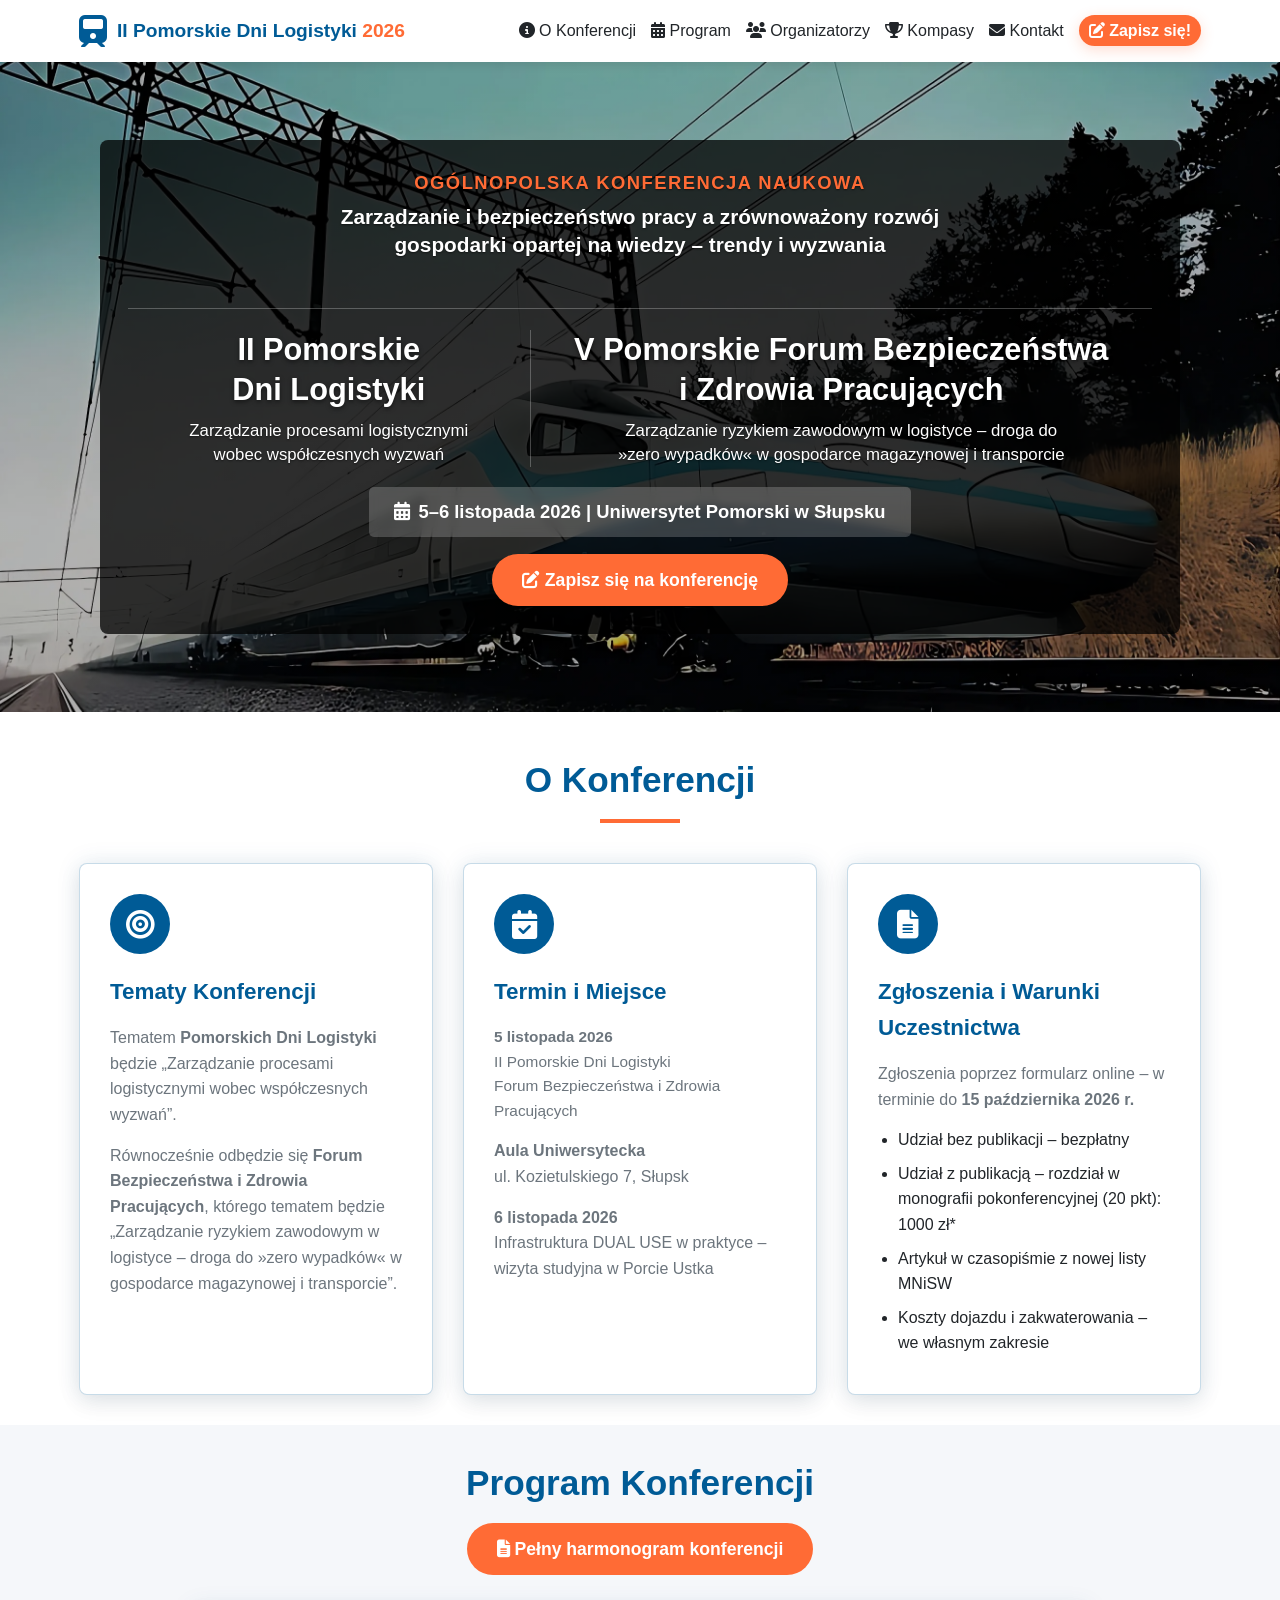
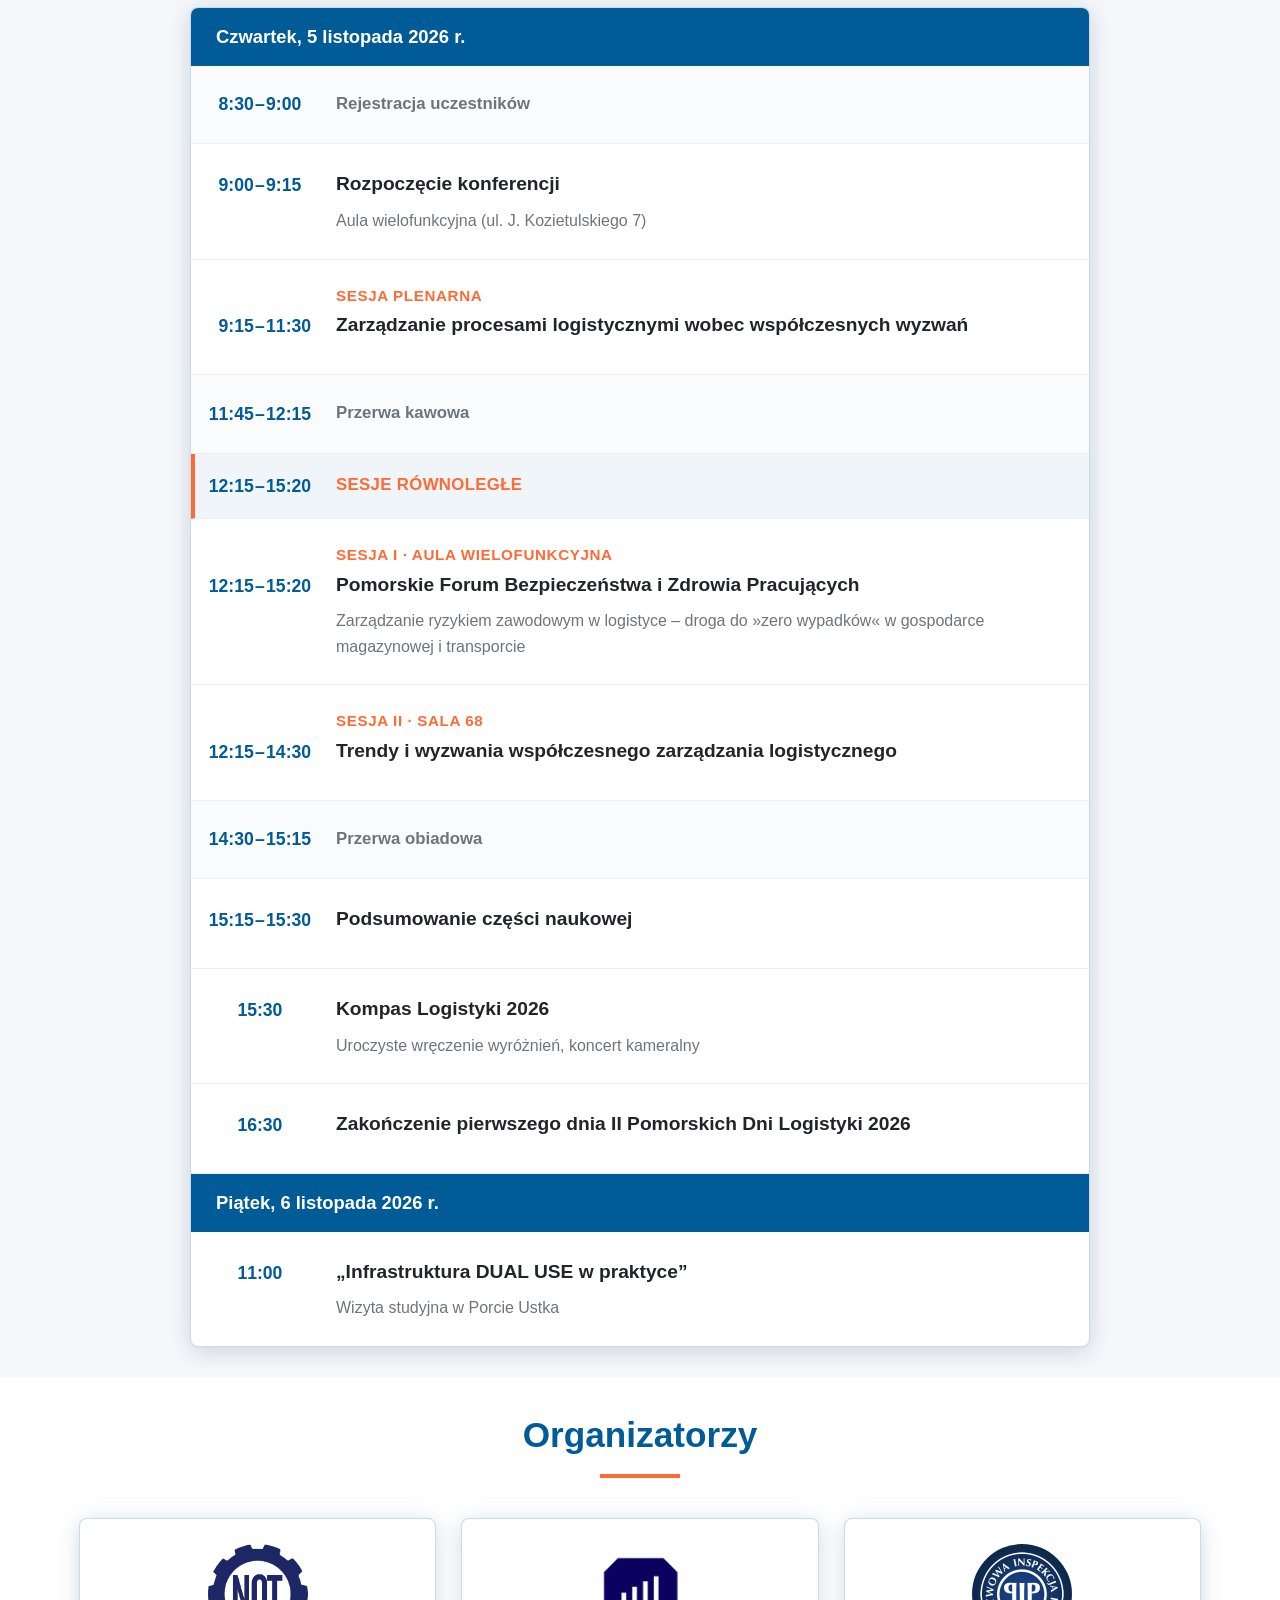
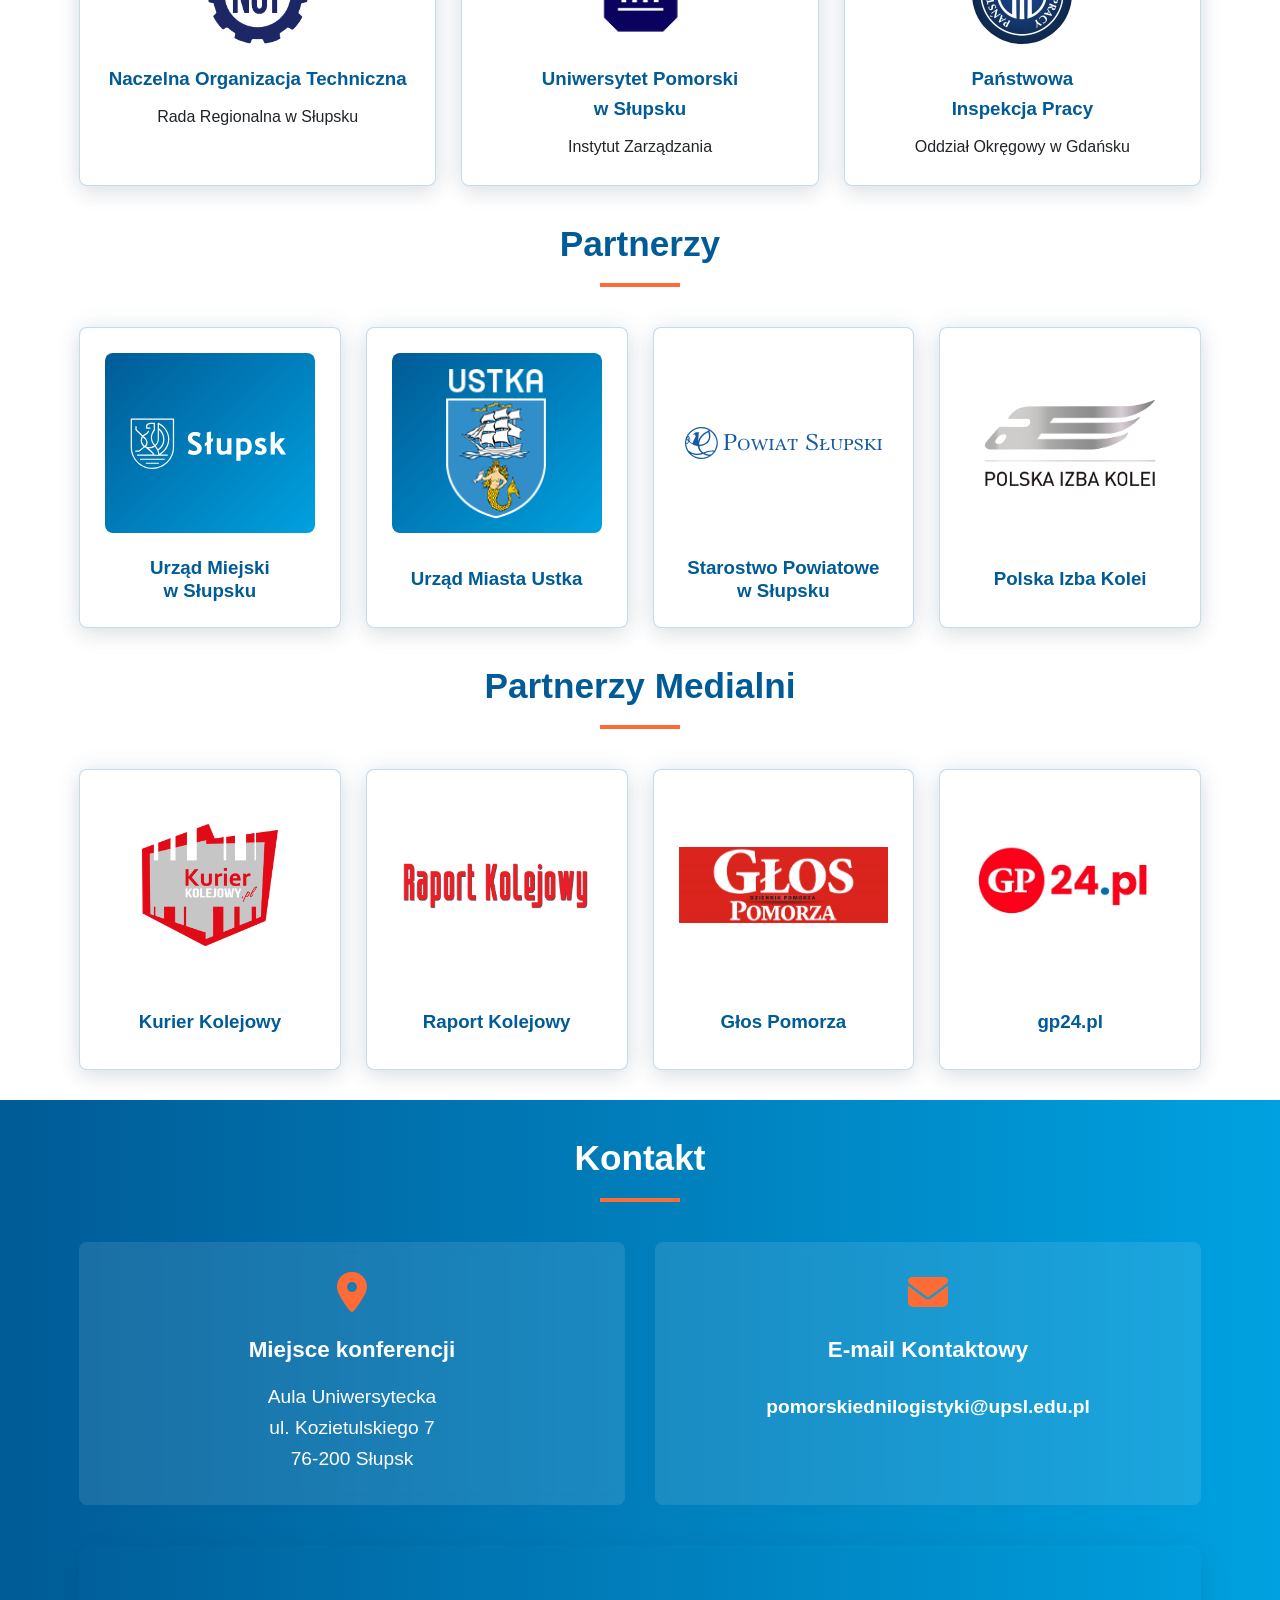
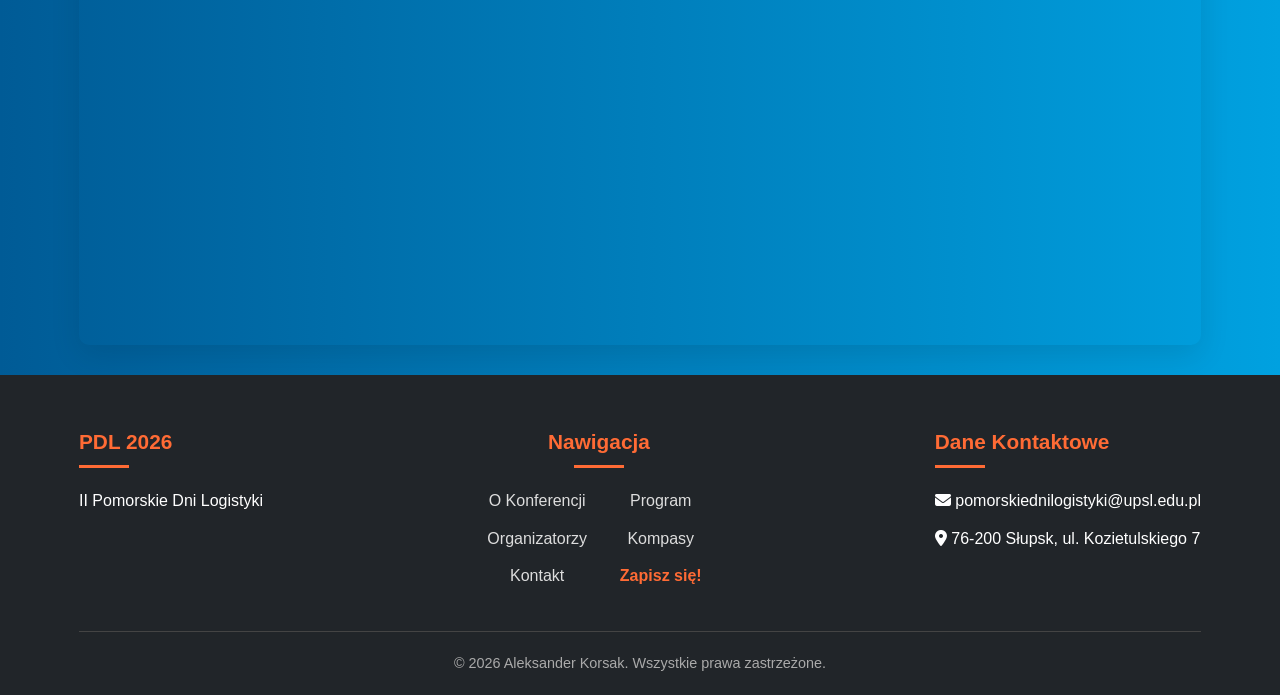
==== index.html @ 67dfb259 "Ikona przy przycisku 'Zapisz się na konferencję'" ====
<!DOCTYPE html>
<html lang="pl">
<head>
    <meta charset="UTF-8">
    <meta name="viewport" content="width=device-width, initial-scale=1.0">
    <title>II Pomorskie Dni Logistyki</title>
    <meta name="description" content="II Pomorskie Dni Logistyki 2026: konferencja o logistyce, transporcie i spedycji, 5–6 listopada 2026, Słupsk. Program, zgłoszenia, Kompas Logistyki.">
    <link rel="canonical" href="https://www.konferencjatsl.pl/">
    <meta property="og:type" content="website">
    <meta property="og:locale" content="pl_PL">
    <meta property="og:site_name" content="II Pomorskie Dni Logistyki">
    <meta property="og:title" content="II Pomorskie Dni Logistyki 2026 – konferencja naukowa, Słupsk">
    <meta property="og:description" content="II Pomorskie Dni Logistyki 2026: konferencja o logistyce, transporcie i spedycji, 5–6 listopada 2026, Słupsk. Program, zgłoszenia, Kompas Logistyki.">
    <meta property="og:url" content="https://www.konferencjatsl.pl/">
    <meta property="og:image" content="https://www.konferencjatsl.pl/assets/img/hero/hero-image.jpg">
    <meta property="og:image:width" content="1324">
    <meta property="og:image:height" content="912">
    <meta name="twitter:card" content="summary_large_image">
    <link rel="preconnect" href="https://cdnjs.cloudflare.com" crossorigin>
    <link rel="stylesheet" href="https://cdnjs.cloudflare.com/ajax/libs/font-awesome/6.4.0/css/all.min.css" integrity="sha512-iecdLmaskl7CVkqkXNQ/ZH/XLlvWZOJyj7Yy7tcenmpD1ypASozpmT/E0iPtmFIB46ZmdtAc9eNBvH0H/ZpiBw==" crossorigin="anonymous" referrerpolicy="no-referrer">
    <link rel="stylesheet" href="assets/css/index.css?v=26">
    <link rel="icon" href="data:image/svg+xml,<svg xmlns=%22http://www.w3.org/2000/svg%22 viewBox=%220 0 100 100%22><text y=%22.9em%22 font-size=%2290%22>🚂</text></svg>">
</head>
<body>
    <!-- Header -->
    <header>
        <div class="header-container">
            <div class="logo">
                <i class="fas fa-train fa-2x" style="color: var(--primary);" aria-hidden="true"></i>
                <div class="logo-text">II Pomorskie Dni Logistyki <span>2026</span></div>
            </div>

            <button type="button" class="mobile-menu-btn" aria-label="Otwórz menu" aria-expanded="false" aria-controls="navMenu">
                <i class="fas fa-bars" aria-hidden="true"></i>
            </button>

            <nav>
                <ul id="navMenu">
                    <li><a href="#about"><i class="fas fa-info-circle" aria-hidden="true"></i> O Konferencji</a></li>
                    <li><a href="#program"><i class="fas fa-calendar-alt" aria-hidden="true"></i> Program</a></li>
                    <li><a href="#organizers"><i class="fas fa-users" aria-hidden="true"></i> Organizatorzy</a></li>
                    <li><a href="/kompasy/"><i class="fas fa-trophy" aria-hidden="true"></i> Kompasy</a></li>
                    <li><a href="#contact"><i class="fas fa-envelope" aria-hidden="true"></i> Kontakt</a></li>
                    <li><a href="https://forms.gle/BDYKaacbjnpbUKzE9" target="_blank" rel="noopener noreferrer" class="nav-cta"><i class="fas fa-pen-to-square" aria-hidden="true"></i> Zapisz się!</a></li>
                </ul>
            </nav>
        </div>
    </header>

<!-- Hero Section -->
<section class="hero"
    style="
        background: linear-gradient(rgba(0, 0, 0, 0.3), rgba(0, 0, 0, 0.3)),
                   url('assets/img/hero/hero-image-upscale.webp') center/cover no-repeat;
        height: 650px;
        display: flex;
        align-items: center;
        justify-content: center;
        padding: 0;
        width: 100%;
        margin-bottom: 10px;
    ">
    <div class="hero-content"
        style="
            position: relative;
            z-index: 1;
            padding: 28px;
            max-width: 1080px;
            width: 92%;
            border-radius: 8px;
            text-align: center;
            background: rgba(0,0,0,0.75);
        ">
        <div class="hero-main-title">
            <p class="hero-kicker">Ogólnopolska Konferencja Naukowa</p>
            <p class="hero-theme">Zarządzanie i bezpieczeństwo pracy a zrównoważony rozwój gospodarki opartej na wiedzy – trendy i wyzwania</p>
        </div>
        <div class="hero-conferences">
            <div class="hero-conference">
                <h1 style="margin-bottom: 0.6rem; line-height: 1.3; color: white;">
                    II Pomorskie<br>Dni Logistyki
                </h1>
                <p style="margin-bottom: 0; color: white; line-height: 1.4;">
                    Zarządzanie procesami logistycznymi<br>wobec współczesnych wyzwań
                </p>
            </div>
            <div class="hero-conference">
                <h1 style="margin-bottom: 0.6rem; line-height: 1.3; color: white;">
                    V Pomorskie Forum Bezpieczeństwa<br>i Zdrowia Pracujących
                </h1>
                <p style="margin-bottom: 0; color: white; line-height: 1.4;">
                    Zarządzanie ryzykiem zawodowym w logistyce – droga do<br class="desktop-only-br"> »zero wypadków« w gospodarce magazynowej i transporcie
                </p>
            </div>
        </div>
        <div class="hero-dates" style="font-size: 1.15rem; display: flex; width: fit-content; align-items: center; gap: 8px; margin: 0 auto 1.1rem auto; color: white;">
            <i class="fas fa-calendar-alt" aria-hidden="true"></i> 5–6 listopada 2026 | Uniwersytet Pomorski w Słupsku
        </div>
        <div>
            <a href="https://forms.gle/BDYKaacbjnpbUKzE9" target="_blank" rel="noopener noreferrer" class="btn"><i class="fas fa-pen-to-square" aria-hidden="true"></i> Zapisz się na konferencję</a>
        </div>
    </div>
</section>
    <!-- About Section -->
    <section class="section" id="about">
        <div class="container">
            <div class="section-title"><h2>O Konferencji</h2></div>
            <div class="info-cards">
                <div class="info-card">
                    <div class="icon-container"><i class="fas fa-bullseye" aria-hidden="true"></i></div>
                    <h3>Tematy Konferencji</h3>
                    <p>Tematem <strong>Pomorskich Dni Logistyki</strong> będzie „Zarządzanie procesami logistycznymi wobec współczesnych wyzwań”.</p>
                    <p>Równocześnie odbędzie się <strong>Forum Bezpieczeństwa i Zdrowia Pracujących</strong>, którego tematem będzie „Zarządzanie ryzykiem zawodowym w logistyce – droga do »zero wypadków« w gospodarce magazynowej i transporcie”.</p>
                </div>
                <div class="info-card">
                    <div class="icon-container"><i class="fas fa-calendar-check" aria-hidden="true"></i></div>
                    <h3>Termin i Miejsce</h3>
					<p style="font-size: 0.96rem;">
						<strong>5 listopada 2026</strong>
						<br>II Pomorskie Dni Logistyki<br>Forum Bezpieczeństwa i Zdrowia Pracujących</p>
                    <p><strong>Aula Uniwersytecka</strong><br>
                    ul. Kozietulskiego 7, Słupsk</p>
                    <p><strong>6 listopada 2026</strong><br>
                    Infrastruktura DUAL USE w praktyce – wizyta studyjna w Porcie Ustka</p>
                </div>
                <div class="info-card">
                    <div class="icon-container"><i class="fas fa-file-alt" aria-hidden="true"></i></div>
                    <h3>Zgłoszenia i Warunki Uczestnictwa</h3>
                    <p>Zgłoszenia poprzez formularz online – w terminie do <strong>15 października 2026 r.</strong></p>
                    <ul>
                        <li>Udział bez publikacji – bezpłatny</li>
                        <li>Udział z publikacją – rozdział w monografii pokonferencyjnej (20 pkt): 1000 zł*</li>
                        <li>Artykuł w czasopiśmie z nowej listy MNiSW</li>
                        <li>Koszty dojazdu i zakwaterowania – we własnym zakresie</li>
                    </ul>
                </div>
            </div>
        </div>
    </section>
    <!-- Program Section -->
<section class="section program-section" id="program">
    <div class="container">
        <div class="section-title"><h2>Program Konferencji</h2></div>
        <div style="text-align:center;margin:0 0 2rem;">
            <a href="https://docs.google.com/document/d/1DetQyZPE3kbWp-KJt_H7QK714EClMpJx/edit" class="btn" target="_blank" rel="noopener noreferrer"><i class="fas fa-file-alt" aria-hidden="true"></i> Pełny harmonogram konferencji</a>
        </div>
        <div class="schedule">
            <div class="schedule-day">Czwartek, 5 listopada 2026 r.</div>
            <div class="schedule-item schedule-break"><div class="time"><span class="t-start">8:30</span><span class="t-dash">–</span><span class="t-end">9:00</span></div><div class="event-details"><h3>Rejestracja uczestników</h3></div></div>
            <div class="schedule-item"><div class="time"><span class="t-start">9:00</span><span class="t-dash">–</span><span class="t-end">9:15</span></div><div class="event-details"><h3>Rozpoczęcie konferencji</h3><p>Aula wielofunkcyjna (ul. J. Kozietulskiego 7)</p></div></div>
            <div class="schedule-item"><div class="time"><span class="t-start">9:15</span><span class="t-dash">–</span><span class="t-end">11:30</span></div><div class="event-details"><span class="schedule-block-label">Sesja plenarna</span><h3>Zarządzanie procesami logistycznymi wobec współczesnych wyzwań</h3></div></div>
            <div class="schedule-item schedule-break"><div class="time"><span class="t-start">11:45</span><span class="t-dash">–</span><span class="t-end">12:15</span></div><div class="event-details"><h3>Przerwa kawowa</h3></div></div>
            <div class="schedule-block schedule-block-timed"><div class="time"><span class="t-start">12:15</span><span class="t-dash">–</span><span class="t-end">15:20</span></div><span class="schedule-block-label schedule-block-label-lg">Sesje równoległe</span></div>
            <div class="schedule-item"><div class="time"><span class="t-start">12:15</span><span class="t-dash">–</span><span class="t-end">15:20</span></div><div class="event-details"><span class="schedule-block-label">Sesja I · Aula wielofunkcyjna</span><h3>Pomorskie Forum Bezpieczeństwa i Zdrowia Pracujących</h3><p>Zarządzanie ryzykiem zawodowym w logistyce – droga do »zero wypadków« w gospodarce magazynowej i transporcie</p></div></div>
            <div class="schedule-item"><div class="time"><span class="t-start">12:15</span><span class="t-dash">–</span><span class="t-end">14:30</span></div><div class="event-details"><span class="schedule-block-label">Sesja II · Sala 68</span><h3>Trendy i wyzwania współczesnego zarządzania logistycznego</h3></div></div>
            <div class="schedule-item schedule-break"><div class="time"><span class="t-start">14:30</span><span class="t-dash">–</span><span class="t-end">15:15</span></div><div class="event-details"><h3>Przerwa obiadowa</h3></div></div>
            <div class="schedule-item"><div class="time"><span class="t-start">15:15</span><span class="t-dash">–</span><span class="t-end">15:30</span></div><div class="event-details"><h3>Podsumowanie części naukowej</h3></div></div>
            <div class="schedule-item"><div class="time"><span class="t-start">15:30</span></div><div class="event-details"><h3>Kompas Logistyki 2026</h3><p>Uroczyste wręczenie wyróżnień, koncert kameralny</p></div></div>
            <div class="schedule-item"><div class="time"><span class="t-start">16:30</span></div><div class="event-details"><h3>Zakończenie pierwszego dnia II Pomorskich Dni Logistyki 2026</h3></div></div>
            <div class="schedule-day">Piątek, 6 listopada 2026 r.</div>
            <div class="schedule-item"><div class="time"><span class="t-start">11:00</span></div><div class="event-details"><h3>„Infrastruktura DUAL USE w praktyce”</h3><p>Wizyta studyjna w Porcie Ustka</p></div></div>
        </div>
    </div>
</section>
<!-- Patrons Section -->
    <section class="section temporarily-hidden" id="patrons">
        <div class="container">
            <div class="section-title">
                <h2>Patroni</h2>
            </div>

            <div class="organizers-grid">
                <div class="organizer-card">
                    <div class="organizer-logo"
                     style="width:220px;height:220px;border-radius:50%;overflow:hidden;
                            display:flex;align-items:center;justify-content:center;background:transparent;">
                    <img src="assets/img/logos/starosta-slupski-logo.svg" width="86" height="137" loading="lazy" decoding="async" alt="Starosta Słupski"
                     style="display:block;width:auto;height:80%;max-width:80%;max-height:80%;object-fit:contain;border-radius:0;">
                    </div>
                </div>

                <div class="organizer-card">
                    <div class="organizer-logo"
                     style="width:330px;height:180px;border-radius:50%;overflow:hidden;
                            display:flex;align-items:center;justify-content:center;background:transparent;">
                    <img src="assets/img/logos/rio-slupsk-logo.svg" width="762" height="243" loading="lazy" decoding="async" alt="Miasto Słupsk"
                     style="display:block;width:auto;height:80%;max-width:80%;max-height:80%;object-fit:contain;border-radius:0;">
                    </div>
                    <h3>Prezydentka Miasta Słupsk</h3>
                </div>

                <div class="organizer-card">
                    <div class="organizer-logo"
                     style="width:330px;height:180px;border-radius:50%;overflow:hidden;
                            display:flex;align-items:center;justify-content:center;background:transparent;">
                    <img src="assets/img/logos/ministerstwo-infrastruktury.jpg" width="693" height="235" loading="lazy" decoding="async" alt="Ministerstwo Infrastruktury"
                     style="display:block;width:auto;height:80%;max-width:80%;max-height:80%;object-fit:contain;border-radius:0;">
                    </div>
                </div>

                <div class="organizer-card">
                    <div class="organizer-logo"
                    style="width:330px;height:180px;border-radius:50%;overflow:hidden;
                            display:flex;align-items:center;justify-content:center;background:transparent;">
                    <img src="assets/img/logos/upsl-logo.webp" width="868" height="579" loading="lazy" decoding="async" alt="Rektor Uniwersytetu Pomorskiego"
                     style="display:block;width:auto;height:80%;max-width:80%;max-height:80%;object-fit:contain;border-radius:0;">
                    </div>
                    <h3>Rektor Uniwersytetu Pomorskiego</h3>
                </div>
            </div>
        </div>
    </section>
<!-- Organizers Section -->
    <section class="section" id="organizers">
        <div class="container"><div class="section-title"><h2>Organizatorzy</h2></div>
            <div class="organizers-grid">
                <div class="organizer-card"><div class="organizer-logo" style="background: none;"><img src="assets/img/logos/logo-not.png" width="320" height="315" loading="lazy" decoding="async" alt="FSNT NOT w Słupsku" style="width:100px; height:100px; border-radius:50%; object-fit:cover;"></div><h3>Naczelna Organizacja Techniczna</h3><p>Rada Regionalna w Słupsku</p></div>
                <div class="organizer-card"><div class="organizer-logo" style="background: none;"><img src="assets/img/logos/instytut-zarzadzania-upsl.jpg" width="1667" height="1667" loading="lazy" decoding="async" alt="Instytut Zarządzania Uniwersytetu Pomorskiego w Słupsku" style="width:100px; height:100px; border-radius:50%; object-fit:cover;"></div><h3>Uniwersytet Pomorski<br>w Słupsku</h3><p>Instytut Zarządzania</p></div>
                <div class="organizer-card"><div class="organizer-logo" style="background: none;"><img src="assets/img/logos/pipgovpl-logo.jpeg" width="200" height="200" loading="lazy" decoding="async" alt="Państwowa Inspekcja Pracy" style="width:100px; height:100px; border-radius:50%; object-fit:cover;"></div><h3>Państwowa<br>Inspekcja Pracy</h3><p>Oddział Okręgowy w Gdańsku</p></div>
            </div>
            <div class="section-title partners-title" id="partners"><h2>Partnerzy</h2></div>
            <div class="organizers-grid partners-grid">
                <div class="organizer-card partner-card"><div class="organizer-logo partner-logo partner-logo-blue partner-logo-slupsk"><img src="assets/img/partners/miasto-slupsk.svg" width="301" height="100" loading="lazy" decoding="async" alt="Urząd Miejski w Słupsku"></div><h3>Urząd Miejski<br>w Słupsku</h3></div>
                <div class="organizer-card partner-card"><div class="organizer-logo partner-logo partner-logo-tall partner-logo-blue"><img src="assets/img/partners/miasto-ustka.png" width="111" height="150" loading="lazy" decoding="async" alt="Urząd Miasta Ustka"></div><h3>Urząd Miasta Ustka</h3></div>
                <div class="organizer-card partner-card"><div class="organizer-logo partner-logo partner-logo-wide"><img src="assets/img/partners/starostwo-slupsk.svg" width="300" height="50" loading="lazy" decoding="async" alt="Starostwo Powiatowe w Słupsku"></div><h3>Starostwo Powiatowe<br>w Słupsku</h3></div>
                <div class="organizer-card partner-card"><div class="media-logo-container media-logo-izba"><img src="assets/img/logos/polska-izba-kolei-logo.png" width="2025" height="942" loading="lazy" decoding="async" alt="Polska Izba Kolei">
                        </div>
                        <h3>Polska Izba Kolei</h3>
					</div>
			</div>
            <!-- Media Patrons Section -->
            <div class="media-patrons-block" id="media-patrons">
                <div class="section-title partners-title media-patrons-title">
                    <h2>Partnerzy Medialni</h2>
                </div>

                <div class="organizers-grid partners-grid media-patrons-grid">
                    <div class="organizer-card partner-card">
                        <div class="media-logo-container">
                            <img src="assets/img/logos/kurier-kolejowy-logo.png" width="1001" height="1000" loading="lazy" decoding="async" alt="Kurier Kolejowy">
                        </div>
                        <h3>Kurier Kolejowy</h3>
                    </div>
                    <div class="organizer-card partner-card">
                        <div class="media-logo-container">
                            <img src="assets/img/logos/raport-kolejowy-logo.png" width="2599" height="709" loading="lazy" decoding="async" alt="Raport Kolejowy">
                        </div>
                        <h3>Raport Kolejowy</h3>
                    </div>
                    <div class="organizer-card partner-card">
                        <div class="media-logo-container media-logo-wide">
                            <img src="assets/img/logos/glos-pomorza-logo.jpg" width="1845" height="667" loading="lazy" decoding="async" alt="Głos Pomorza">
                        </div>
                        <h3>Głos Pomorza</h3>
                    </div>
                    <div class="organizer-card partner-card">
                        <div class="media-logo-container media-logo-wide">
                            <img src="assets/img/logos/gp24-logo.jpg" width="961" height="556" loading="lazy" decoding="async" alt="gp24.pl">
                        </div>
                        <h3>gp24.pl</h3>
                    </div>
                </div>
            </div>
        </div>
    </section>
<!-- Contact Section -->
    <section class="section contact-section" id="contact">
        <div class="container">
            <div class="section-title">
                <h2 style="color: white;">Kontakt</h2>
            </div>

            <div class="contact-grid">
                <div class="contact-card">
                    <i class="fas fa-map-marker-alt" aria-hidden="true"></i>
                    <h3>Miejsce konferencji</h3>
                    <div class="contact-info">
                        Aula Uniwersytecka<br>
                        ul. Kozietulskiego 7<br>
                        76-200 Słupsk
                    </div>
                </div>

                <div class="contact-card">
                    <i class="fas fa-envelope" aria-hidden="true"></i>
                    <h3>E-mail Kontaktowy</h3>
                    <div class="contact-info">
                        <a href="mailto:pomorskiednilogistyki@upsl.edu.pl" class="email-link">pomorskiednilogistyki@upsl.edu.pl</a>
                    </div>
                </div>

<!--                <div class="contact-card">
                    <i class="fas fa-calendar-alt" aria-hidden="true"></i>
                    <h3>Sekretarz</h3>
                    <div class="contact-info">
                        -<br>
                        <a href="mailto:@upsl.edu.pl" class="email-link">@upsl.edu.pl</a>
                    </div>
                </div>
-->
            </div>


            <div class="map-container">
                <iframe src="https://www.google.com/maps/embed?pb=!1m18!1m12!1m3!1d2318.717404892391!2d17.0212670767512!3d54.460568471995!2m3!1f0!2f0!3f0!3m2!1i1024!2i768!4f13.1!3m3!1m2!1s0x4701d9d2a8b97d0f%3A0x24e3a1a9d9d0b0a!2sKozietulskiego%207%2C%20S%C5%82upsk!5e0!3m2!1spl!2spl!4v1650000000000!5m2!1spl!2spl" allowfullscreen="" loading="lazy"></iframe>
            </div>
        </div>
    </section>

    <!-- Footer -->
    <footer>
        <div class="container">
            <div class="footer-grid">
                <div class="footer-column">
                    <h3>PDL 2026</h3>
                    <p>II Pomorskie Dni Logistyki</p>
                </div>

                <div class="footer-column footer-nav-column">
                    <h3>Nawigacja</h3>
                    <ul class="footer-links footer-nav-links">
                        <li><a href="#about">O Konferencji</a></li>
                        <li><a href="#program">Program</a></li>
                        <li><a href="#organizers">Organizatorzy</a></li>
                        <li><a href="/kompasy/">Kompasy</a></li>
                        <li><a href="#contact">Kontakt</a></li>
                        <li class="footer-signup"><a class="footer-signup-link" href="https://forms.gle/BDYKaacbjnpbUKzE9" target="_blank" rel="noopener noreferrer">Zapisz się!</a></li>
                    </ul>
                </div>

                <div class="footer-column">
                    <h3>Dane Kontaktowe</h3>
                    <ul class="footer-links">
                        <li><i class="fas fa-envelope" aria-hidden="true"></i> pomorskiednilogistyki@upsl.edu.pl</li>
                        <li><i class="fas fa-map-marker-alt" aria-hidden="true"></i> 76-200 Słupsk, ul. Kozietulskiego 7</li>
                    </ul>
                </div>
            </div>

            <div class="copyright">
                <p>&copy; 2026 Aleksander Korsak. Wszystkie prawa zastrzeżone.</p>
            </div>
        </div>
    </footer>
    <script src="assets/js/index.js?v=3"></script>
</body>

</html>
---- assets/css/index.css ----
:root {
            --primary: #005b96;
            --secondary: #00a1e0;
            --accent: #ff6b35;
            --light: #f8f9fa;
            --dark: #212529;
            --gray: #6c757d;
        }

        * {
            margin: 0;
            padding: 0;
            box-sizing: border-box;
            font-family: 'Segoe UI', Tahoma, Geneva, Verdana, sans-serif;
        }

        body {
            background-color: white;
            color: var(--dark);
            line-height: 1.6;
            overflow-x: hidden;
        }

        /* Header styles */
        header {
            background-color: white;
            padding: 15px 0;
            position: sticky;
            top: 0;
            z-index: 1000;
            box-shadow: 0 2px 10px rgba(0,0,0,0.1);
        }

        .header-container {
            display: flex;
            justify-content: space-between;
            align-items: center;
            width: 90%;
            max-width: 1200px;
            margin: 0 auto;
            padding: 0 15px;
        }

        .logo {
            display: flex;
            align-items: center;
        }

        .logo-text {
            font-size: 1.4rem;
            font-weight: 700;
            color: var(--primary);
            margin-left: 10px;
            line-height: 1.25;
            white-space: nowrap;
        }

        .logo-text span {
            color: var(--accent);
        }

        nav ul {
            display: flex;
            list-style: none;
            gap: 21px;
        }

        nav li {
            margin-left: 0;
        }

        nav a {
            color: var(--dark);
            text-decoration: none;
            font-weight: 500;
            transition: all 0.3s ease;
            position: relative;
            padding: 5px 0;
            font-size: 1.1rem;
            white-space: nowrap;
        }

        nav a:hover {
            color: var(--accent);
        }

        nav a.active {
            color: var(--accent);
            font-weight: 600;
        }

        nav a::after {
            content: '';
            position: absolute;
            bottom: 0;
            left: 0;
            width: 0;
            height: 2px;
            background: var(--accent);
            transition: width 0.3s ease;
        }

        nav a:hover::after,
        nav a.active::after {
            width: 100%;
        }

        nav a.nav-cta {
            background: var(--accent);
            color: white;
            padding: 8px 12px;
            border-radius: 50px;
            font-weight: 700;
            box-shadow: 0 4px 14px rgba(255,107,53,0.22);
        }

        nav a.nav-cta:hover {
            background: #e85a28;
            color: white;
        }

        nav a.nav-cta::after {
            display: none;
        }

        @media (max-width: 1320px) and (min-width: 769px) {
            .logo-text {
                font-size: 1.2rem;
            }

            nav ul {
                gap: 15px;
            }

            nav a {
                font-size: 1rem;
            }

            nav a.nav-cta {
                padding: 7px 10px;
            }
        }

        .mobile-menu-btn {
            display: none;
            background: none;
            border: none;
            font-size: 1.5rem;
            cursor: pointer;
            color: var(--primary);
        }

        /* Hero section */
        .hero {
            background: linear-gradient(rgba(0, 0, 0, 0.7), rgba(0, 0, 0, 0.7)),
                        url('../img/hero/hero-image-upscale.webp') center/cover no-repeat;
            height: 70vh;
            display: flex;
            align-items: center;
            color: white;
            text-align: center;
        }

        .hero-content {
            max-width: 800px;
            margin: 0 auto;
            padding: 0 20px;
        }

        .hero h1 {
            font-size: 3rem;
            margin-bottom: 1rem;
            line-height: 1.2;
            text-shadow: 0 2px 4px rgba(0,0,0,0.5);
        }

        .hero p {
            font-size: 1.4rem;
            margin-bottom: 2rem;
            max-width: 600px;
            margin: 0 auto 2rem;
            text-shadow: 0 1px 2px rgba(0,0,0,0.5);
        }

        .hero-dates {
            background: rgba(255, 255, 255, 0.2);
            display: inline-block;
            padding: 10px 25px;
            border-radius: 5px;
            margin-bottom: 2rem;
            font-size: 1.2rem;
            font-weight: 600;
            backdrop-filter: blur(5px);
        }

        /* Main content sections */
        .section {
            padding: 30px 0;
        }

        .section-title {
            text-align: center;
            margin-bottom: 40px;
            position: relative;
        }

        .section-title h2 {
            font-size: 2.2rem;
            color: var(--primary);
            display: inline-block;
            position: relative;
            padding-bottom: 15px;
        }

        .section-title h2::after {
            content: '';
            position: absolute;
            bottom: 0;
            left: 50%;
            transform: translateX(-50%);
            width: 80px;
            height: 4px;
            background: var(--accent);
        }

        .container {
            width: 90%;
            max-width: 1200px;
            margin: 0 auto;
            padding: 0 15px;
        }

        .info-cards {
            display: grid;
            grid-template-columns: repeat(auto-fit, minmax(300px, 1fr));
            gap: 30px;
            margin-top: 30px;
        }

        .info-card {
            background: white;
            border-radius: 8px;
            border: 1px solid rgba(0,91,150,0.22);
            box-shadow: 0 8px 22px rgba(0,0,0,0.08), 0 0 24px rgba(0,91,150,0.10);
            padding: 30px;
            transition: transform 0.3s ease;
        }

        .info-card:hover {
            transform: translateY(-10px);
            box-shadow: 0 14px 30px rgba(0,0,0,0.12), 0 0 34px rgba(0,91,150,0.16);
        }

        .info-card h3 {
            color: var(--primary);
            margin-bottom: 15px;
            font-size: 1.4rem;
        }

        .info-card p {
            color: var(--gray);
            margin-bottom: 15px;
        }

        .info-card ul {
            padding-left: 20px;
            margin-top: 15px;
        }

        .info-card li {
            margin-bottom: 8px;
        }

        .icon-container {
            width: 60px;
            height: 60px;
            background: var(--primary);
            border-radius: 50%;
            display: flex;
            align-items: center;
            justify-content: center;
            margin-bottom: 20px;
        }

        .icon-container i {
            color: white;
            font-size: 1.8rem;
        }

        /* Program section */
        .program-section {
            background-color: #f5f7fa;
        }

        .schedule {
            max-width: 900px;
            margin: 0 auto;
            background: white;
            border-radius: 8px;
            border: 1px solid rgba(0,91,150,0.22);
            box-shadow: 0 8px 22px rgba(0,0,0,0.08), 0 0 24px rgba(0,91,150,0.10);
            overflow: hidden;
        }

        .schedule-item {
            padding: 25px;
            border-bottom: 1px solid #eee;
            display: flex;
        }

        .schedule-item:last-child {
            border-bottom: none;
        }

        .time {
            min-width: 120px;
            color: var(--primary);
            font-weight: 600;
            font-size: 1.1rem;
        }

        .event-details h3 {
            color: var(--dark);
            margin-bottom: 8px;
            font-size: 1.2rem;
        }

        .event-details p {
            color: var(--gray);
        }

        .event-details p + p {
            margin-top: 4px;
        }

        .event-details a {
            color: var(--primary);
            overflow-wrap: anywhere;
        }

        .event-details .presenter {
            color: var(--primary);
        }

        .event-details .talk-translation {
            font-style: italic;
            font-size: 0.95rem;
        }

        .schedule-day {
            background: var(--primary);
            color: white;
            font-weight: 600;
            font-size: 1.15rem;
            padding: 14px 25px;
        }

        .schedule-block {
            background: rgba(0,91,150,0.06);
            border-left: 4px solid var(--accent);
            border-bottom: 1px solid #eee;
            padding: 18px 25px;
        }

        .schedule-block-sub {
            background: rgba(0,161,224,0.07);
            border-left-color: var(--secondary);
        }

        .schedule-block-label {
            display: block;
            color: var(--accent);
            font-size: 0.85rem;
            font-weight: 700;
            letter-spacing: 0.06em;
            text-transform: uppercase;
            margin-bottom: 4px;
        }

        .schedule-block h3 {
            color: var(--dark);
            font-size: 1.2rem;
        }

        .schedule-block p {
            color: var(--gray);
            margin-top: 4px;
        }

        .schedule-break {
            background: #fafbfc;
        }

        .schedule-break .event-details h3 {
            color: var(--gray);
            font-size: 1.05rem;
            margin-bottom: 0;
        }

        /* Organizers section */
        .organizers-grid {
            display: grid;
            grid-template-columns: repeat(auto-fit, minmax(250px, 1fr));
            gap: 25px;
            margin-top: 30px;
        }

        .partners-title {
            margin-top: 30px;
        }

        .partners-grid {
            margin-left: auto;
            margin-right: auto;
        }

        /* Patrons section override to a 2x2 grid on larger screens */
        @media (min-width: 769px) {
            #patrons .organizers-grid {
                grid-template-columns: repeat(2, 1fr);
                max-width: 800px;
                margin-left: auto;
                margin-right: auto;
            }

            #media-patrons .organizers-grid {
                grid-template-columns: repeat(4, minmax(0, 1fr));
            }
        }

        .organizer-card {
            background: white;
            border-radius: 8px;
            border: 1px solid rgba(0,91,150,0.22);
            box-shadow: 0 8px 22px rgba(0,0,0,0.08), 0 0 24px rgba(0,91,150,0.10);
            padding: 25px;
            text-align: center;
            transition: all 0.3s ease;
        }

        .organizer-card:hover {
            transform: translateY(-5px);
            box-shadow: 0 12px 28px rgba(0,0,0,0.12), 0 0 32px rgba(0,91,150,0.16);
        }

        .organizer-logo {
            width: 100px;
            height: 100px;
            background: #f0f4f8;
            border-radius: 50%;
            margin: 0 auto 20px;
            display: flex;
            align-items: center;
            justify-content: center;
            color: var(--primary);
            font-size: 2rem;
        }

        /* Specific logo styling for media patrons */
        .media-logo-container {
            width: 100%; /* Make container take full width */
            max-width: 330px; /* Max width like others */
            height: 180px; /* Fixed height */
            border-radius: 0; /* Override default */
            overflow: hidden;
            display: flex;
            align-items: center;
            justify-content: center;
            background: transparent;
            margin: 0 auto 20px; /* Center and add bottom margin */
        }

        .media-logo-container img {
            display: block;
            width: auto; /* Let image scale naturally */
            height: 80%; /* Control image height */
            max-width: 100%; /* Don't exceed container */
            max-height: 100%; /* Don't exceed container */
            object-fit: contain; /* Fit without distortion */
            border-radius: 0;
        }

        /* Szerokie winiety (Głos Pomorza, gp24.pl) */
        .media-logo-wide img {
            width: 100%;
            height: auto;
            max-width: 100%;
            max-height: 100%;
            object-fit: contain;
        }

        /* Polska Izba Kolei: a bit larger than default, with side inset so text is not clipped */
        .media-logo-izba img {
            width: 88%;
            height: auto;
            max-width: 88%;
            max-height: 100%;
            object-fit: contain;
        }

        /* Placeholder styles */
        .placeholder-logo {
            width: 100%;
            height: 100%;
            border: 2px dashed var(--gray);
            background: #f0f4f8;
            display: flex;
            align-items: center;
            justify-content: center;
            color: var(--gray);
            font-style: italic;
        }

        .organizer-card h3 {
            color: var(--primary);
            margin-bottom: 10px;
        }

        .partner-card {
            min-height: 300px;
            padding-bottom: 22px;
            display: flex;
            flex-direction: column;
            align-items: center;
        }

        .partner-card h3 {
            min-height: 52px;
            margin-top: auto;
            margin-bottom: 0;
            display: flex;
            align-items: center;
            justify-content: center;
            text-align: center;
            line-height: 1.25;
        }

        .partner-logo {
            width: 100%;
            max-width: 320px;
            height: 180px;
            background: none;
            border-radius: 0;
            margin-bottom: 18px;
            padding: 6px;
            overflow: visible;
        }

        .partner-logo img {
            display: block;
            width: 100%;
            height: 100%;
            max-width: 100%;
            max-height: 100%;
            object-fit: contain;
            border-radius: 0;
        }

        .partner-logo-blue {
            background: linear-gradient(135deg, var(--primary), var(--secondary));
            border-radius: 8px;
            padding: 14px;
        }

        .partner-logo-tall img {
            width: auto;
            height: 100%;
            max-height: 100%;
        }

        .partner-logo-tall {
            height: 180px;
            margin-bottom: 18px;
        }

        .partner-logo-slupsk {
            height: 180px;
            margin-bottom: 18px;
            align-items: center;
            justify-content: center;
        }

        .partner-logo-slupsk img {
            width: 92%;
            height: auto;
        }

        .partner-logo-wide {
            max-width: 360px;
        }

        .partner-logo-wide img {
            width: 115%;
            height: auto;
            max-width: none;
        }

        /* Contact section */
        .contact-section {
            background: linear-gradient(to right, var(--primary), var(--secondary));
            color: white;
        }

        .contact-grid {
            display: grid;
            grid-template-columns: repeat(auto-fit, minmax(300px, 1fr));
            gap: 30px;
            margin-top: 30px;
        }

        .contact-card {
            background: rgba(255, 255, 255, 0.1);
            border-radius: 8px;
            padding: 30px;
            text-align: center;
            backdrop-filter: blur(5px);
            transition: all 0.3s ease;
        }

        .contact-card:hover {
            background: rgba(255, 255, 255, 0.15);
            transform: translateY(-5px);
        }

        .contact-card i {
            font-size: 2.5rem;
            margin-bottom: 20px;
            color: var(--accent);
        }

        .contact-card h3 {
            margin-bottom: 15px;
            font-size: 1.4rem;
        }

        .contact-info {
            font-size: 1.2rem;
            margin-top: 10px;
        }

        .email-link {
            color: white;
            text-decoration: none;
            font-weight: 600;
            display: inline-block;
            margin-top: 10px;
            transition: all 0.3s ease;
            border-bottom: 2px solid transparent;
        }

        .email-link:hover {
            color: var(--accent);
            border-bottom: 2px solid var(--accent);
        }

        /* Footer */
        footer {
            background: var(--dark);
            color: white;
            padding: 50px 0 20px;
        }

        .footer-grid {
            display: grid;
            grid-template-columns: repeat(auto-fit, minmax(250px, 1fr));
            gap: 30px;
            margin-bottom: 30px;
        }

        @media (min-width: 1000px) {
            .footer-grid {
                grid-template-columns: max-content max-content max-content;
                justify-content: space-between;
                column-gap: 48px;
            }
        }

        .footer-column h3 {
            color: var(--accent);
            margin-bottom: 20px;
            font-size: 1.3rem;
            position: relative;
            padding-bottom: 10px;
        }

        .footer-column h3::after {
            content: '';
            position: absolute;
            bottom: 0;
            left: 0;
            width: 50px;
            height: 3px;
            background: var(--accent);
        }

        .footer-nav-column h3 {
            max-width: 320px;
            margin-left: auto;
            margin-right: auto;
            text-align: center;
        }

        .footer-nav-column h3::after {
            left: 50%;
            transform: translateX(-50%);
        }

        .footer-links {
            list-style: none;
        }

        .footer-nav-links {
            display: grid;
            grid-template-columns: repeat(2, minmax(0, 1fr));
            column-gap: 24px;
            max-width: 320px;
            margin-left: auto;
            margin-right: auto;
            text-align: center;
            justify-items: center;
        }

        .footer-links li {
            margin-bottom: 12px;
        }

        .footer-links a {
            color: #ddd;
            text-decoration: none;
            transition: all 0.3s ease;
        }

        .footer-links a:hover {
            color: var(--accent);
            padding-left: 5px;
        }

        .footer-nav-links a:hover {
            padding-left: 0;
        }
        .footer-nav-links a.footer-signup-link {
            color: var(--accent);
            font-weight: 700;
        }

        .footer-nav-links a.footer-signup-link:hover {
            color: #e85a28;
            padding-left: 0;
        }

        .copyright {
            text-align: center;
            padding-top: 20px;
            margin-top: 30px;
            border-top: 1px solid #444;
            color: #aaa;
            font-size: 0.9rem;
        }

        /* Map styles */
        .map-container {
            margin-top: 40px;
            border-radius: 10px;
            overflow: hidden;
            box-shadow: 0 10px 30px rgba(0,0,0,0.1);
            height: 400px;
        }

        .map-container iframe {
            width: 100%;
            height: 100%;
            border: 0;
        }

        /* Program list improvements */
        .presentation-list {
            margin-top: 10px;
        }

        .presentation-item {
            margin-bottom: 10px;
            padding-left: 20px;
            position: relative;
        }

        .presentation-item::before {
            content: "•";
            position: absolute;
            left: 0;
            color: var(--accent);
            font-weight: bold;
        }

        .presenter {
            font-weight: 600;
            color: var(--primary);
        }

        .organization {
            font-style: italic;
        }

        /* Button styles */
        .btn {
            display: inline-block;
            background: var(--accent);
            color: white;
            padding: 12px 30px;
            border-radius: 50px;
            text-decoration: none;
            font-weight: 600;
            font-size: 1.1rem;
            transition: all 0.3s ease;
        }

        .btn:hover {
            background: #e55a2e;
            transform: translateY(-2px);
            box-shadow: 0 5px 15px rgba(0,0,0,0.2);
        }

        /* Responsive styles */
        @media (max-width: 992px) {
            .hero h1 {
                font-size: 2.5rem;
            }

            .hero p {
                font-size: 1.2rem;
            }
        }

        @media (max-width: 768px) {
            .mobile-menu-btn {
                display: block;
            }

            .logo-text {
                white-space: normal;
            }

            nav ul {
                display: none;
                position: absolute;
                top: 100%;
                left: 0;
                right: 0;
                background: white;
                flex-direction: column;
                box-shadow: 0 10px 15px rgba(0,0,0,0.1);
                padding: 20px 0;
            }

            nav ul.show {
                display: flex;
            }

            nav li {
                margin: 10px 0;
                text-align: center;
            }

            .hero {
                height: 60vh;
            }

            .hero h1 {
                font-size: 2rem;
            }

            .section-title h2 {
                font-size: 1.8rem;
            }

            .schedule-item {
                flex-direction: column;
            }

            .time {
                margin-bottom: 10px;
            }

            /* Mobile-specific improvements */
            .info-cards,
            .organizers-grid,
            .contact-grid {
                grid-template-columns: minmax(0, 1fr);
            }

            .contact-card {
                min-width: 0;
                max-width: 100%;
                padding: 24px 16px;
                overflow-wrap: anywhere;
            }
        }

        @media (max-width: 576px) {
            .hero-dates {
                font-size: 1rem;
                padding: 8px 15px;
            }

            .hero {
                height: 50vh;
            }

            .hero-content {
                padding: 0 15px;
            }

            .btn {
                padding: 10px 20px;
                font-size: 1rem;
            }
        }

        /* Spacing for media patrons nested under organizers/partners */
        .media-patrons-block {
            margin-top: 10px;
        }

        /* Tymczasowe ukrycie elementów pozostających w kodzie */
        .temporarily-hidden { display: none !important; }

        /* Hero conferences side-by-side layout */
        .hero-conferences {
            display: grid;
            grid-template-columns: minmax(0, 1fr) minmax(0, 1.55fr);
            align-items: center;
            margin-bottom: 1.3rem;
        }
        .hero-conference {
            min-width: 0;
            padding: 0 28px;
        }
        .hero-conference + .hero-conference {
            border-left: 1px solid rgba(255,255,255,0.25);
        }
        .hero .hero-conference h1 {
            font-size: clamp(1.5rem, 2.4vw, 2rem);
        }
        .hero .hero-conference p {
            font-size: 1.05rem;
            max-width: none;
        }
        .hero-main-title {
            margin: 0 auto 1.3rem;
            padding-bottom: 1.1rem;
            border-bottom: 1px solid rgba(255,255,255,0.25);
        }
        .hero .hero-kicker {
            color: var(--accent);
            font-size: 1.15rem;
            font-weight: 700;
            letter-spacing: 0.08em;
            text-transform: uppercase;
            margin-bottom: 0.35rem;
        }
        .hero .hero-theme {
            color: white;
            font-size: 1.3rem;
            font-weight: 600;
            line-height: 1.35;
        }
        @media (max-width: 900px) {
            .hero-conferences {
                grid-template-columns: 1fr;
                gap: 24px;
            }
            .hero-conference {
                padding: 0;
            }
            .hero-conference + .hero-conference {
                border-left: none;
                border-top: 1px solid rgba(255,255,255,0.25);
                padding-top: 20px;
            }
        }

        @media (max-width: 768px) {
            .hero {
                height: auto !important;
                min-height: 0;
                align-items: center !important;
                padding: 28px 0 !important;
                background-position: center center !important;
            }

            .hero-content {
                width: calc(100% - 28px) !important;
                padding: 18px 14px !important;
            }

            .hero-conferences {
                gap: 16px;
                margin-bottom: 0.9rem;
            }

            .hero-conference h1 {
                font-size: clamp(1.35rem, 7vw, 1.9rem) !important;
                line-height: 1.16 !important;
                margin-bottom: 0.35rem !important;
            }

            .hero-conference p {
                font-size: clamp(0.88rem, 3.6vw, 1rem) !important;
                line-height: 1.32 !important;
            }

            .hero-main-title {
                margin-bottom: 1rem;
                padding-bottom: 0.9rem;
            }

            .hero .hero-kicker {
                font-size: 0.95rem;
            }

            .desktop-only-br {
                display: none;
            }

            .hero .hero-theme {
                font-size: 1.05rem;
            }

            .hero-dates {
                width: auto !important;
                max-width: 100%;
                padding: 8px 12px !important;
                font-size: 0.92rem !important;
                line-height: 1.35;
                justify-content: center;
                flex-wrap: wrap;
                margin-bottom: 0.9rem !important;
            }
        }

        /* Program section: compact heading + larger parallel-sessions label */
        #program .section-title { margin-bottom: 12px; }
        #program .section-title h2 { padding-bottom: 0; }
        #program .section-title h2::after { display: none; }
        .schedule-block-label.schedule-block-label-lg {
            font-size: 1.05rem;
            letter-spacing: 0.02em;
            margin-bottom: 0;
        }

        /* Godziny: pogrubione, na desktopie w jednej linii z tytułem (h3) pozycji */
        .schedule-item .time { font-weight: 700; align-self: flex-start; margin-top: 2px; }
        /* pozycje z etykietą nad tytułem: przesunięcie o wysokość etykiety (0.85rem × 1.6 + 4px) */
        /* etykiety nad tytułami pozycji: większe, ta sama wysokość linii (wiersze bez zmian) */
        .event-details > .schedule-block-label {
            font-size: 0.95rem;
            letter-spacing: 0.04em;
            line-height: calc(0.85rem * 1.6);
        }
        .schedule-item:has(.event-details > .schedule-block-label) .time { margin-top: calc(0.85rem * 1.6 + 4px + 2px); }
        /* przerwy: tytuł mniejszy (1.05rem), godzina wyśrodkowana pionowo względem niego */
        .schedule-item.schedule-break .time { margin-top: calc((1.05rem * 1.6 - 1.1rem * 1.6) / 2); }
        /* kolumna godzin wyrównana do półpauzy; pojedyncza godzina w pozycji początku */
        .time { font-variant-numeric: tabular-nums; white-space: nowrap; }
        .time .t-start { display: inline-block; width: 2.6em; text-align: right; }
        .time .t-dash { display: inline-block; width: 0.7em; text-align: center; }
        /* pojedyncza godzina wyśrodkowana na linii półpauz: szerokość = 2 × (2.6em + 0.35em) */
        .time .t-start:only-child { width: 5.9em; text-align: center; }
        /* większy odstęp od treści: kolumna przesunięta w lewo, tekst bez zmian */
        .schedule-item > .time, .schedule-block-timed > .time { margin-left: -8px; min-width: 128px; }
        /* blok "Sesje równoległe" z godziną w kolumnie czasu */
        .schedule-block-timed { display: flex; align-items: center; padding-left: 21px; }
        .schedule-block-timed .time { font-weight: 700; flex: 0 0 auto; }
        @media (max-width: 768px) {
            .time .t-start, .time .t-dash, .time .t-start:only-child { display: inline; width: auto; }
            .schedule-item > .time, .schedule-block-timed > .time { margin-left: 0; min-width: 0; }
            .schedule-block-timed { flex-direction: column; align-items: flex-start; padding-left: 25px; }
            .schedule-block-timed .time { margin-bottom: 6px; }
            .schedule-item.schedule-break .time,
            .schedule-item .time,
            .schedule-item:has(.event-details > .schedule-block-label) .time { align-self: flex-start; margin-top: 0; }
            .event-details > .schedule-block-label { font-size: 0.88rem; letter-spacing: 0.03em; }
        }
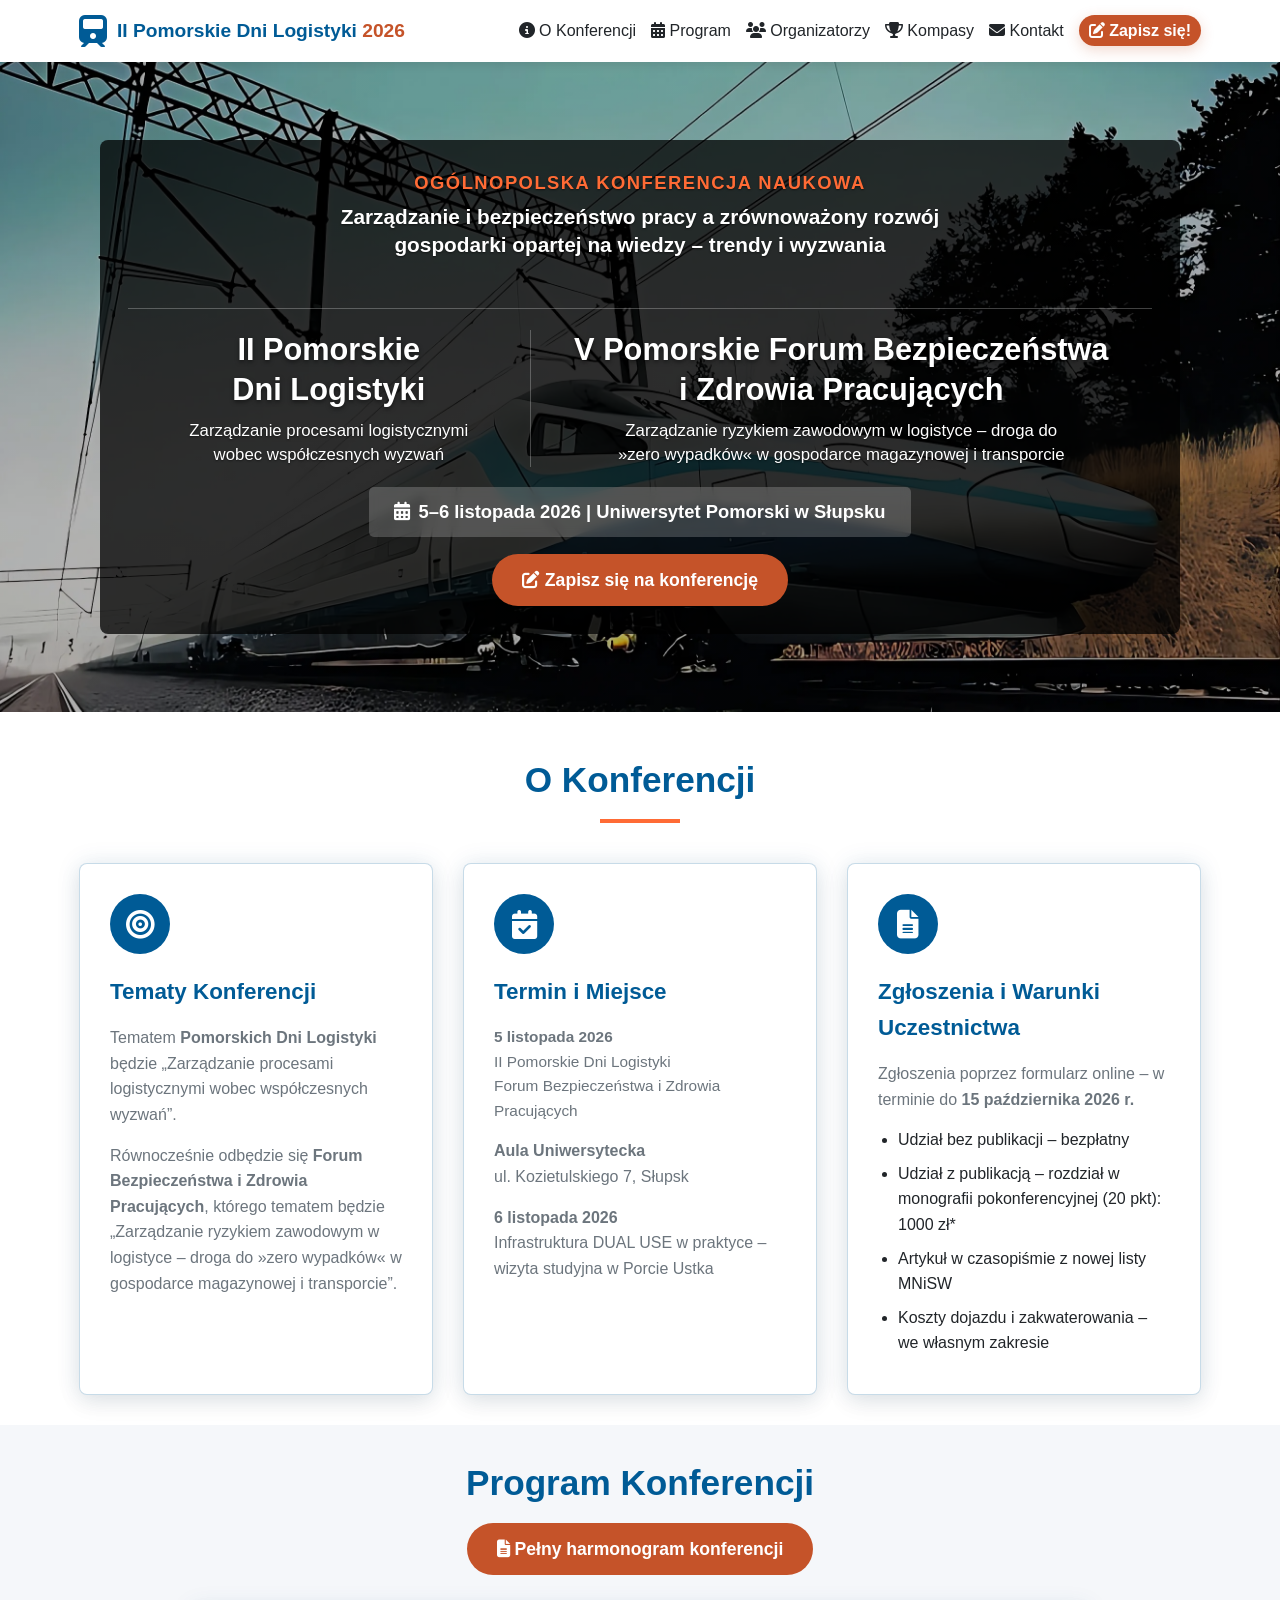
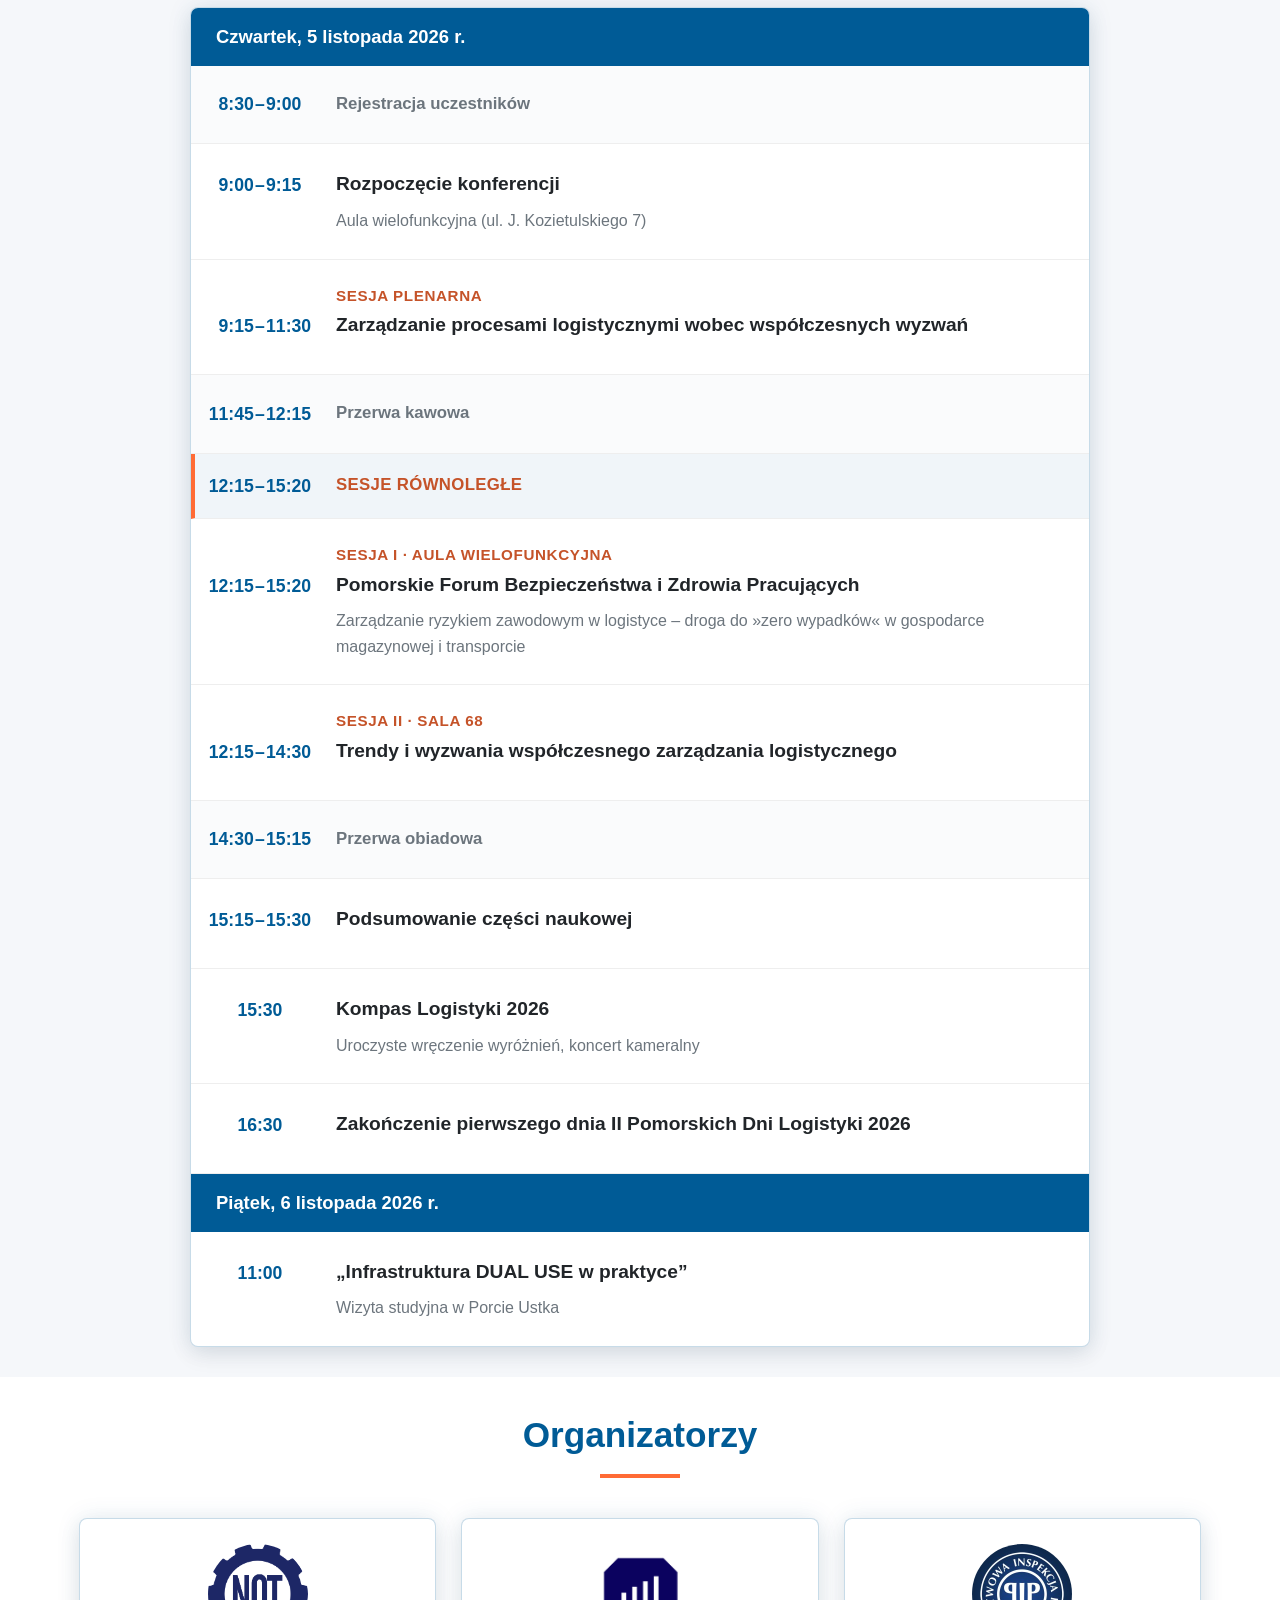
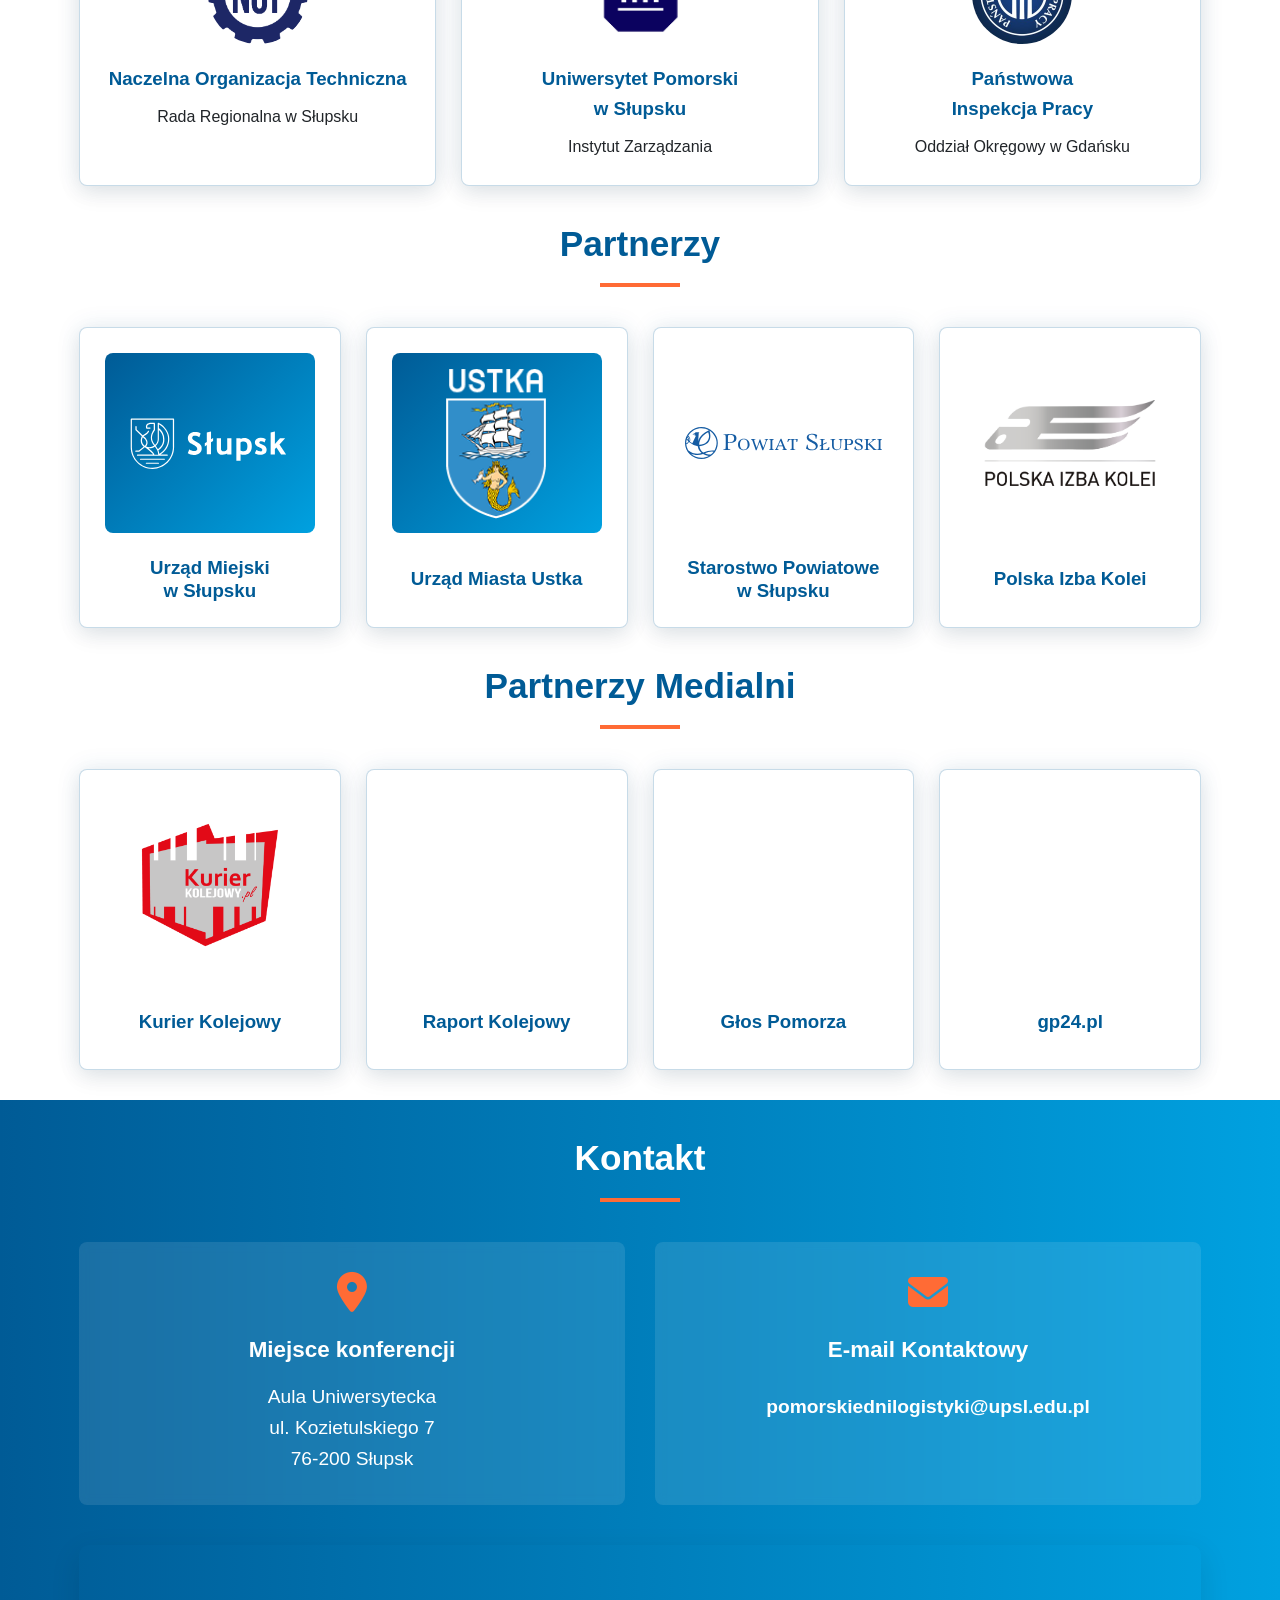
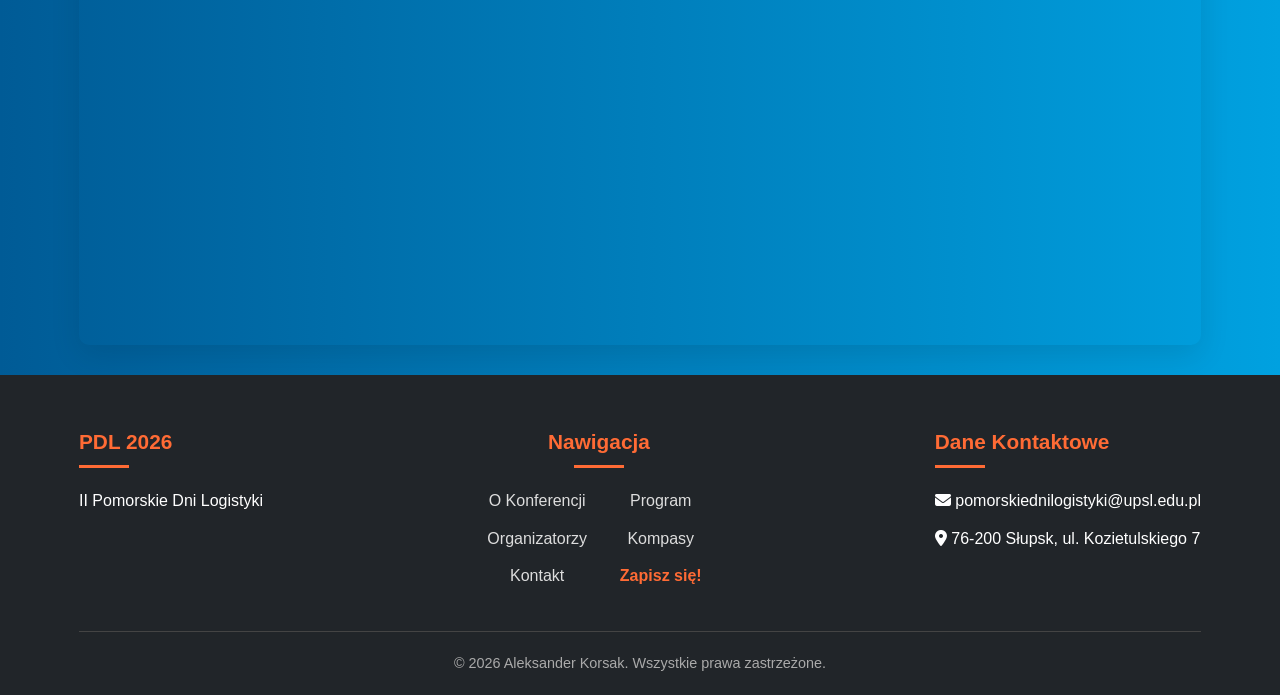
==== commit cfa2dbc6: "Zwiększ kontrast pomarańczowych elementów na jasnym tle Dodano zmienną --accent-light-bg (#c55329) o" ====
--- a/index.html
+++ b/index.html
@@ -18,7 +18,7 @@
     <meta name="twitter:card" content="summary_large_image">
     <link rel="preconnect" href="https://cdnjs.cloudflare.com" crossorigin>
     <link rel="stylesheet" href="https://cdnjs.cloudflare.com/ajax/libs/font-awesome/6.4.0/css/all.min.css" integrity="sha512-iecdLmaskl7CVkqkXNQ/ZH/XLlvWZOJyj7Yy7tcenmpD1ypASozpmT/E0iPtmFIB46ZmdtAc9eNBvH0H/ZpiBw==" crossorigin="anonymous" referrerpolicy="no-referrer">
-    <link rel="stylesheet" href="assets/css/index.css?v=26">
+    <link rel="stylesheet" href="assets/css/index.css?v=27">
     <link rel="icon" href="data:image/svg+xml,<svg xmlns=%22http://www.w3.org/2000/svg%22 viewBox=%220 0 100 100%22><text y=%22.9em%22 font-size=%2290%22>🚂</text></svg>">
 </head>
 <body>
--- a/assets/css/index.css
+++ b/assets/css/index.css
@@ -2,6 +2,8 @@
             --primary: #005b96;
             --secondary: #00a1e0;
             --accent: #ff6b35;
+            --accent-light-bg: #c55329; /* pomarańcz na jasnym tle (biały tekst / pomarańczowy tekst na bieli ≥ 4,5:1) */
+            --accent-light-bg-hover: #b3461f;
             --light: #f8f9fa;
             --dark: #212529;
             --gray: #6c757d;
@@ -56,7 +58,7 @@
         }
 
         .logo-text span {
-            color: var(--accent);
+            color: var(--accent-light-bg);
         }
 
         nav ul {
@@ -81,11 +83,11 @@
         }
 
         nav a:hover {
-            color: var(--accent);
+            color: var(--accent-light-bg);
         }
 
         nav a.active {
-            color: var(--accent);
+            color: var(--accent-light-bg);
             font-weight: 600;
         }
 
@@ -96,7 +98,7 @@
             left: 0;
             width: 0;
             height: 2px;
-            background: var(--accent);
+            background: var(--accent-light-bg);
             transition: width 0.3s ease;
         }
 
@@ -106,16 +108,16 @@
         }
 
         nav a.nav-cta {
-            background: var(--accent);
+            background: var(--accent-light-bg);
             color: white;
             padding: 8px 12px;
             border-radius: 50px;
             font-weight: 700;
-            box-shadow: 0 4px 14px rgba(255,107,53,0.22);
+            box-shadow: 0 4px 14px rgba(197,83,41,0.22);
         }
 
         nav a.nav-cta:hover {
-            background: #e85a28;
+            background: var(--accent-light-bg-hover);
             color: white;
         }
 
@@ -369,7 +371,7 @@
 
         .schedule-block-label {
             display: block;
-            color: var(--accent);
+            color: var(--accent-light-bg);
             font-size: 0.85rem;
             font-weight: 700;
             letter-spacing: 0.06em;
@@ -803,7 +805,7 @@
         /* Button styles */
         .btn {
             display: inline-block;
-            background: var(--accent);
+            background: var(--accent-light-bg);
             color: white;
             padding: 12px 30px;
             border-radius: 50px;
@@ -814,7 +816,7 @@
         }
 
         .btn:hover {
-            background: #e55a2e;
+            background: var(--accent-light-bg-hover);
             transform: translateY(-2px);
             box-shadow: 0 5px 15px rgba(0,0,0,0.2);
         }
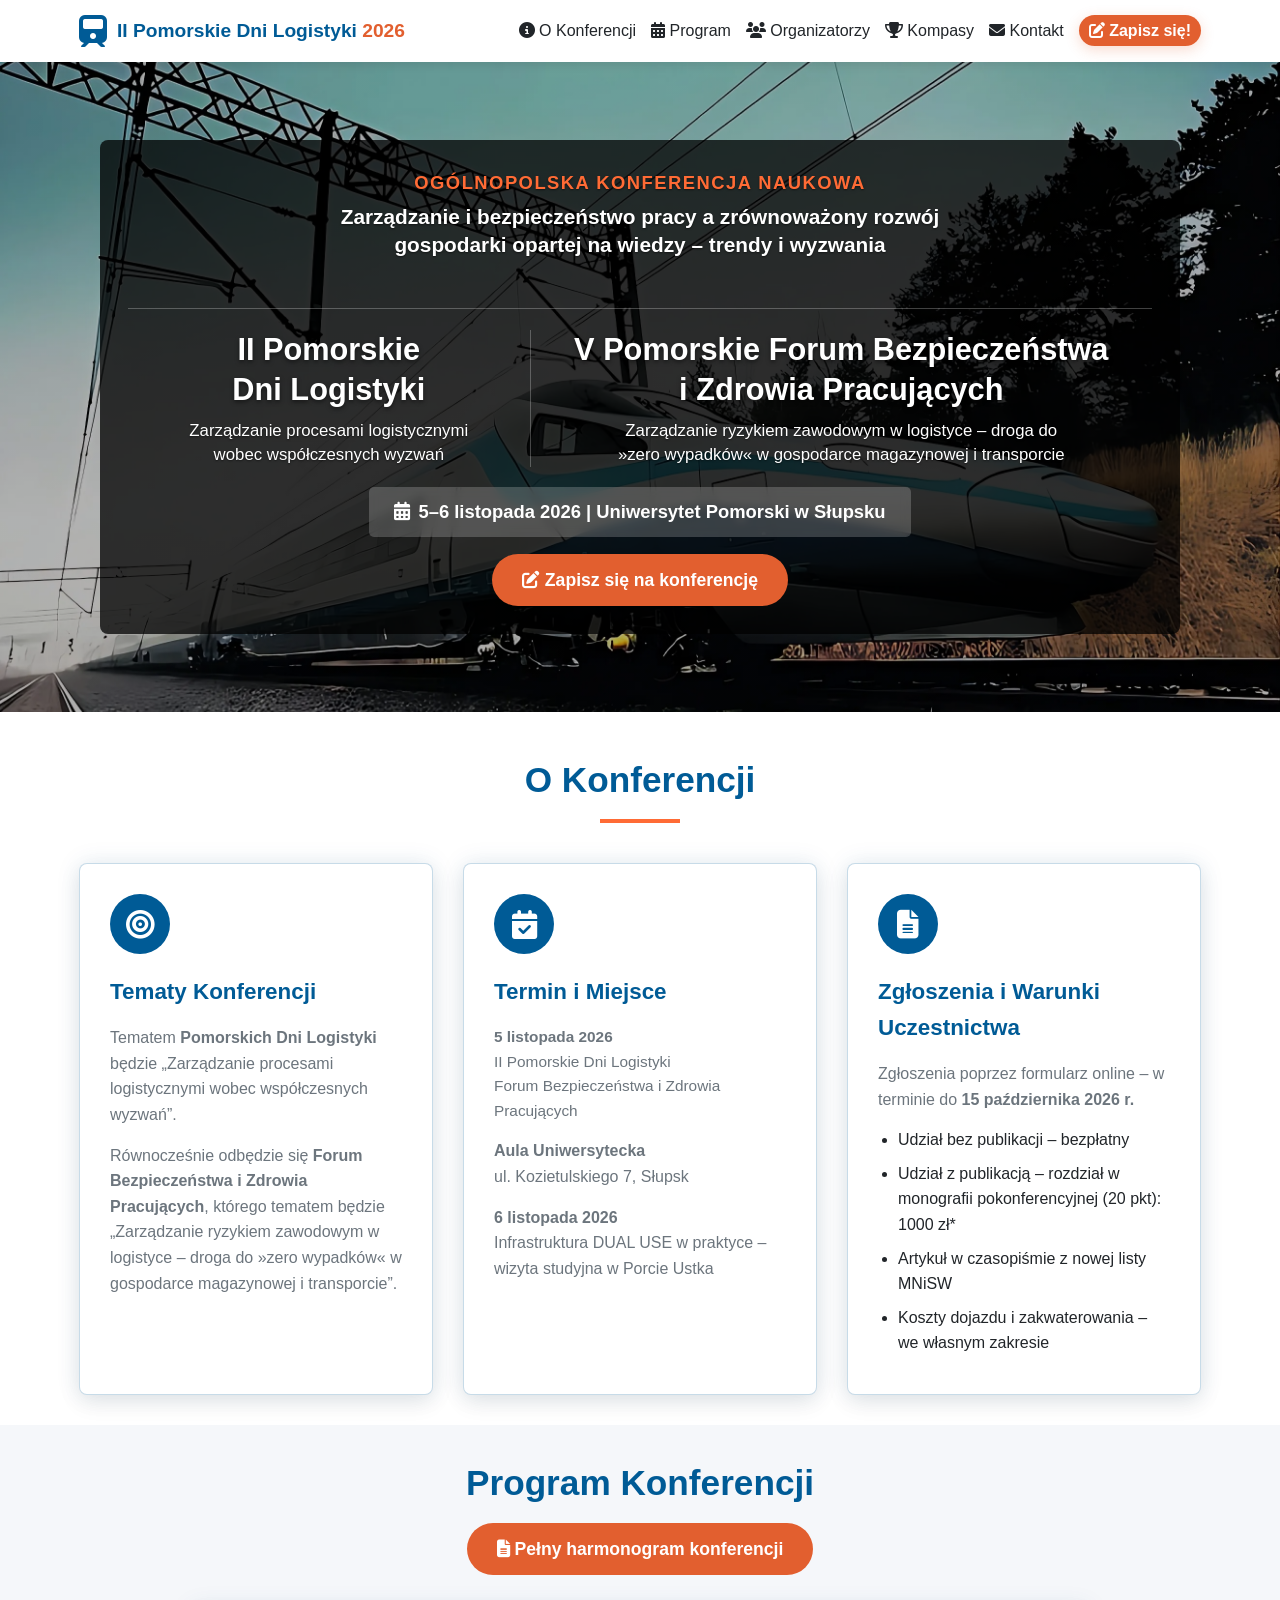
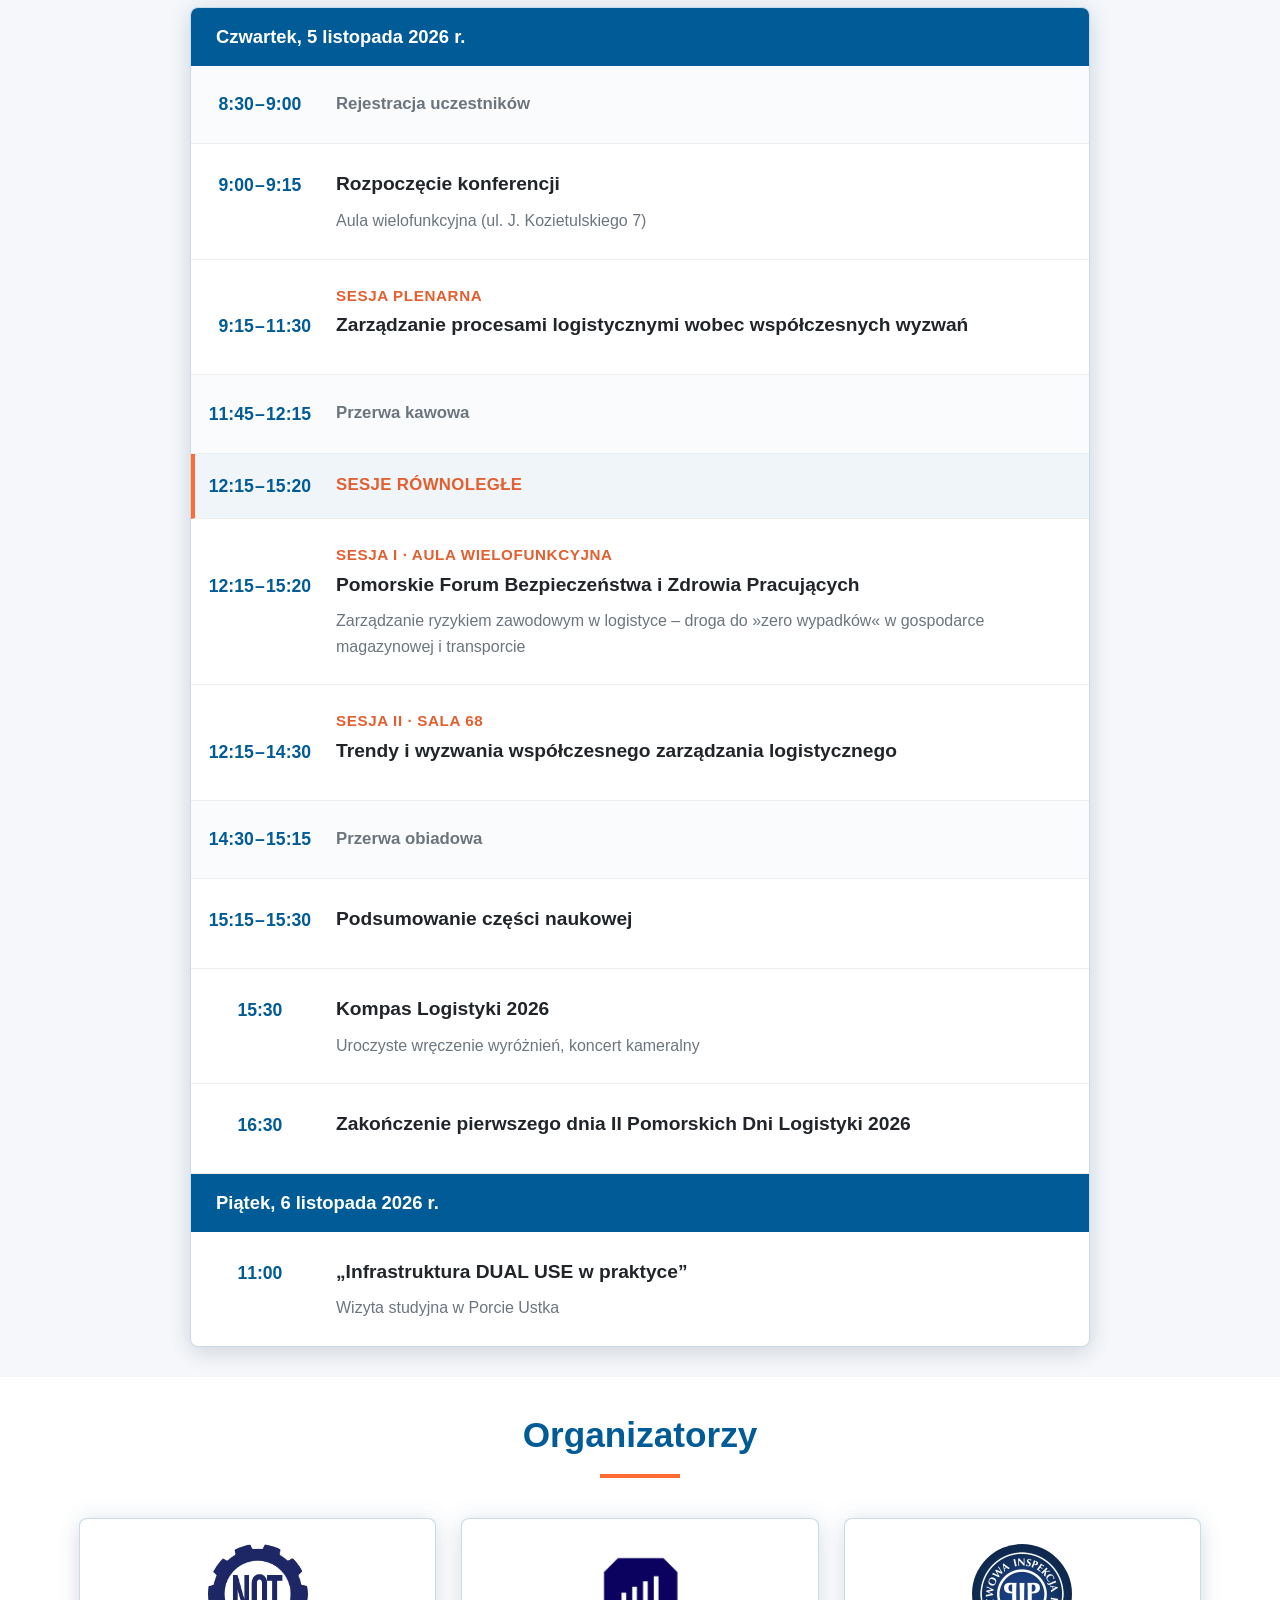
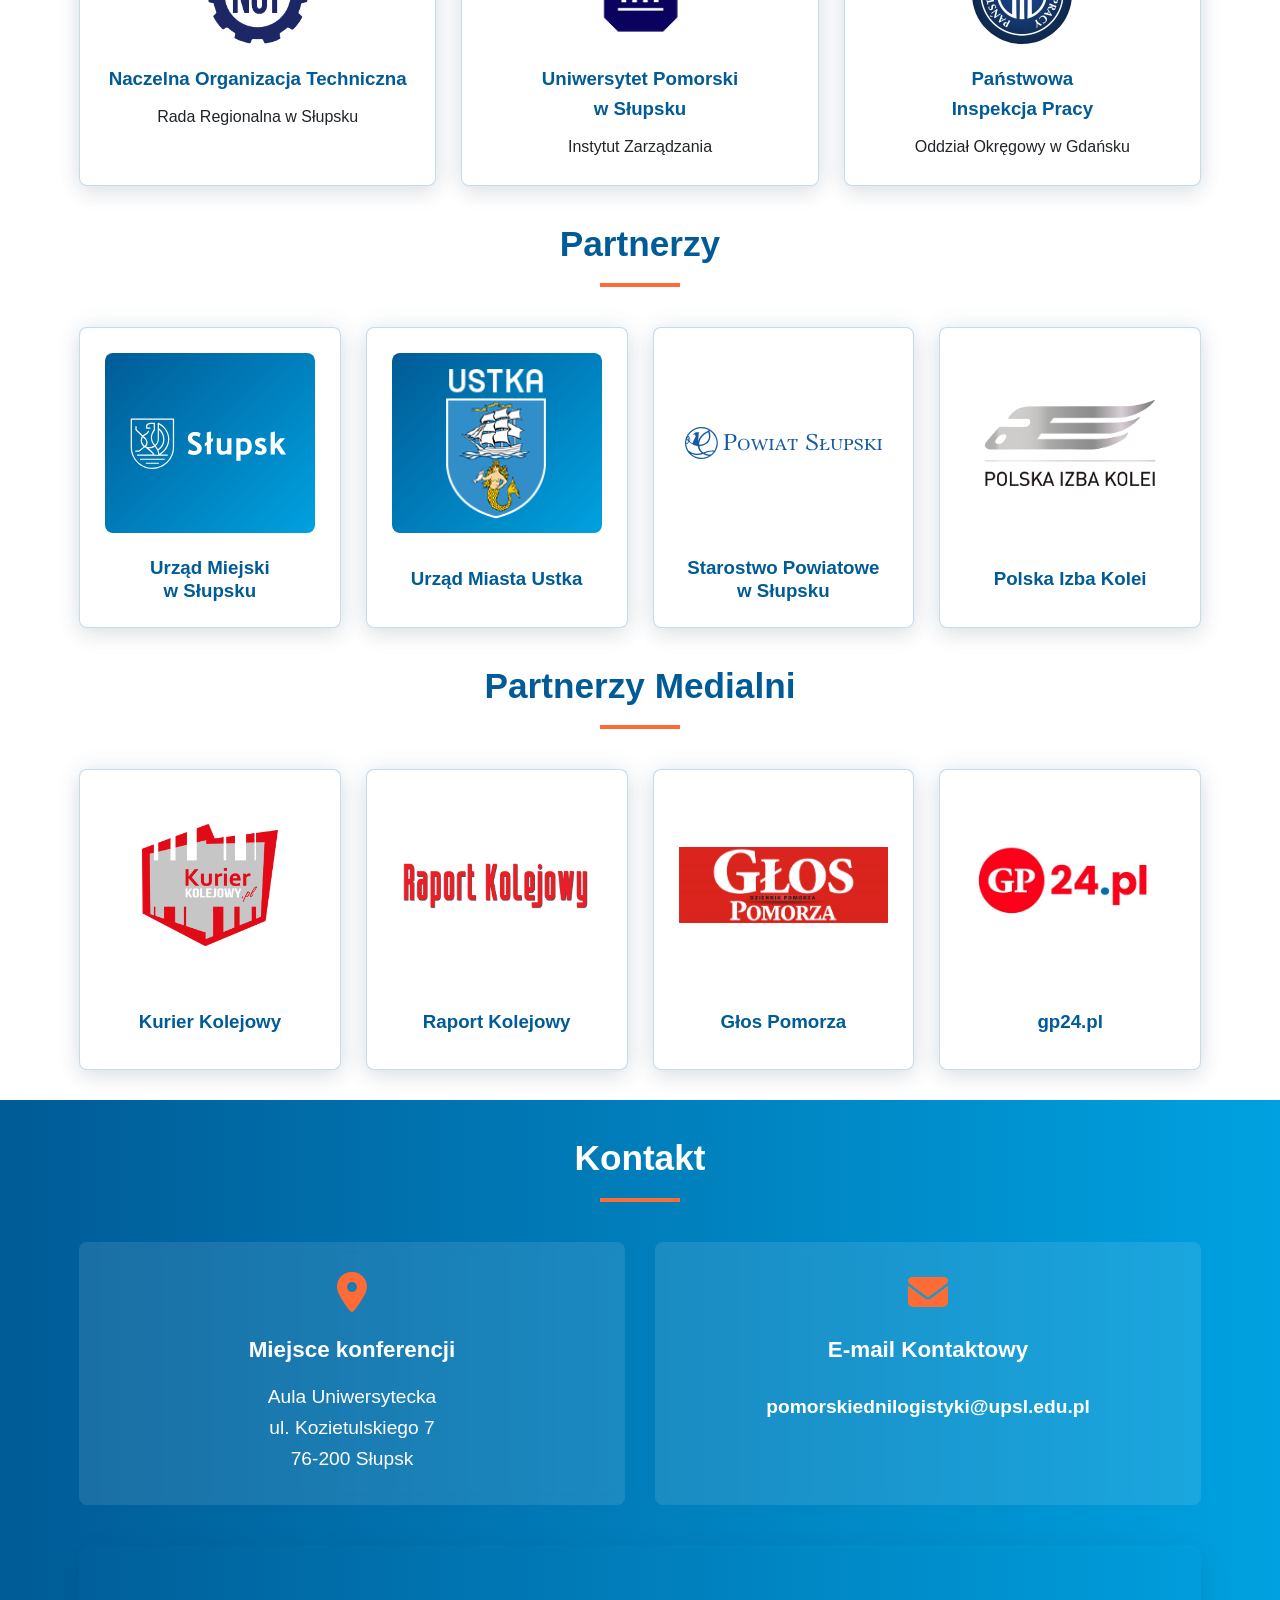
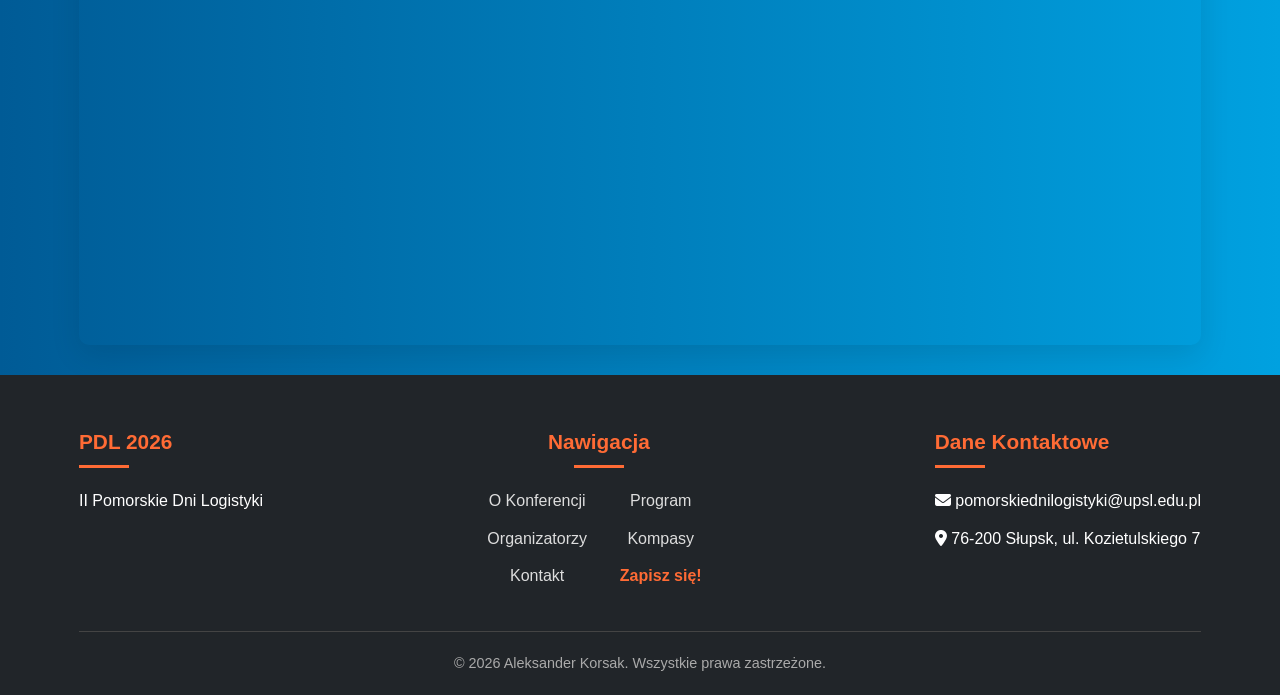
==== commit 3e306522: "Rozjaśnij pomarańcz na jasnym tle do #e25f2f Zmieniono --accent-light-bg z #c55329 na #e25f2f, a sta" ====
--- a/index.html
+++ b/index.html
@@ -12,13 +12,14 @@
     <meta property="og:title" content="II Pomorskie Dni Logistyki 2026 – konferencja naukowa, Słupsk">
     <meta property="og:description" content="II Pomorskie Dni Logistyki 2026: konferencja o logistyce, transporcie i spedycji, 5–6 listopada 2026, Słupsk. Program, zgłoszenia, Kompas Logistyki.">
     <meta property="og:url" content="https://www.konferencjatsl.pl/">
-    <meta property="og:image" content="https://www.konferencjatsl.pl/assets/img/hero/hero-image.jpg">
+    <meta property="og:image" content="https://www.konferencjatsl.pl/assets/img/hero/og-image.jpg">
+    <meta property="og:image:type" content="image/jpeg">
     <meta property="og:image:width" content="1324">
     <meta property="og:image:height" content="912">
     <meta name="twitter:card" content="summary_large_image">
     <link rel="preconnect" href="https://cdnjs.cloudflare.com" crossorigin>
     <link rel="stylesheet" href="https://cdnjs.cloudflare.com/ajax/libs/font-awesome/6.4.0/css/all.min.css" integrity="sha512-iecdLmaskl7CVkqkXNQ/ZH/XLlvWZOJyj7Yy7tcenmpD1ypASozpmT/E0iPtmFIB46ZmdtAc9eNBvH0H/ZpiBw==" crossorigin="anonymous" referrerpolicy="no-referrer">
-    <link rel="stylesheet" href="assets/css/index.css?v=27">
+    <link rel="stylesheet" href="assets/css/index.css?v=28">
     <link rel="icon" href="data:image/svg+xml,<svg xmlns=%22http://www.w3.org/2000/svg%22 viewBox=%220 0 100 100%22><text y=%22.9em%22 font-size=%2290%22>🚂</text></svg>">
 </head>
 <body>
--- a/assets/css/index.css
+++ b/assets/css/index.css
@@ -2,8 +2,8 @@
             --primary: #005b96;
             --secondary: #00a1e0;
             --accent: #ff6b35;
-            --accent-light-bg: #c55329; /* pomarańcz na jasnym tle (biały tekst / pomarańczowy tekst na bieli ≥ 4,5:1) */
-            --accent-light-bg-hover: #b3461f;
+            --accent-light-bg: #e25f2f; /* pomarańcz na jasnym tle (świadomy wybór wizualny; biały tekst 3,55:1) */
+            --accent-light-bg-hover: #ce5024;
             --light: #f8f9fa;
             --dark: #212529;
             --gray: #6c757d;
@@ -113,7 +113,7 @@
             padding: 8px 12px;
             border-radius: 50px;
             font-weight: 700;
-            box-shadow: 0 4px 14px rgba(197,83,41,0.22);
+            box-shadow: 0 4px 14px rgba(226,95,47,0.22);
         }
 
         nav a.nav-cta:hover {
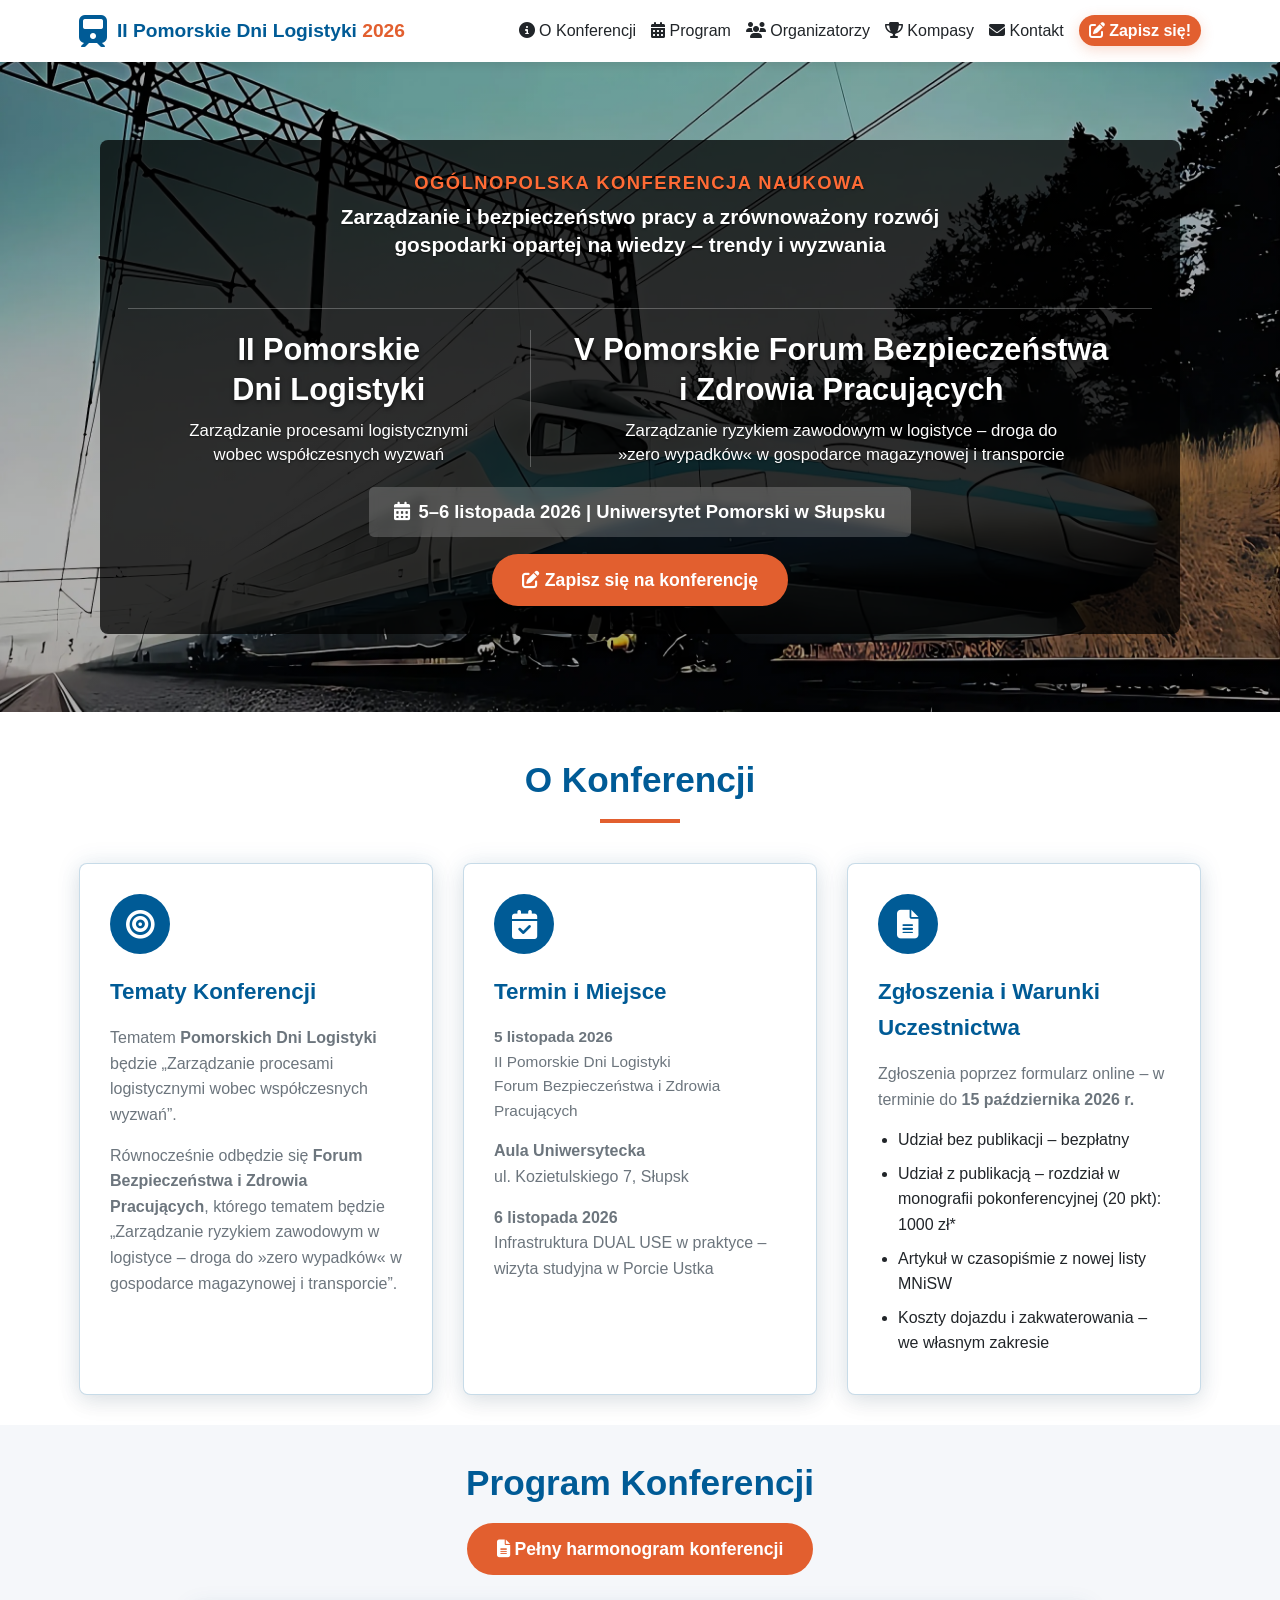
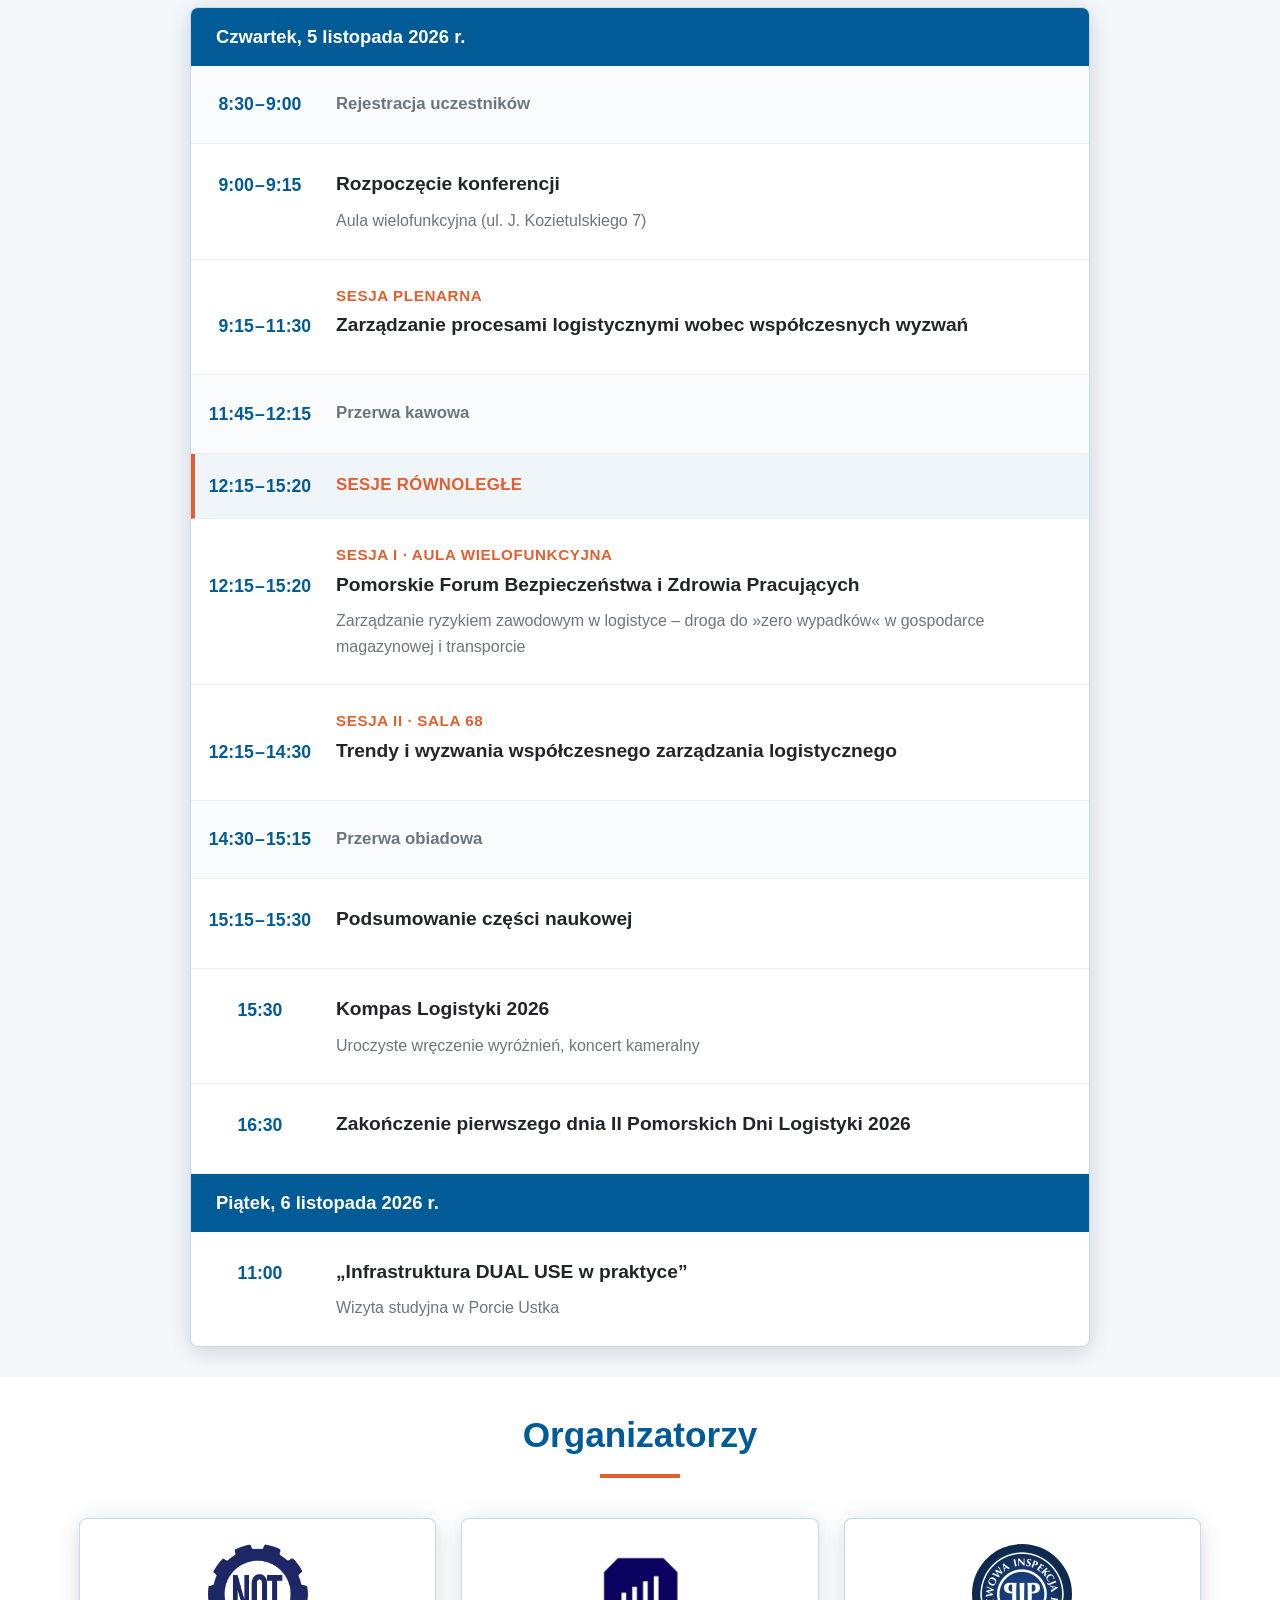
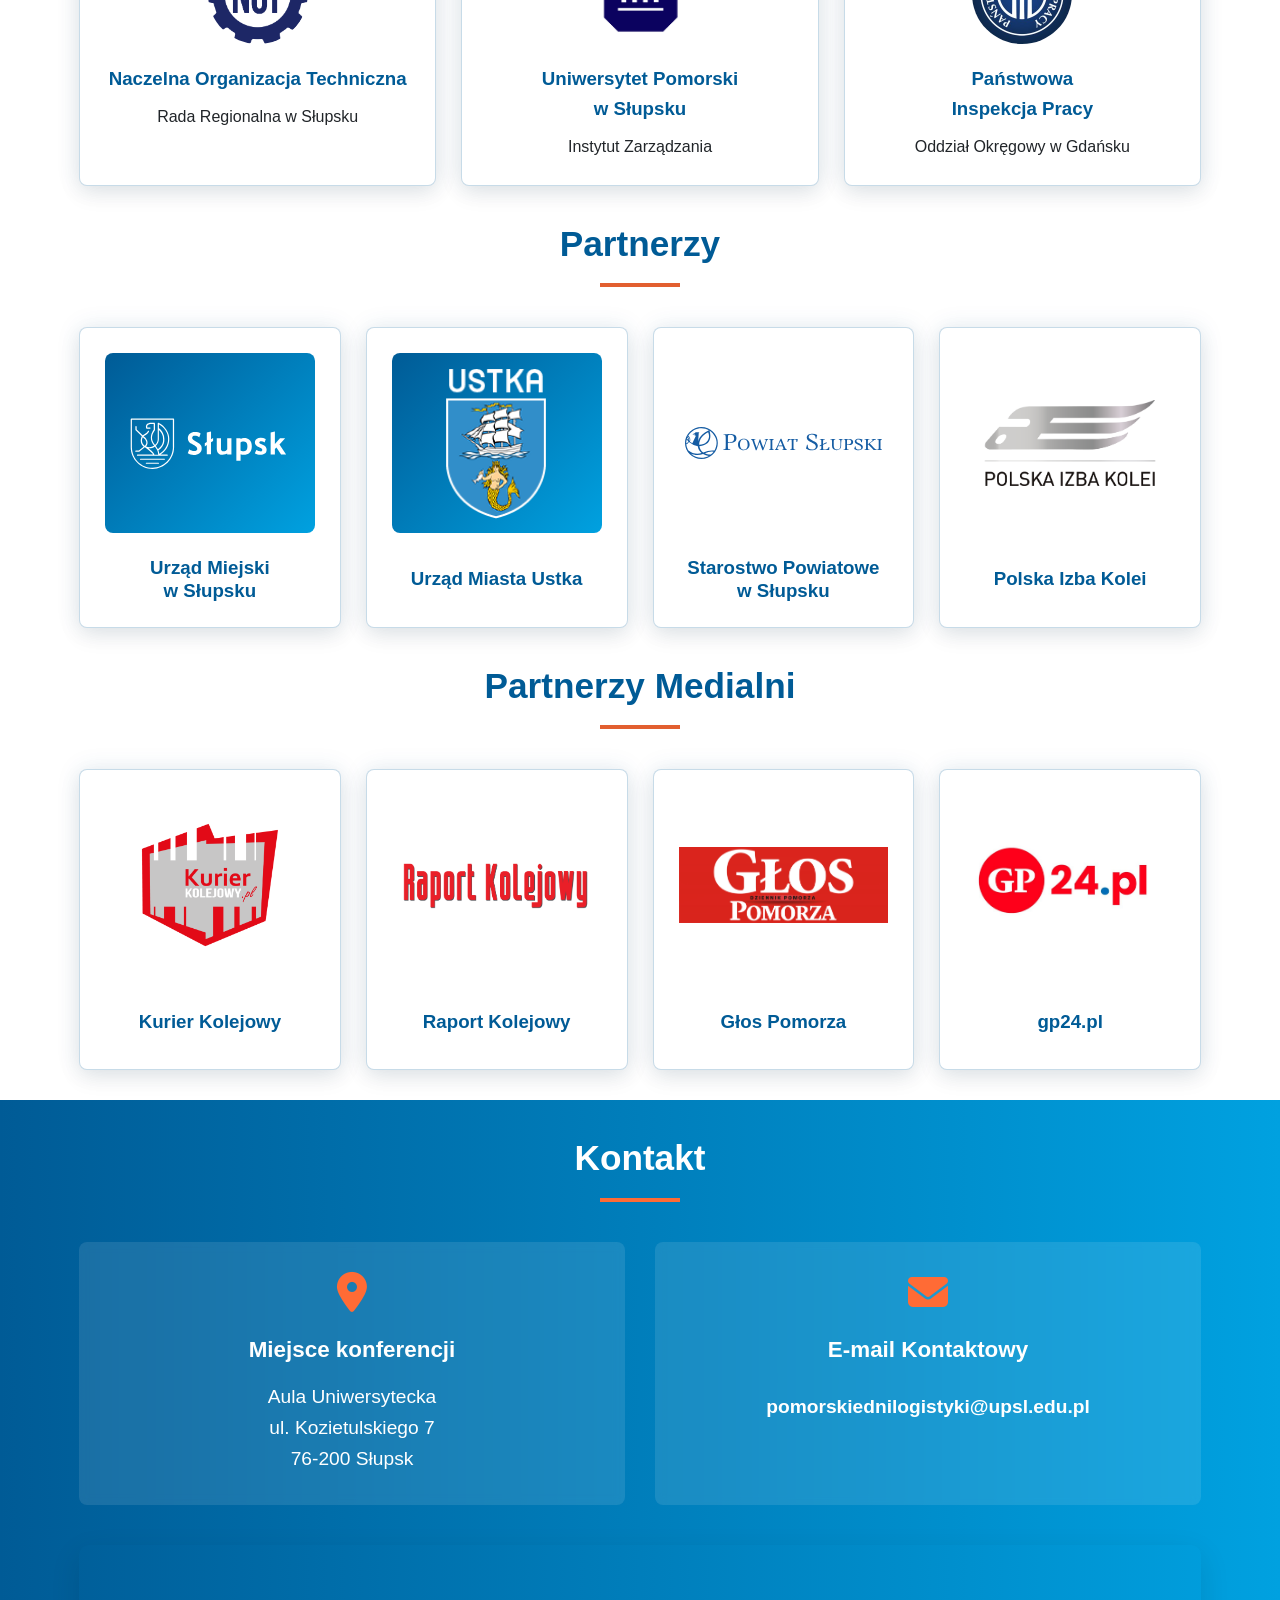
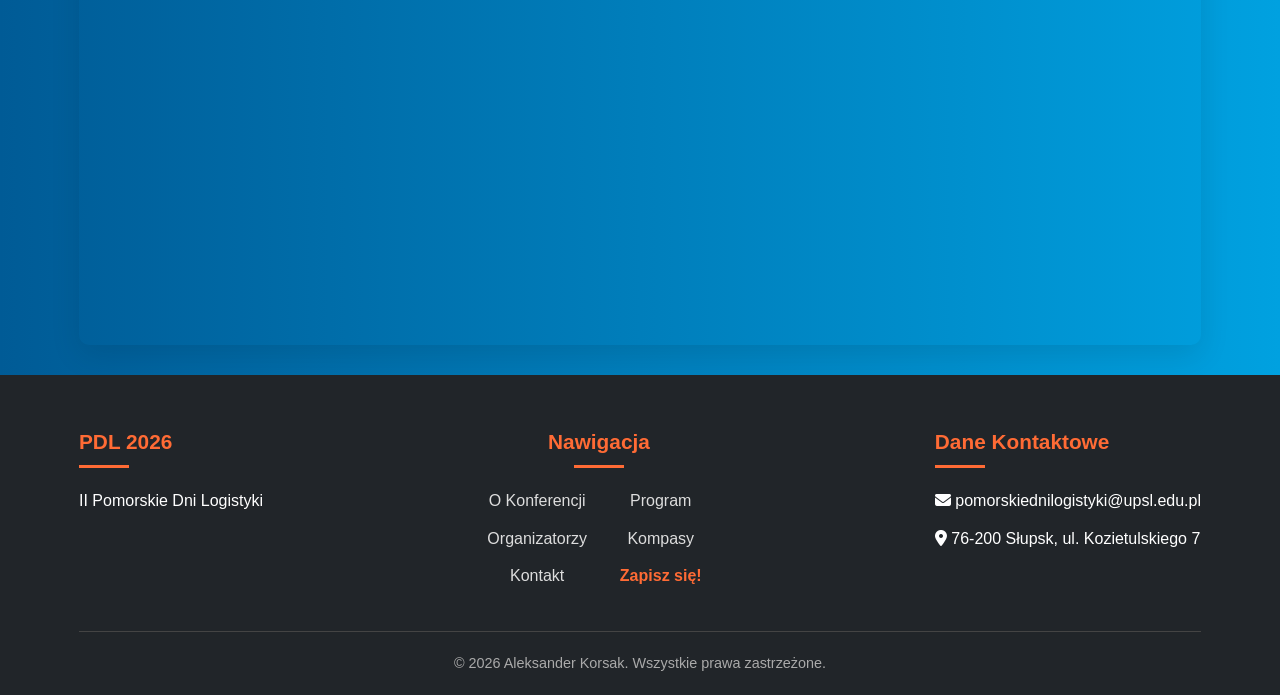
==== commit 9aecd492: "Ujednolić odcień pomarańczu na jasnym tle Zasada: #ff6b35 (--accent) tylko na ciemnym tle, #e25f2f (" ====
--- a/index.html
+++ b/index.html
@@ -19,7 +19,7 @@
     <meta name="twitter:card" content="summary_large_image">
     <link rel="preconnect" href="https://cdnjs.cloudflare.com" crossorigin>
     <link rel="stylesheet" href="https://cdnjs.cloudflare.com/ajax/libs/font-awesome/6.4.0/css/all.min.css" integrity="sha512-iecdLmaskl7CVkqkXNQ/ZH/XLlvWZOJyj7Yy7tcenmpD1ypASozpmT/E0iPtmFIB46ZmdtAc9eNBvH0H/ZpiBw==" crossorigin="anonymous" referrerpolicy="no-referrer">
-    <link rel="stylesheet" href="assets/css/index.css?v=28">
+    <link rel="stylesheet" href="assets/css/index.css?v=29">
     <link rel="icon" href="data:image/svg+xml,<svg xmlns=%22http://www.w3.org/2000/svg%22 viewBox=%220 0 100 100%22><text y=%22.9em%22 font-size=%2290%22>🚂</text></svg>">
 </head>
 <body>
--- a/assets/css/index.css
+++ b/assets/css/index.css
@@ -222,6 +222,10 @@
             transform: translateX(-50%);
             width: 80px;
             height: 4px;
+            background: var(--accent-light-bg);
+        }
+
+        .contact-section .section-title h2::after {
             background: var(--accent);
         }
 
@@ -359,7 +363,7 @@
 
         .schedule-block {
             background: rgba(0,91,150,0.06);
-            border-left: 4px solid var(--accent);
+            border-left: 4px solid var(--accent-light-bg);
             border-bottom: 1px solid #eee;
             padding: 18px 25px;
         }
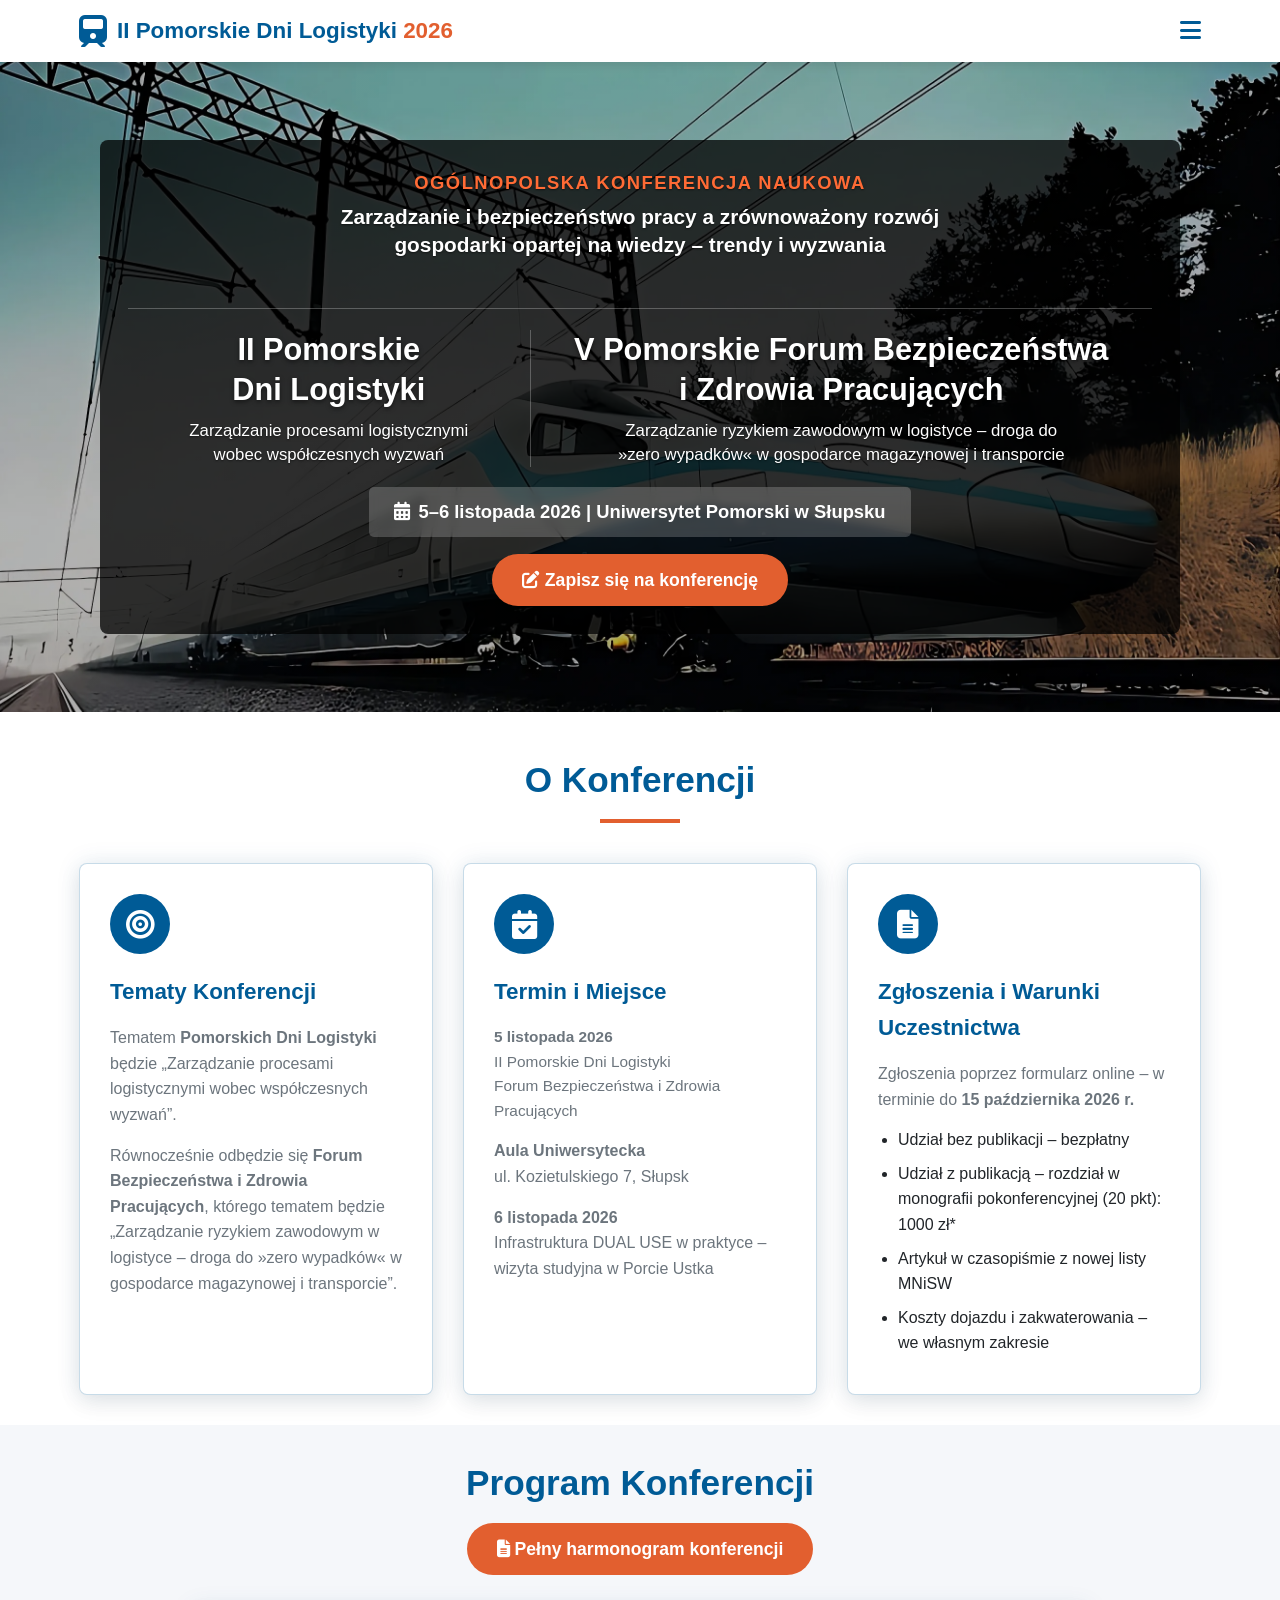
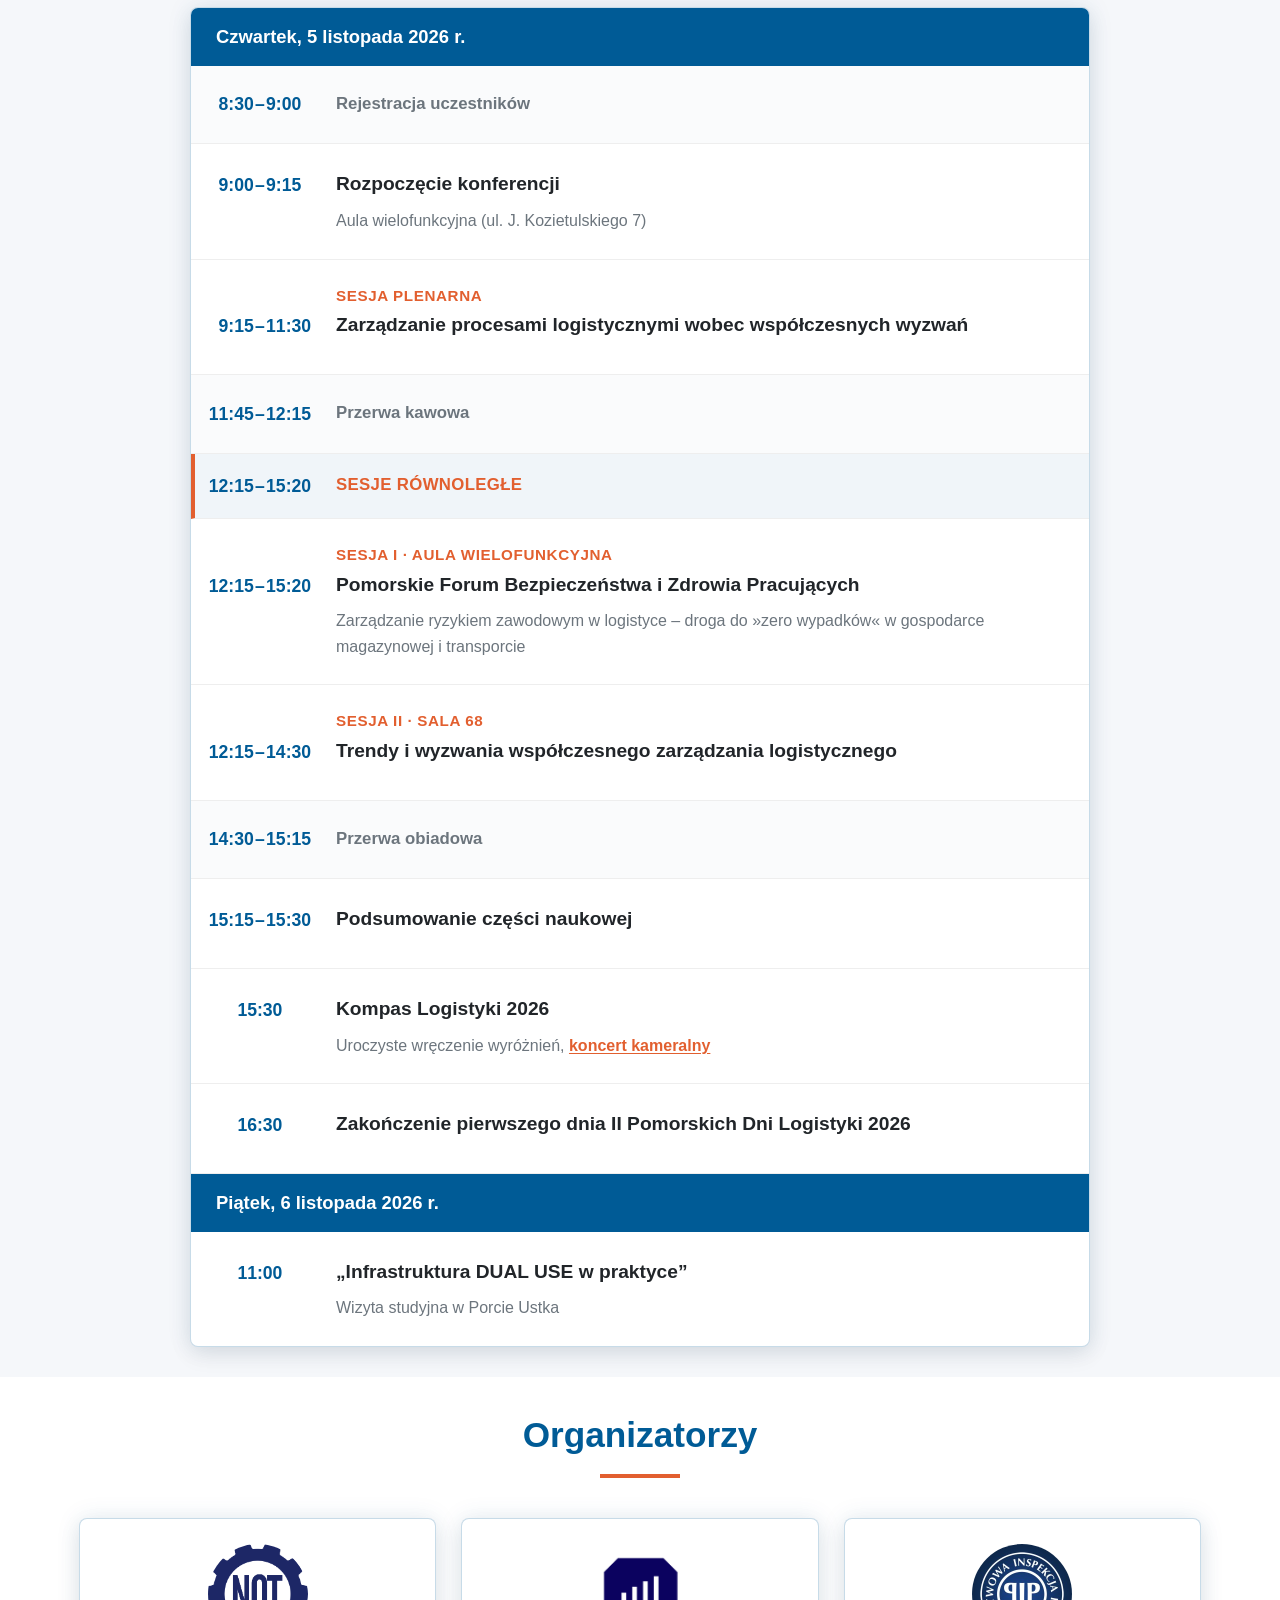
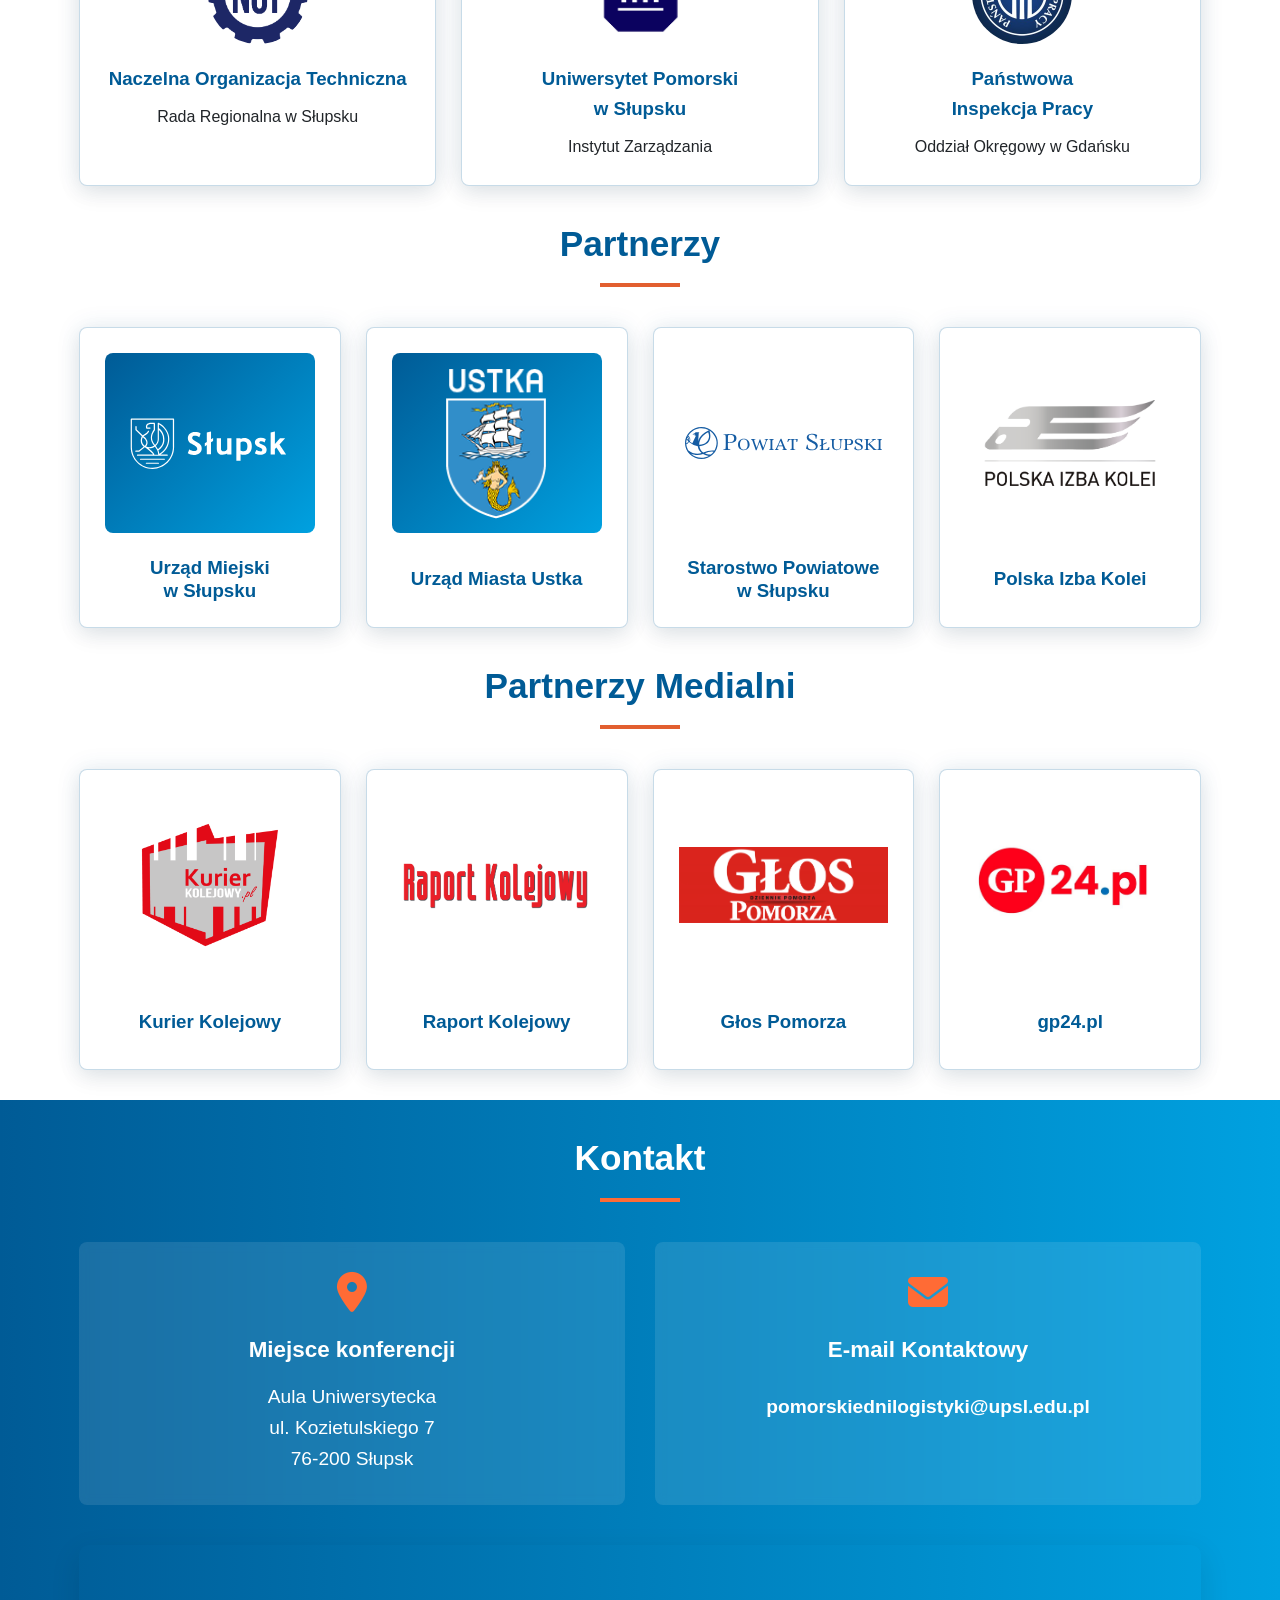
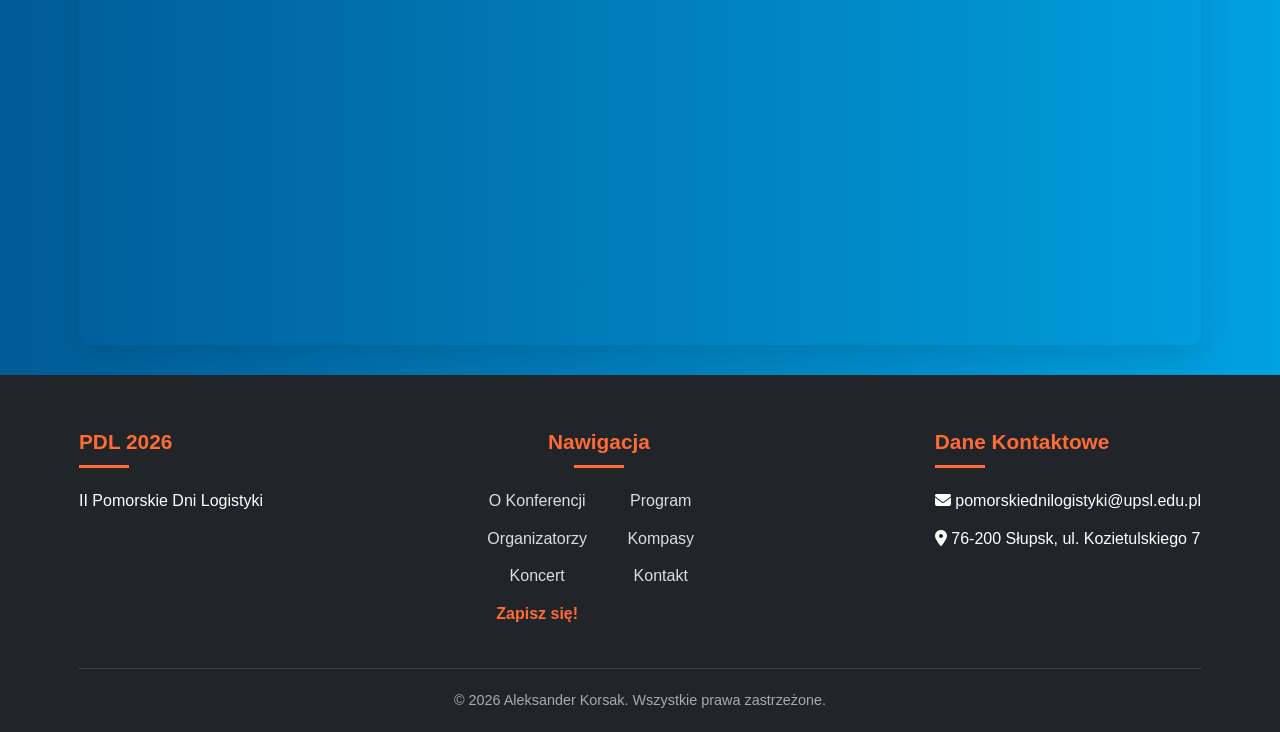
==== commit 96437ffe: "Dodaj link Koncert do nawigacji i programu Nowa pozycja „Koncert” w menu i stopce strony głównej ora" ====
--- a/index.html
+++ b/index.html
@@ -19,7 +19,7 @@
     <meta name="twitter:card" content="summary_large_image">
     <link rel="preconnect" href="https://cdnjs.cloudflare.com" crossorigin>
     <link rel="stylesheet" href="https://cdnjs.cloudflare.com/ajax/libs/font-awesome/6.4.0/css/all.min.css" integrity="sha512-iecdLmaskl7CVkqkXNQ/ZH/XLlvWZOJyj7Yy7tcenmpD1ypASozpmT/E0iPtmFIB46ZmdtAc9eNBvH0H/ZpiBw==" crossorigin="anonymous" referrerpolicy="no-referrer">
-    <link rel="stylesheet" href="assets/css/index.css?v=29">
+    <link rel="stylesheet" href="assets/css/index.css?v=30">
     <link rel="icon" href="data:image/svg+xml,<svg xmlns=%22http://www.w3.org/2000/svg%22 viewBox=%220 0 100 100%22><text y=%22.9em%22 font-size=%2290%22>🚂</text></svg>">
 </head>
 <body>
@@ -41,6 +41,7 @@
                     <li><a href="#program"><i class="fas fa-calendar-alt" aria-hidden="true"></i> Program</a></li>
                     <li><a href="#organizers"><i class="fas fa-users" aria-hidden="true"></i> Organizatorzy</a></li>
                     <li><a href="/kompasy/"><i class="fas fa-trophy" aria-hidden="true"></i> Kompasy</a></li>
+                    <li><a href="/koncert/"><i class="fas fa-music" aria-hidden="true"></i> Koncert</a></li>
                     <li><a href="#contact"><i class="fas fa-envelope" aria-hidden="true"></i> Kontakt</a></li>
                     <li><a href="https://forms.gle/BDYKaacbjnpbUKzE9" target="_blank" rel="noopener noreferrer" class="nav-cta"><i class="fas fa-pen-to-square" aria-hidden="true"></i> Zapisz się!</a></li>
                 </ul>
@@ -156,7 +157,7 @@
             <div class="schedule-item"><div class="time"><span class="t-start">12:15</span><span class="t-dash">–</span><span class="t-end">14:30</span></div><div class="event-details"><span class="schedule-block-label">Sesja II · Sala 68</span><h3>Trendy i wyzwania współczesnego zarządzania logistycznego</h3></div></div>
             <div class="schedule-item schedule-break"><div class="time"><span class="t-start">14:30</span><span class="t-dash">–</span><span class="t-end">15:15</span></div><div class="event-details"><h3>Przerwa obiadowa</h3></div></div>
             <div class="schedule-item"><div class="time"><span class="t-start">15:15</span><span class="t-dash">–</span><span class="t-end">15:30</span></div><div class="event-details"><h3>Podsumowanie części naukowej</h3></div></div>
-            <div class="schedule-item"><div class="time"><span class="t-start">15:30</span></div><div class="event-details"><h3>Kompas Logistyki 2026</h3><p>Uroczyste wręczenie wyróżnień, koncert kameralny</p></div></div>
+            <div class="schedule-item"><div class="time"><span class="t-start">15:30</span></div><div class="event-details"><h3>Kompas Logistyki 2026</h3><p>Uroczyste wręczenie wyróżnień, <a href="/koncert/" class="schedule-link">koncert kameralny</a></p></div></div>
             <div class="schedule-item"><div class="time"><span class="t-start">16:30</span></div><div class="event-details"><h3>Zakończenie pierwszego dnia II Pomorskich Dni Logistyki 2026</h3></div></div>
             <div class="schedule-day">Piątek, 6 listopada 2026 r.</div>
             <div class="schedule-item"><div class="time"><span class="t-start">11:00</span></div><div class="event-details"><h3>„Infrastruktura DUAL USE w praktyce”</h3><p>Wizyta studyjna w Porcie Ustka</p></div></div>
@@ -324,6 +325,7 @@
                         <li><a href="#program">Program</a></li>
                         <li><a href="#organizers">Organizatorzy</a></li>
                         <li><a href="/kompasy/">Kompasy</a></li>
+                        <li><a href="/koncert/">Koncert</a></li>
                         <li><a href="#contact">Kontakt</a></li>
                         <li class="footer-signup"><a class="footer-signup-link" href="https://forms.gle/BDYKaacbjnpbUKzE9" target="_blank" rel="noopener noreferrer">Zapisz się!</a></li>
                     </ul>
--- a/assets/css/index.css
+++ b/assets/css/index.css
@@ -125,7 +125,7 @@
             display: none;
         }
 
-        @media (max-width: 1320px) and (min-width: 769px) {
+        @media (min-width: 1300px) {
             .logo-text {
                 font-size: 1.2rem;
             }
@@ -150,6 +150,40 @@
             font-size: 1.5rem;
             cursor: pointer;
             color: var(--primary);
+        }
+
+        /* Menu rozwijane także na tabletach i mniejszych laptopach – 8 pozycji nie mieści się w jednej linii */
+        @media (max-width: 1299px) {
+            .mobile-menu-btn {
+                display: block;
+            }
+
+            nav ul {
+                display: none;
+                position: absolute;
+                top: 100%;
+                left: 0;
+                right: 0;
+                background: white;
+                flex-direction: column;
+                box-shadow: 0 10px 15px rgba(0,0,0,0.1);
+                padding: 20px 0;
+            }
+
+            nav ul.show {
+                display: flex;
+            }
+
+            nav li {
+                margin: 10px 0;
+                text-align: center;
+            }
+        }
+
+        @media (min-width: 769px) and (max-width: 1299px) {
+            .mobile-menu-btn {
+                margin-left: auto;
+            }
         }
 
         /* Hero section */
@@ -1086,3 +1120,15 @@
             .schedule-item:has(.event-details > .schedule-block-label) .time { align-self: flex-start; margin-top: 0; }
             .event-details > .schedule-block-label { font-size: 0.88rem; letter-spacing: 0.03em; }
         }
+
+        .event-details a.schedule-link {
+            color: var(--accent-light-bg);
+            font-weight: 600;
+            text-decoration: underline;
+            text-underline-offset: 2px;
+        }
+
+        .event-details a.schedule-link:hover,
+        .event-details a.schedule-link:focus-visible {
+            color: var(--accent-light-bg-hover);
+        }
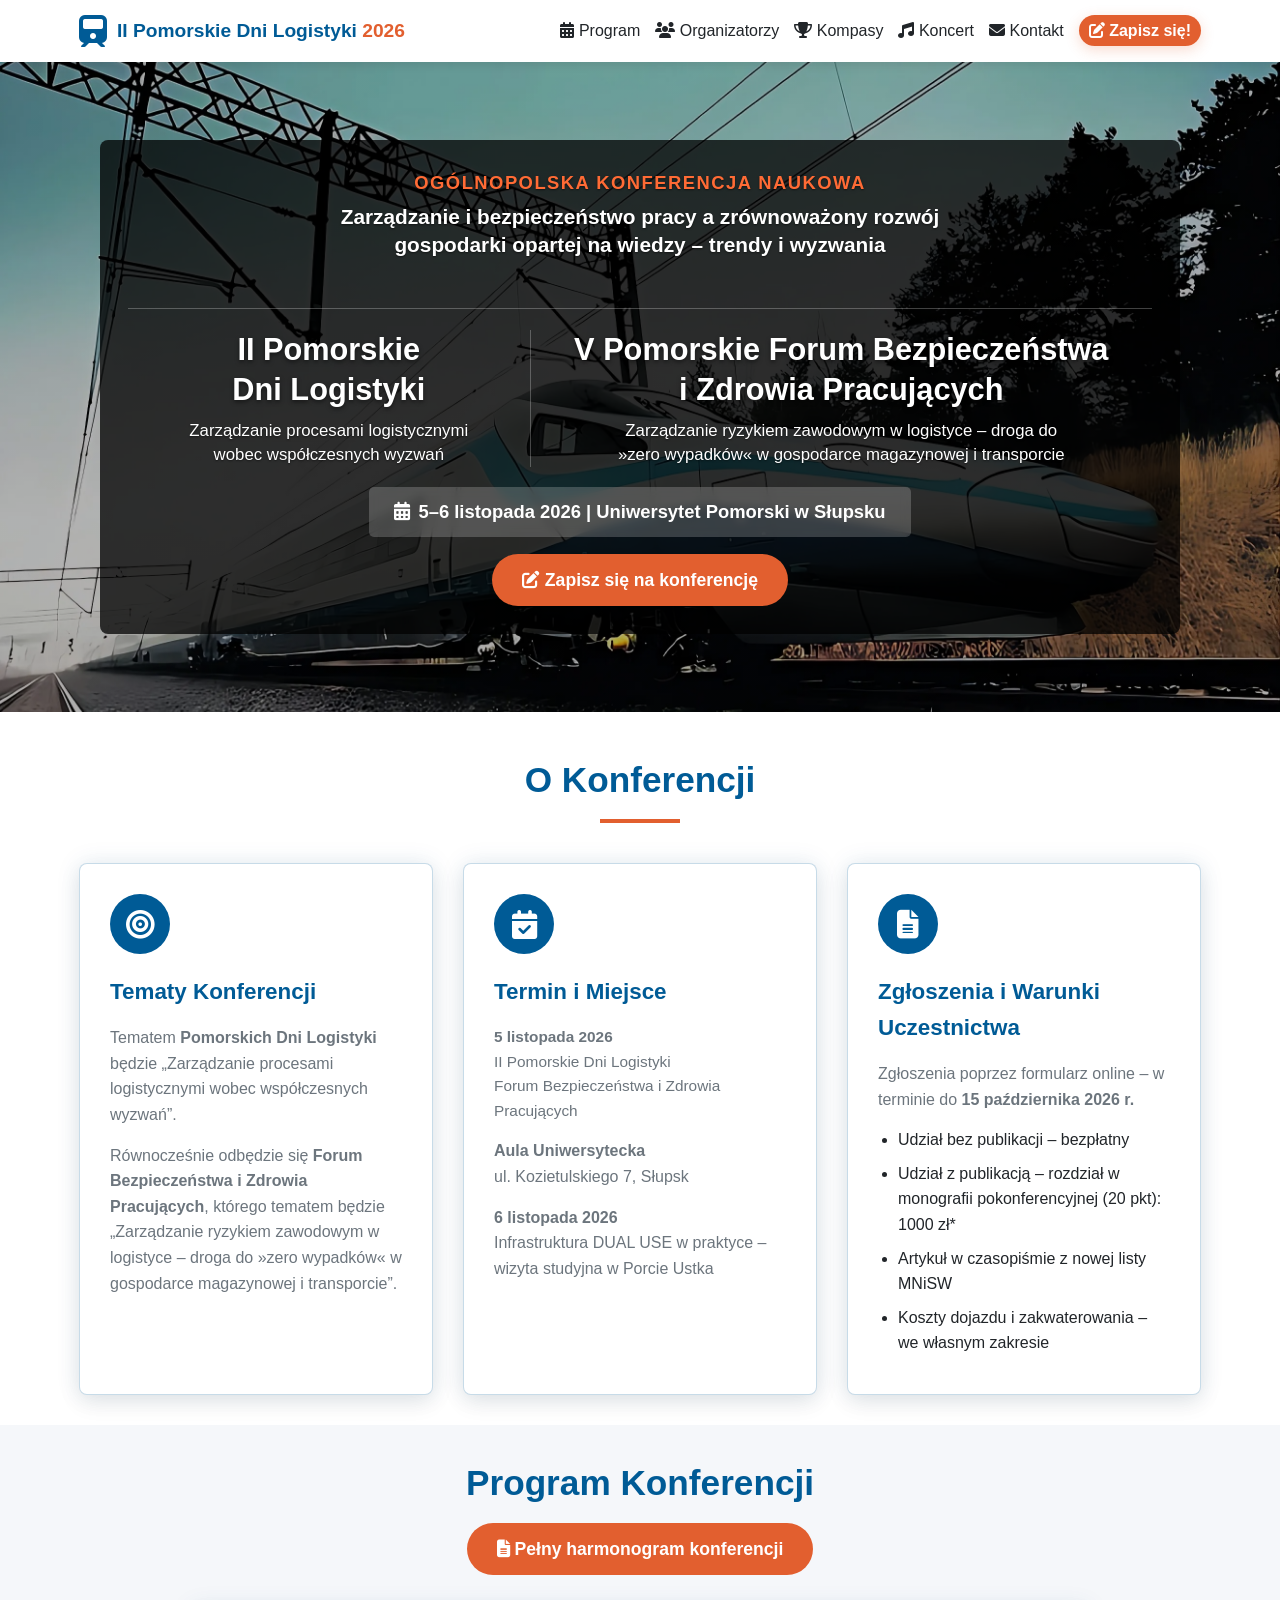
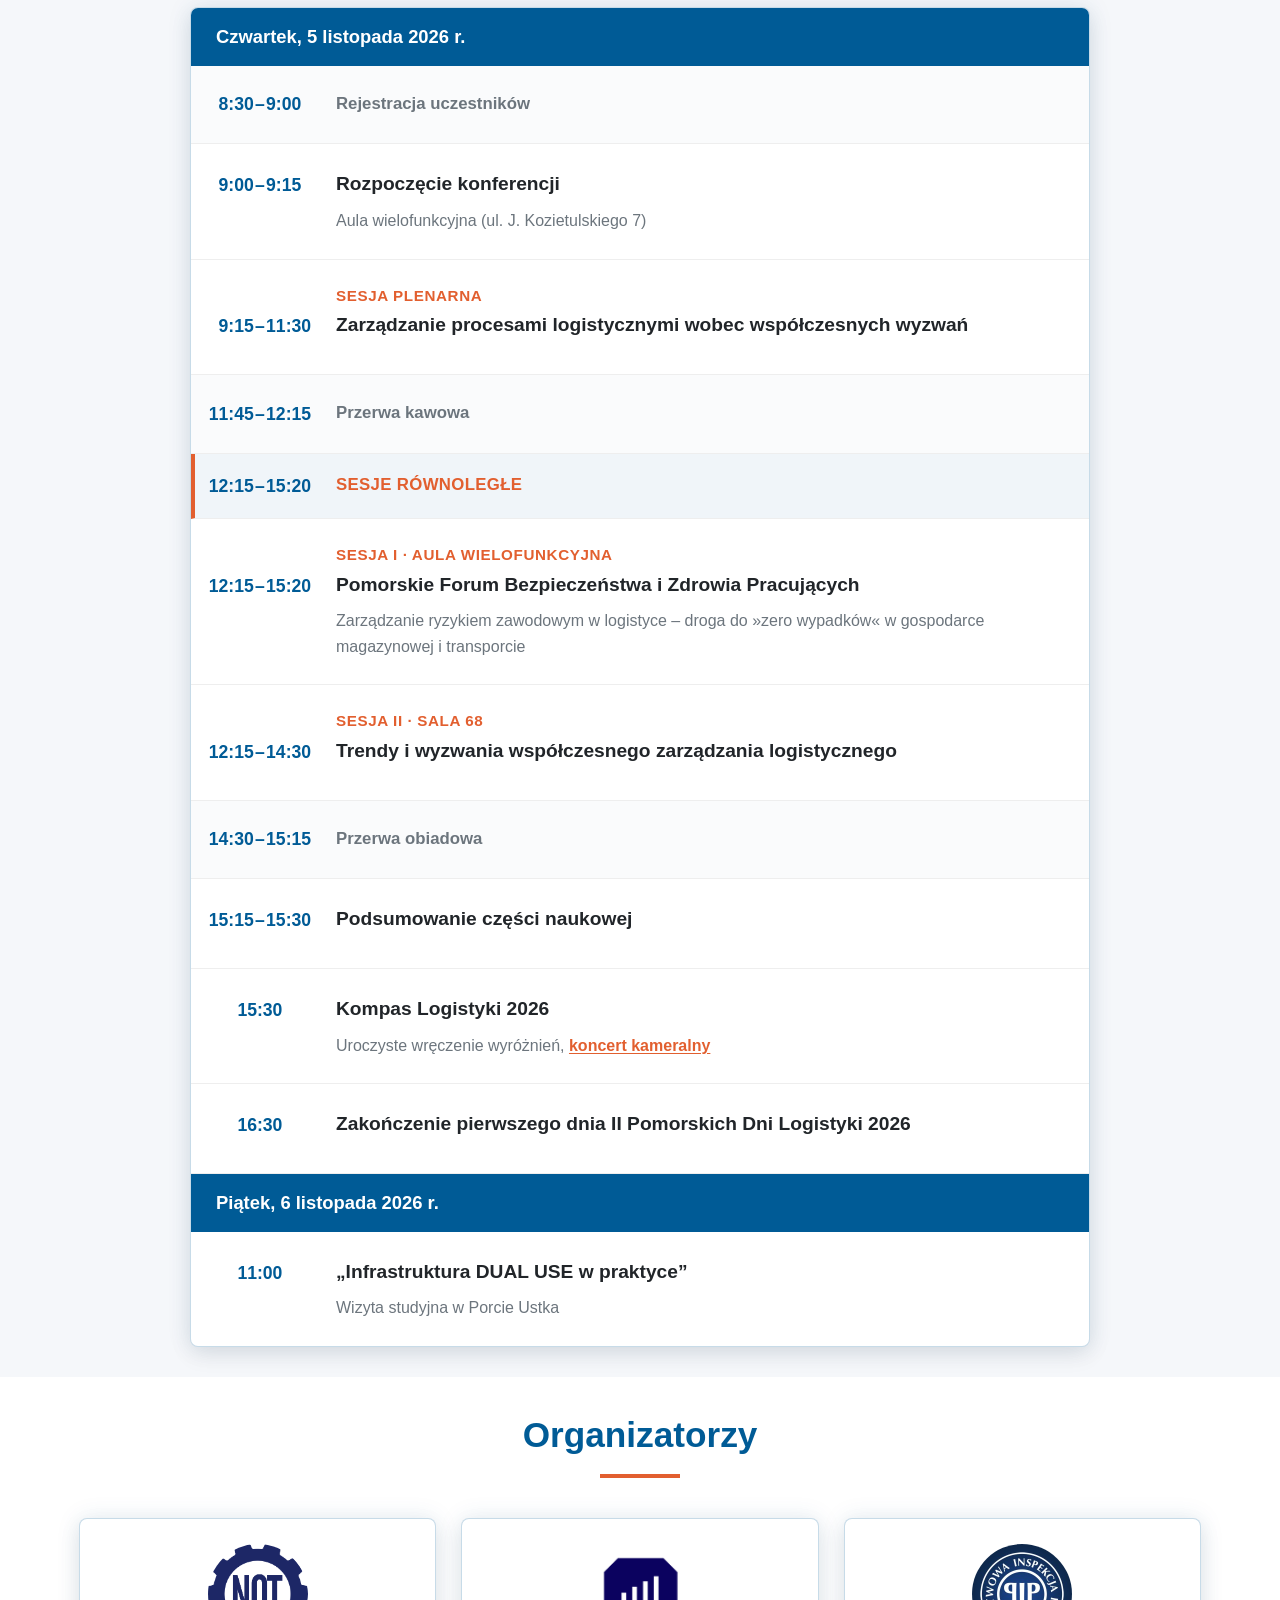
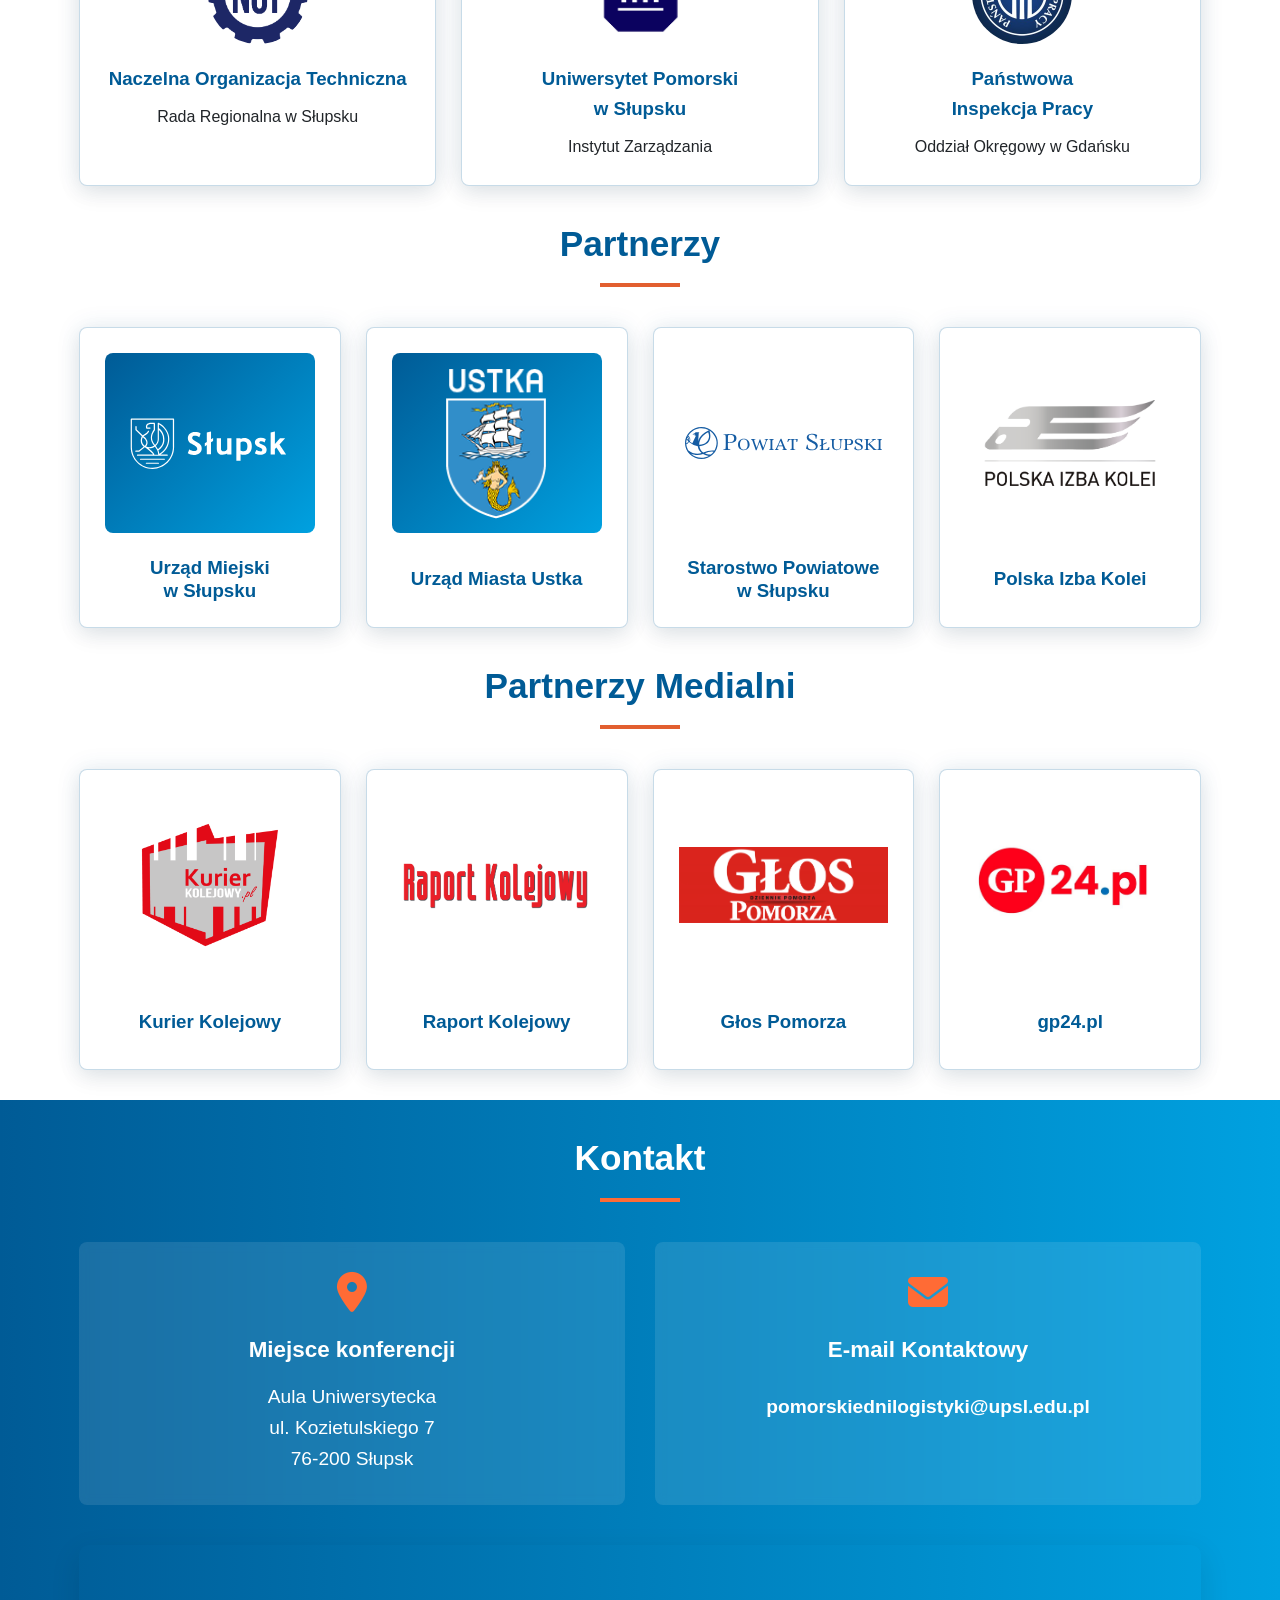
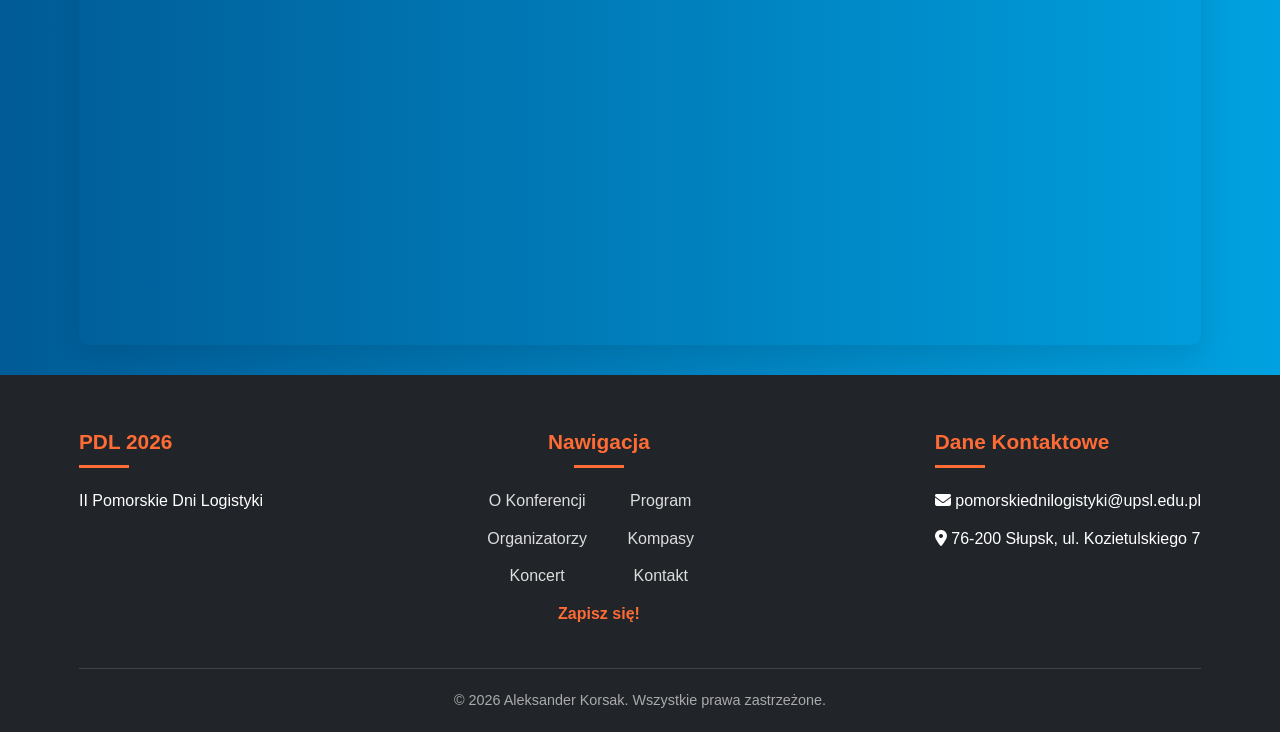
==== commit 8669d09f: "Uprość menu i wyśrodkuj „Zapisz się!” w stopce Usunięta pozycja „O Konferencji” z górnego menu (zost" ====
--- a/index.html
+++ b/index.html
@@ -37,7 +37,6 @@
 
             <nav>
                 <ul id="navMenu">
-                    <li><a href="#about"><i class="fas fa-info-circle" aria-hidden="true"></i> O Konferencji</a></li>
                     <li><a href="#program"><i class="fas fa-calendar-alt" aria-hidden="true"></i> Program</a></li>
                     <li><a href="#organizers"><i class="fas fa-users" aria-hidden="true"></i> Organizatorzy</a></li>
                     <li><a href="/kompasy/"><i class="fas fa-trophy" aria-hidden="true"></i> Kompasy</a></li>
--- a/assets/css/index.css
+++ b/assets/css/index.css
@@ -125,7 +125,7 @@
             display: none;
         }
 
-        @media (min-width: 1300px) {
+        @media (max-width: 1320px) and (min-width: 769px) {
             .logo-text {
                 font-size: 1.2rem;
             }
@@ -152,8 +152,8 @@
             color: var(--primary);
         }
 
-        /* Menu rozwijane także na tabletach i mniejszych laptopach – 8 pozycji nie mieści się w jednej linii */
-        @media (max-width: 1299px) {
+        /* Menu rozwijane także na tabletach i mniejszych laptopach – poniżej 1150 px menu nie mieści się w jednej linii */
+        @media (max-width: 1149px) {
             .mobile-menu-btn {
                 display: block;
             }
@@ -180,7 +180,7 @@
             }
         }
 
-        @media (min-width: 769px) and (max-width: 1299px) {
+        @media (min-width: 769px) and (max-width: 1149px) {
             .mobile-menu-btn {
                 margin-left: auto;
             }
@@ -786,6 +786,11 @@
         .footer-nav-links a.footer-signup-link:hover {
             color: #e85a28;
             padding-left: 0;
+        }
+
+        /* „Zapisz się!” w stopce: wyśrodkowane pod siatką linków, niezależnie od ich liczby */
+        .footer-nav-links li.footer-signup {
+            grid-column: 1 / -1;
         }
 
         .copyright {
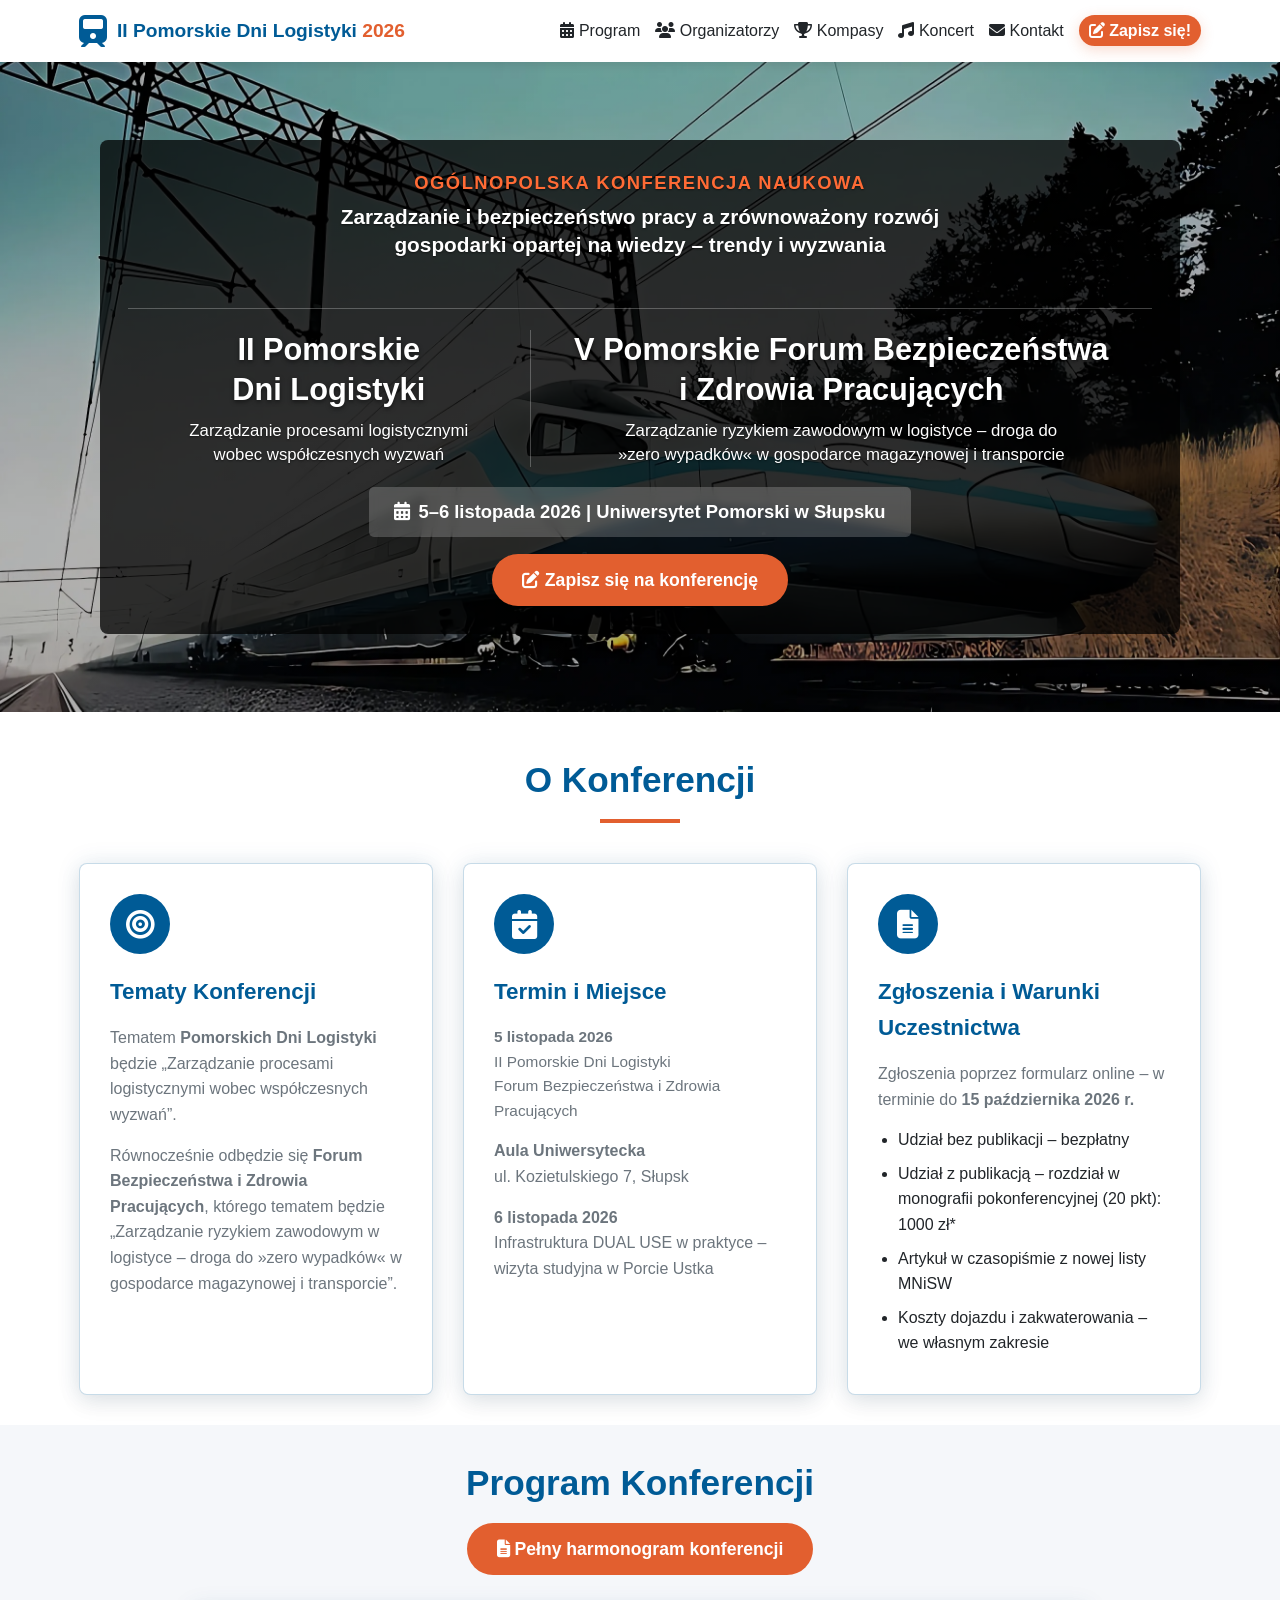
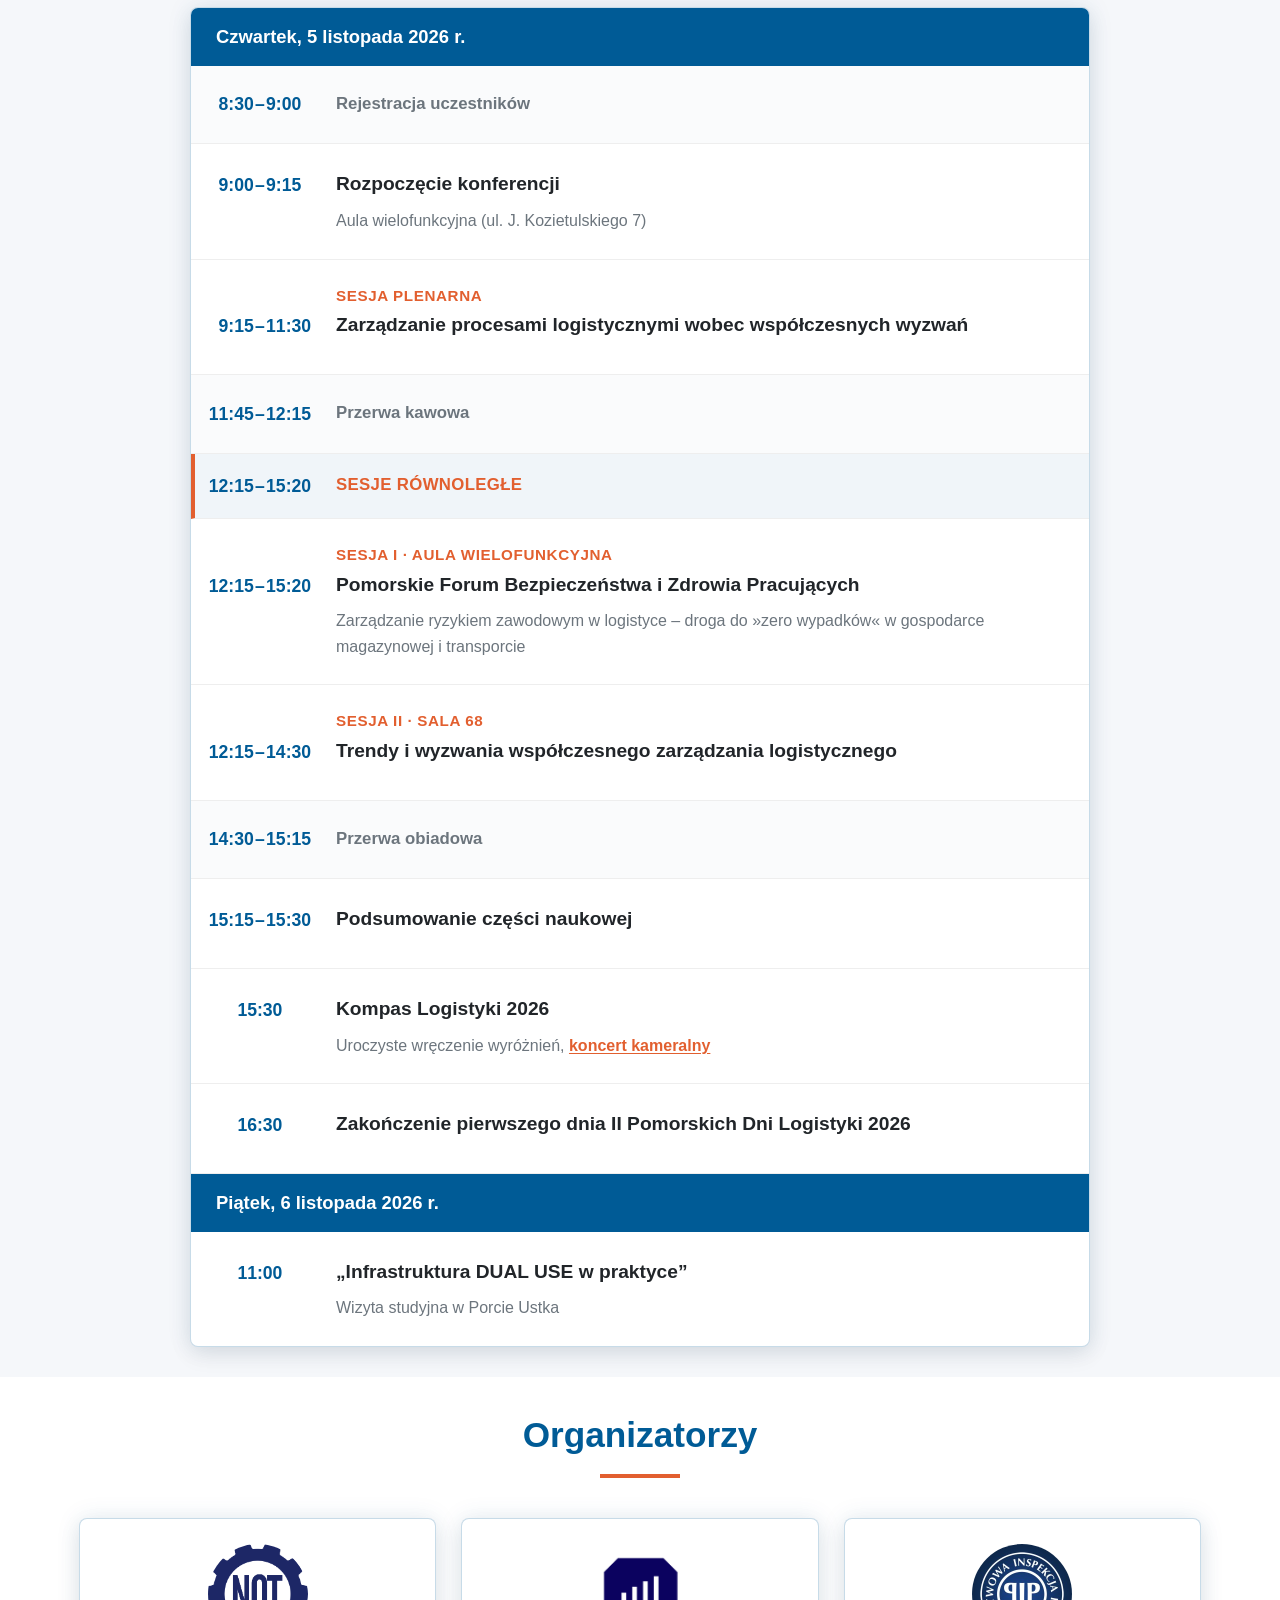
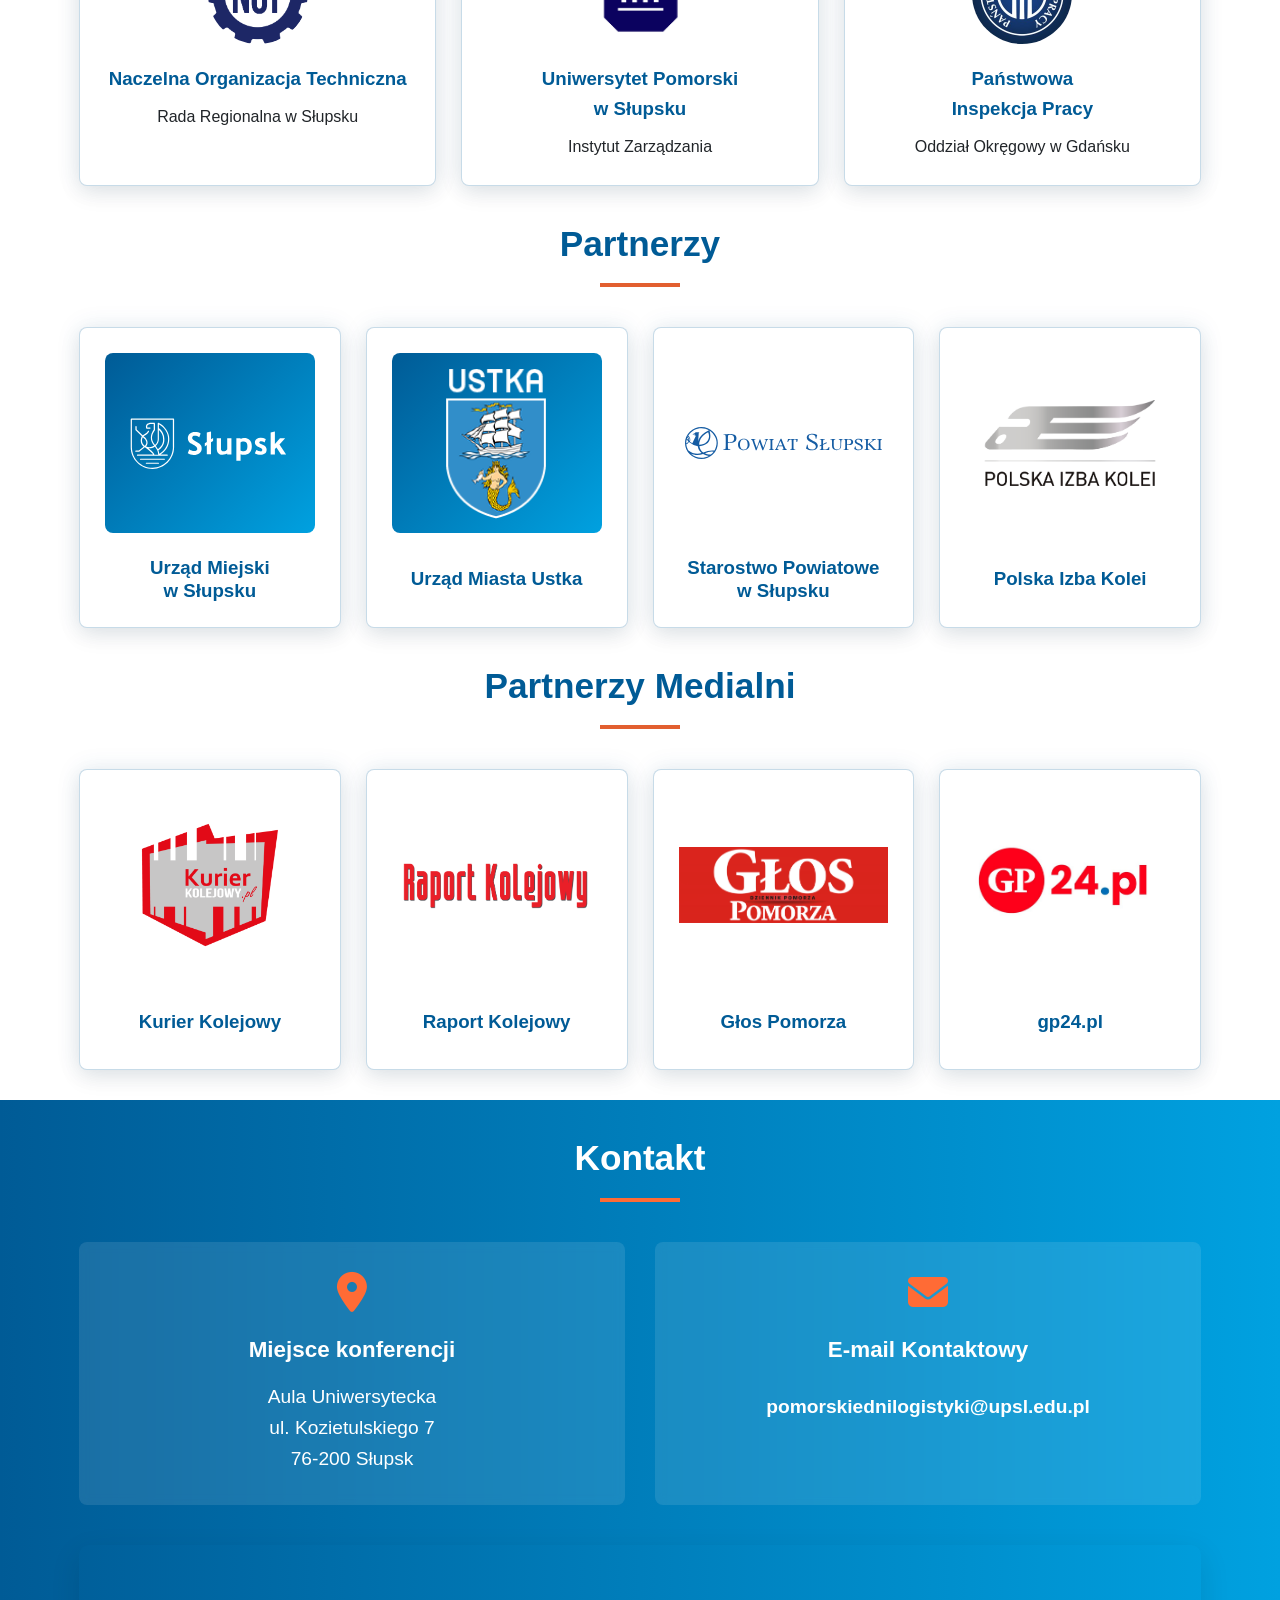
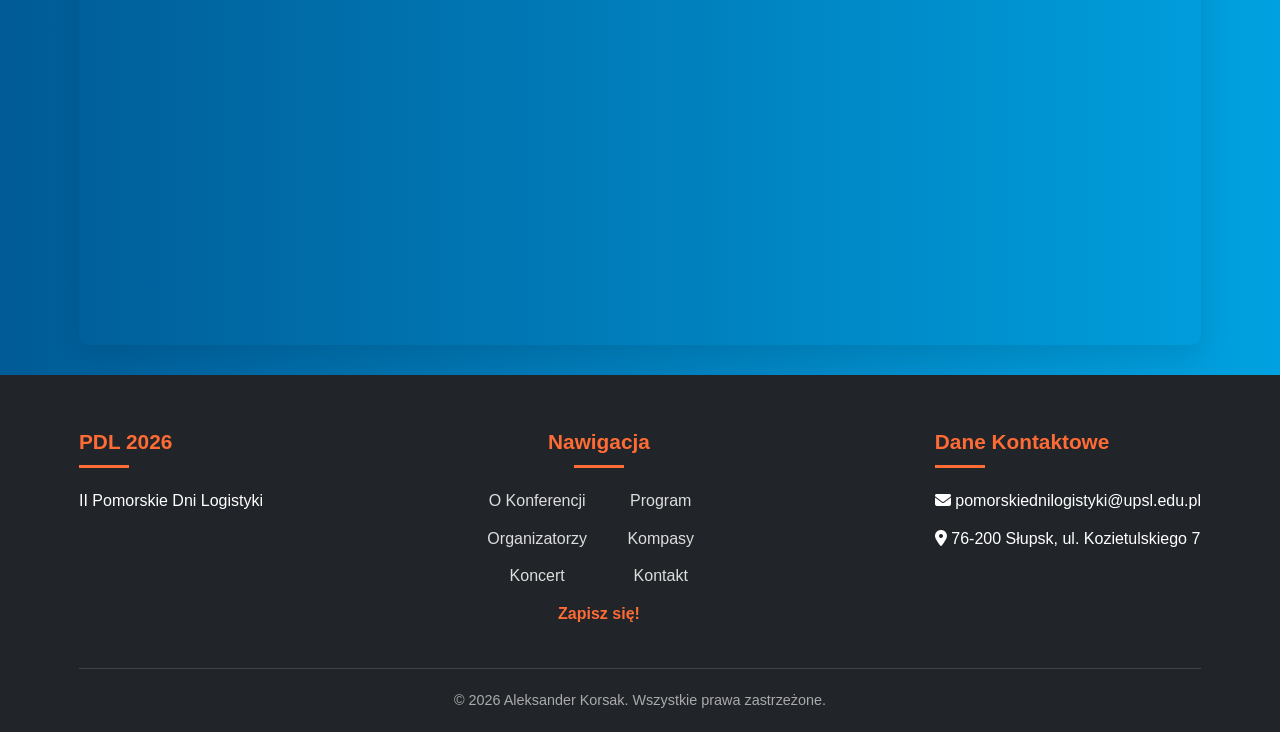
==== commit 4517c974: "Popraw łamanie linii na telefonach (hero, program)" ====
--- a/index.html
+++ b/index.html
@@ -19,7 +19,7 @@
     <meta name="twitter:card" content="summary_large_image">
     <link rel="preconnect" href="https://cdnjs.cloudflare.com" crossorigin>
     <link rel="stylesheet" href="https://cdnjs.cloudflare.com/ajax/libs/font-awesome/6.4.0/css/all.min.css" integrity="sha512-iecdLmaskl7CVkqkXNQ/ZH/XLlvWZOJyj7Yy7tcenmpD1ypASozpmT/E0iPtmFIB46ZmdtAc9eNBvH0H/ZpiBw==" crossorigin="anonymous" referrerpolicy="no-referrer">
-    <link rel="stylesheet" href="assets/css/index.css?v=30">
+    <link rel="stylesheet" href="assets/css/index.css?v=31">
     <link rel="icon" href="data:image/svg+xml,<svg xmlns=%22http://www.w3.org/2000/svg%22 viewBox=%220 0 100 100%22><text y=%22.9em%22 font-size=%2290%22>🚂</text></svg>">
 </head>
 <body>
@@ -95,7 +95,7 @@
             </div>
         </div>
         <div class="hero-dates" style="font-size: 1.15rem; display: flex; width: fit-content; align-items: center; gap: 8px; margin: 0 auto 1.1rem auto; color: white;">
-            <i class="fas fa-calendar-alt" aria-hidden="true"></i> 5–6 listopada 2026 | Uniwersytet Pomorski w Słupsku
+            <i class="fas fa-calendar-alt" aria-hidden="true"></i> <span class="hero-dates-text"><span class="hero-dates-date">5–6 listopada 2026</span><span class="hero-dates-sep"> | </span><span class="hero-dates-place">Uniwersytet Pomorski w&nbsp;Słupsku</span></span>
         </div>
         <div>
             <a href="https://forms.gle/BDYKaacbjnpbUKzE9" target="_blank" rel="noopener noreferrer" class="btn"><i class="fas fa-pen-to-square" aria-hidden="true"></i> Zapisz się na konferencję</a>
@@ -120,7 +120,7 @@
 						<strong>5 listopada 2026</strong>
 						<br>II Pomorskie Dni Logistyki<br>Forum Bezpieczeństwa i Zdrowia Pracujących</p>
                     <p><strong>Aula Uniwersytecka</strong><br>
-                    ul. Kozietulskiego 7, Słupsk</p>
+                    ul.&nbsp;Kozietulskiego&nbsp;7, Słupsk</p>
                     <p><strong>6 listopada 2026</strong><br>
                     Infrastruktura DUAL USE w praktyce – wizyta studyjna w Porcie Ustka</p>
                 </div>
@@ -148,7 +148,7 @@
         <div class="schedule">
             <div class="schedule-day">Czwartek, 5 listopada 2026 r.</div>
             <div class="schedule-item schedule-break"><div class="time"><span class="t-start">8:30</span><span class="t-dash">–</span><span class="t-end">9:00</span></div><div class="event-details"><h3>Rejestracja uczestników</h3></div></div>
-            <div class="schedule-item"><div class="time"><span class="t-start">9:00</span><span class="t-dash">–</span><span class="t-end">9:15</span></div><div class="event-details"><h3>Rozpoczęcie konferencji</h3><p>Aula wielofunkcyjna (ul. J. Kozietulskiego 7)</p></div></div>
+            <div class="schedule-item"><div class="time"><span class="t-start">9:00</span><span class="t-dash">–</span><span class="t-end">9:15</span></div><div class="event-details"><h3>Rozpoczęcie konferencji</h3><p>Aula wielofunkcyjna <br class="br-mobile">(ul.&nbsp;J.&nbsp;Kozietulskiego&nbsp;7)</p></div></div>
             <div class="schedule-item"><div class="time"><span class="t-start">9:15</span><span class="t-dash">–</span><span class="t-end">11:30</span></div><div class="event-details"><span class="schedule-block-label">Sesja plenarna</span><h3>Zarządzanie procesami logistycznymi wobec współczesnych wyzwań</h3></div></div>
             <div class="schedule-item schedule-break"><div class="time"><span class="t-start">11:45</span><span class="t-dash">–</span><span class="t-end">12:15</span></div><div class="event-details"><h3>Przerwa kawowa</h3></div></div>
             <div class="schedule-block schedule-block-timed"><div class="time"><span class="t-start">12:15</span><span class="t-dash">–</span><span class="t-end">15:20</span></div><span class="schedule-block-label schedule-block-label-lg">Sesje równoległe</span></div>
@@ -159,7 +159,7 @@
             <div class="schedule-item"><div class="time"><span class="t-start">15:30</span></div><div class="event-details"><h3>Kompas Logistyki 2026</h3><p>Uroczyste wręczenie wyróżnień, <a href="/koncert/" class="schedule-link">koncert kameralny</a></p></div></div>
             <div class="schedule-item"><div class="time"><span class="t-start">16:30</span></div><div class="event-details"><h3>Zakończenie pierwszego dnia II Pomorskich Dni Logistyki 2026</h3></div></div>
             <div class="schedule-day">Piątek, 6 listopada 2026 r.</div>
-            <div class="schedule-item"><div class="time"><span class="t-start">11:00</span></div><div class="event-details"><h3>„Infrastruktura DUAL USE w praktyce”</h3><p>Wizyta studyjna w Porcie Ustka</p></div></div>
+            <div class="schedule-item"><div class="time"><span class="t-start">11:00</span></div><div class="event-details"><h3>„Infrastruktura DUAL&nbsp;USE <br class="br-mobile">w&nbsp;praktyce”</h3><p>Wizyta studyjna w&nbsp;Porcie&nbsp;Ustka</p></div></div>
         </div>
     </div>
 </section>
@@ -277,7 +277,7 @@
                     <h3>Miejsce konferencji</h3>
                     <div class="contact-info">
                         Aula Uniwersytecka<br>
-                        ul. Kozietulskiego 7<br>
+                        ul.&nbsp;Kozietulskiego&nbsp;7<br>
                         76-200 Słupsk
                     </div>
                 </div>
@@ -334,7 +334,7 @@
                     <h3>Dane Kontaktowe</h3>
                     <ul class="footer-links">
                         <li><i class="fas fa-envelope" aria-hidden="true"></i> pomorskiednilogistyki@upsl.edu.pl</li>
-                        <li><i class="fas fa-map-marker-alt" aria-hidden="true"></i> 76-200 Słupsk, ul. Kozietulskiego 7</li>
+                        <li><i class="fas fa-map-marker-alt" aria-hidden="true"></i> 76-200 Słupsk, ul.&nbsp;Kozietulskiego&nbsp;7</li>
                     </ul>
                 </div>
             </div>
--- a/assets/css/index.css
+++ b/assets/css/index.css
@@ -1137,3 +1137,16 @@
         .event-details a.schedule-link:focus-visible {
             color: var(--accent-light-bg-hover);
         }
+
+        /* Łamanie linii tylko na telefonach (≤768px) – symetrycznie do .desktop-only-br */
+        @media (min-width: 769px) {
+            .br-mobile { display: none; }
+        }
+
+        /* Hero: na telefonie ikona + data w 1. linii, uczelnia w 2. linii, bez separatora „|” */
+        @media (max-width: 768px) {
+            .hero-dates { row-gap: 2px !important; text-align: center; }
+            .hero-dates-text { display: contents; }
+            .hero-dates-sep { display: none; }
+            .hero-dates-place { flex-basis: 100%; }
+        }
